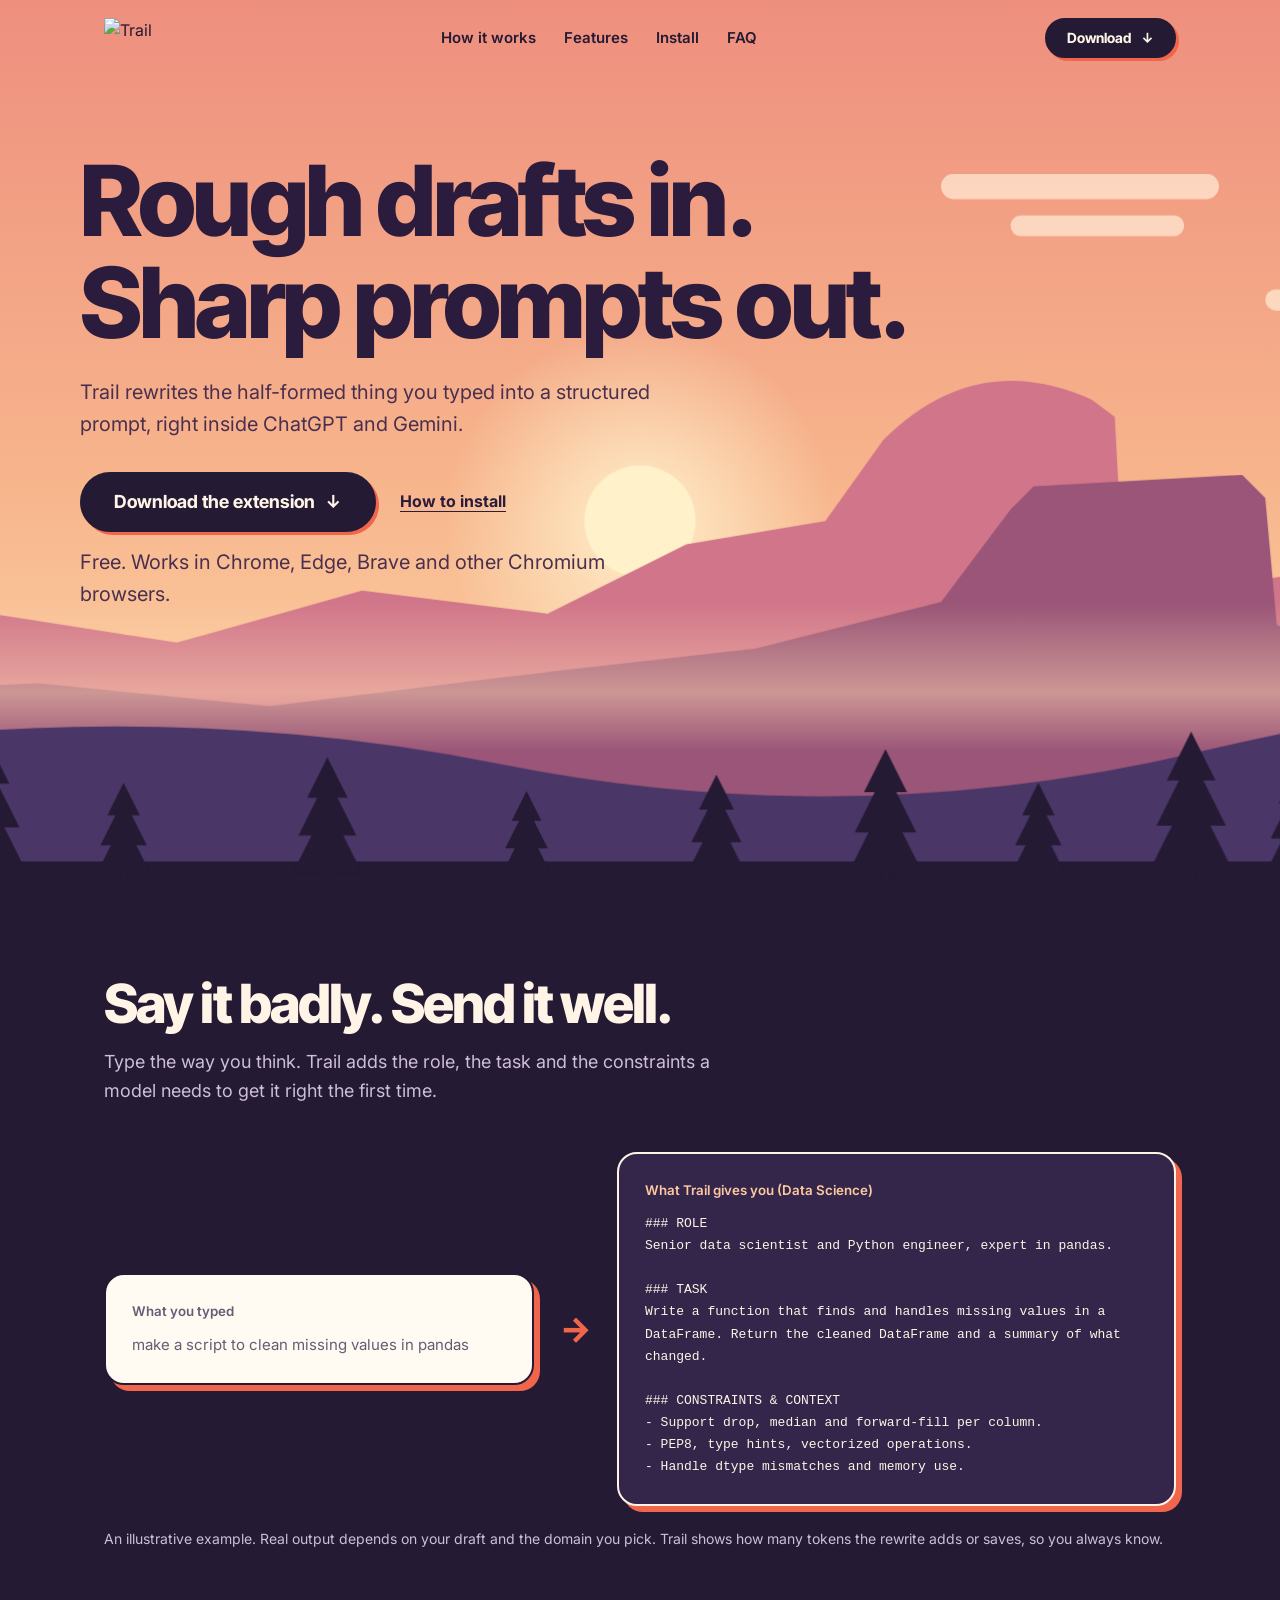
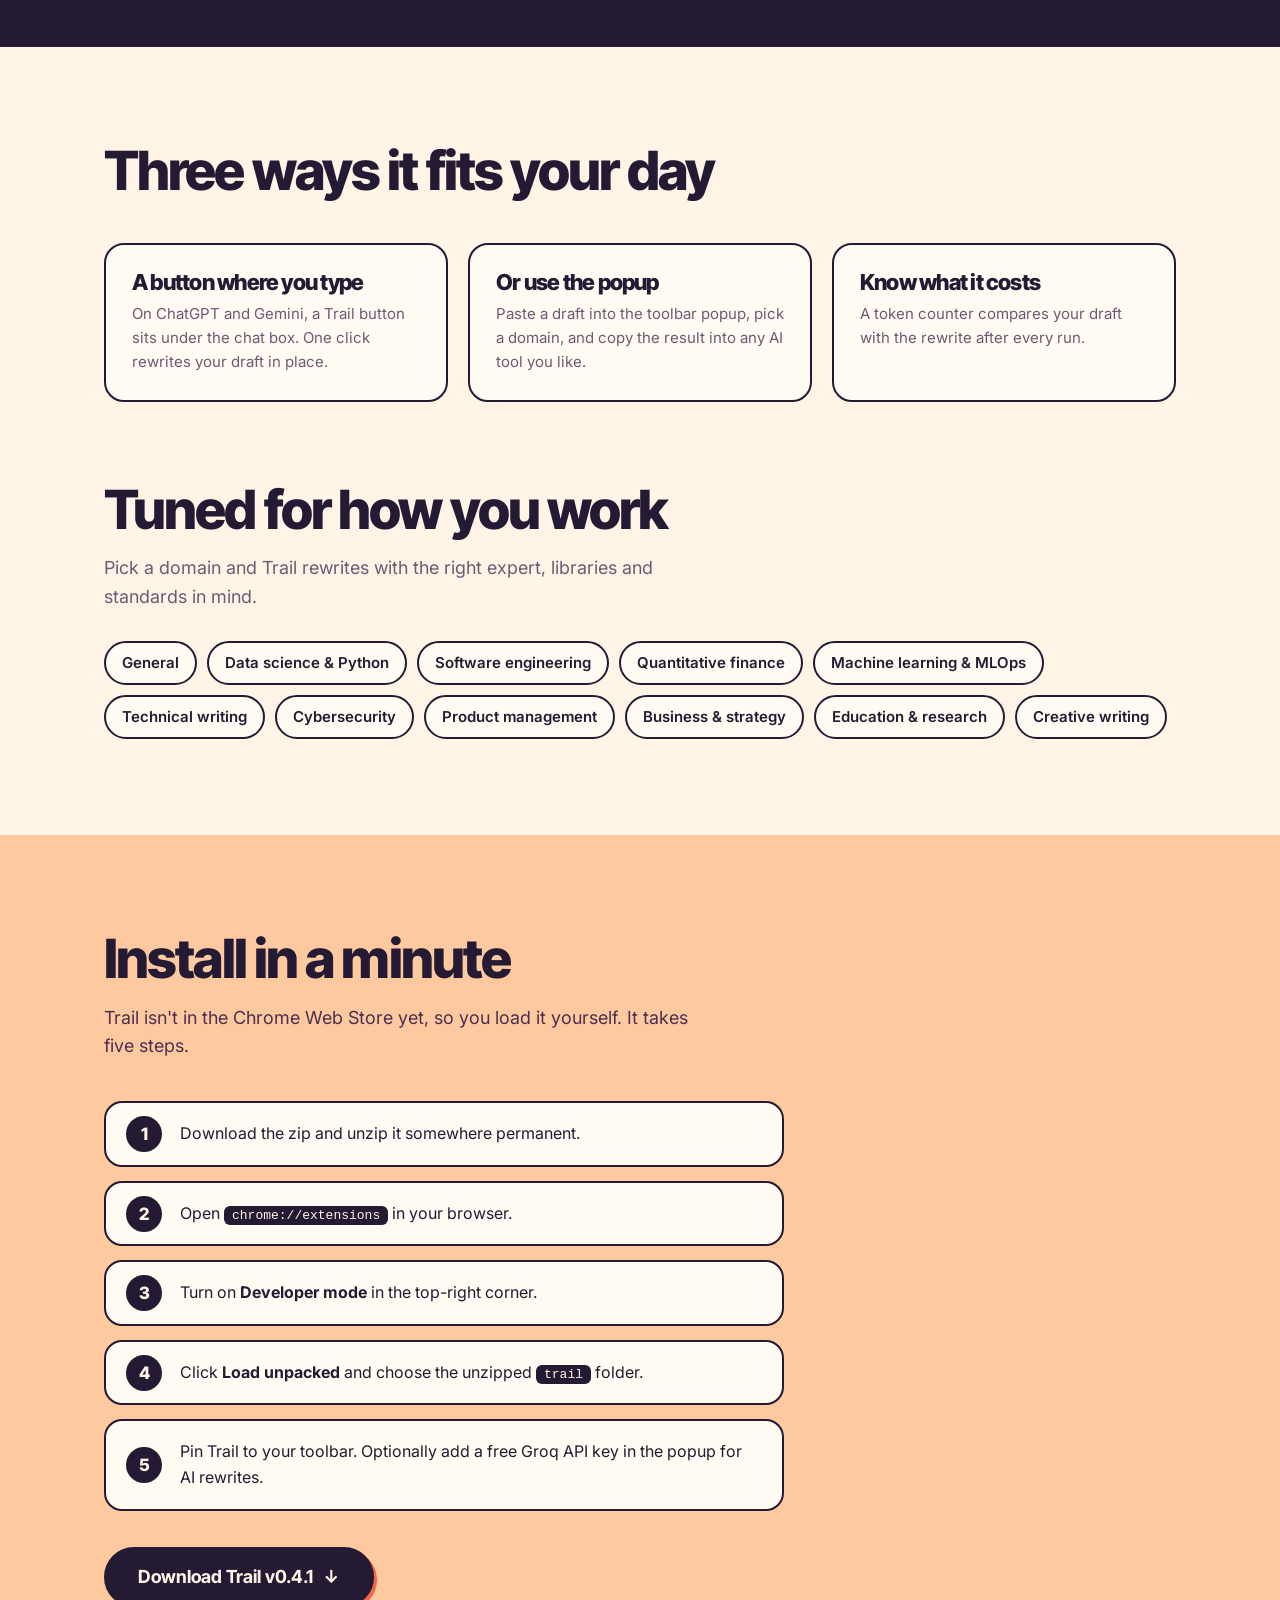
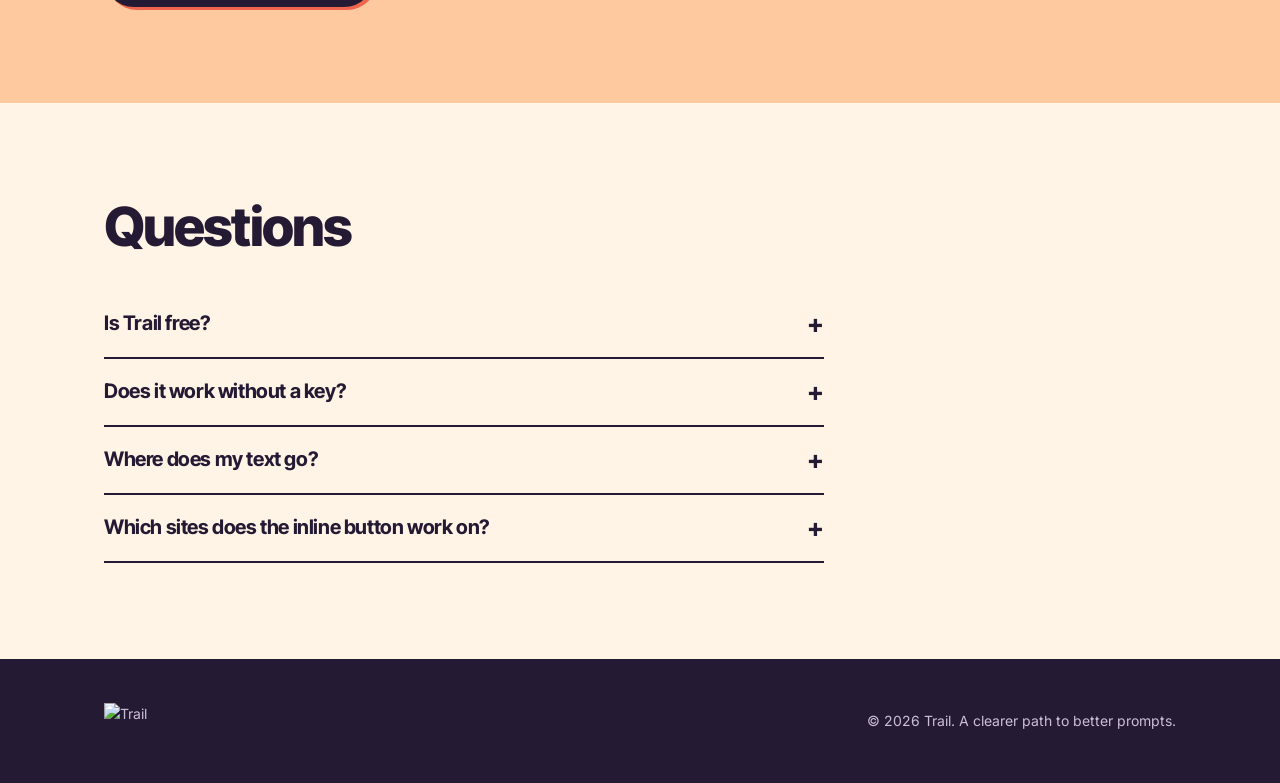
==== index.html @ f91c5be1 "Add files via upload" ====
<!DOCTYPE html>
<html lang="en">
<head>
<meta charset="utf-8">
<meta name="viewport" content="width=device-width, initial-scale=1">
<title>Trail – a clearer path to better prompts</title>
<meta name="description" content="Trail turns rough drafts into structured prompts for ChatGPT, Gemini and any other AI. Free browser extension.">
<link rel="icon" href="assets/trail-mark.svg">
<link rel="preconnect" href="https://fonts.googleapis.com"><link rel="preconnect" href="https://fonts.gstatic.com" crossorigin>
<link href="https://fonts.googleapis.com/css2?family=Inter+Tight:wght@600;800&family=Inter:wght@400;600&display=swap" rel="stylesheet">
<style>
:root{--cream:#FFF4E6;--paper:#FFFAF2;--ink:#241A33;--plum:#2B1B3D;--coral:#F0654B;--peach:#FFC9A0;--muted:#6B5B73;--f:"Inter Tight","Helvetica Neue",Arial,sans-serif;--b:Inter,"Helvetica Neue",Arial,sans-serif;--m:ui-monospace,Menlo,Consolas,monospace}
*{box-sizing:border-box;margin:0}html{scroll-behavior:smooth}
body{font:16px/1.6 var(--b);color:var(--ink);background:var(--cream);-webkit-font-smoothing:antialiased}
a{color:inherit}.wrap{max-width:1120px;margin:0 auto;padding:0 24px}
h1,h2,h3{font-family:var(--f);letter-spacing:-.035em;line-height:1.04;font-weight:800}
:focus-visible{outline:3px solid var(--coral);outline-offset:3px}

/* buttons: coral sweeps up on hover, arrow drops */
.btn{position:relative;isolation:isolate;overflow:hidden;display:inline-flex;align-items:center;gap:10px;padding:11px 20px;border:2px solid var(--ink);border-radius:999px;background:var(--ink);color:var(--cream);font:700 14px/1 var(--f);text-decoration:none;box-shadow:3px 3px 0 var(--coral);transition:color .2s,transform .2s,box-shadow .2s}
.btn::before{content:"";position:absolute;inset:0;z-index:-1;background:var(--coral);transform:translateY(101%);transition:transform .25s cubic-bezier(.2,.7,.2,1)}
.btn:hover{color:var(--ink)}.btn:hover::before{transform:none}
.btn:active{transform:translate(2px,2px);box-shadow:1px 1px 0 var(--coral)}
.btn .arr{transition:transform .25s}.btn:hover .arr{transform:translateY(3px)}
.btn-lg{padding:19px 32px;font-size:18px}
.ulink{font-weight:700;text-underline-offset:4px}

nav{position:absolute;inset:0 0 auto;z-index:5;padding:18px 0}
nav .wrap{display:flex;align-items:center;justify-content:space-between;gap:16px}
nav img{height:40px;display:block}nav ul{display:flex;gap:28px;list-style:none;padding:0;font-weight:600;font-size:15px}nav a{text-decoration:none}

/* hero */
.hero{position:relative;min-height:min(100vh,880px);overflow:hidden;background:#F7B58C}
.scene{position:absolute;inset:0;width:100%;height:100%}
.hero-copy{position:relative;z-index:2;padding:150px 0 0;color:var(--plum)}
.hero h1{font-size:clamp(46px,8vw,98px);margin-bottom:22px;max-width:8.5em}
.hero p{max-width:29em;font-size:20px;color:#4A2F4F}
.cta{display:flex;flex-wrap:wrap;align-items:center;gap:24px;margin-top:32px}
.note{margin-top:14px;font-size:14px;color:#5A3D5E}

section{padding:96px 0}.dark{background:var(--ink);color:var(--cream)}
h2{font-size:clamp(32px,5vw,54px);margin-bottom:16px;max-width:13em}
.lead{max-width:34em;font-size:18px;color:var(--muted)}.dark .lead{color:#CDBFD7}
.grid{display:grid;grid-template-columns:repeat(3,1fr);gap:20px;margin-top:44px}
.card{background:var(--paper);color:var(--ink);border:2px solid var(--ink);border-radius:20px;padding:26px}
.card h3{font-size:22px;margin-bottom:8px}.card p{color:var(--muted);font-size:15px}

/* before / after */
.demo{display:grid;grid-template-columns:1fr auto 1.3fr;gap:26px;align-items:center;margin-top:46px}
.demo .card{box-shadow:6px 6px 0 var(--coral)}
.demo small{display:block;margin-bottom:12px;font-weight:600;color:var(--muted)}
.demo .out{background:#33264A;color:var(--cream);border-color:var(--cream)}.demo .out small{color:var(--peach)}
pre{font:13px/1.7 var(--m);white-space:pre-wrap}.raw{font-size:18px;line-height:1.5}
.mid{font:800 34px var(--f);color:var(--coral)}
.fine{margin-top:22px;font-size:14px;color:#CDBFD7}

.step b{display:inline-grid;place-items:center;width:34px;height:34px;margin-bottom:14px;border-radius:50%;background:var(--ink);color:var(--cream);font:800 16px var(--f)}
.chips{display:flex;flex-wrap:wrap;gap:10px;margin-top:30px}
.chips span{padding:8px 16px;border:2px solid var(--ink);border-radius:999px;background:var(--paper);font-weight:600;font-size:15px;transition:background .2s}.chips span:hover{background:var(--peach)}

.install{background:var(--peach)}
ol{list-style:none;padding:0;margin-top:40px;display:grid;gap:14px;counter-reset:s;max-width:680px}
ol li{counter-increment:s;position:relative;padding:18px 22px 18px 74px;background:var(--paper);border:2px solid var(--ink);border-radius:18px}
ol li::before{content:counter(s);position:absolute;left:20px;top:50%;transform:translateY(-50%);display:grid;place-items:center;width:36px;height:36px;border-radius:50%;background:var(--ink);color:var(--cream);font:800 17px var(--f)}
code{font:13px var(--m);padding:2px 8px;border-radius:6px;background:var(--ink);color:var(--cream)}
.install .cta{margin-top:36px}

details{max-width:720px;border-bottom:2px solid var(--ink)}
summary{display:flex;justify-content:space-between;gap:16px;padding:20px 0;list-style:none;cursor:pointer;font:700 20px var(--f);letter-spacing:-.02em}
summary::-webkit-details-marker{display:none}summary::after{content:"+";font-size:26px;line-height:1;transition:transform .25s}
details[open] summary::after{transform:rotate(45deg)}details p{padding:0 0 20px;color:var(--muted);max-width:38em}

footer{padding:44px 0;background:var(--ink);color:#CDBFD7;font-size:14px}
footer .wrap{display:flex;flex-wrap:wrap;align-items:center;justify-content:space-between;gap:16px}footer img{height:36px}

@media(max-width:820px){nav ul{display:none}.grid,.demo{grid-template-columns:1fr}.mid{transform:rotate(90deg);justify-self:center}section{padding:68px 0}.hero-copy{padding-top:120px}}
@media(prefers-reduced-motion:reduce){*,::before,::after{transition-duration:.01ms!important;scroll-behavior:auto!important}}
</style>
</head>
<body>

<nav><div class="wrap">
  <a href="#top" aria-label="Trail home"><img src="assets/trail-logo.svg" alt="Trail"></a>
  <ul><li><a href="#how">How it works</a></li><li><a href="#features">Features</a></li><li><a href="#install">Install</a></li><li><a href="#faq">FAQ</a></li></ul>
  <a class="btn" href="trail-extension.zip" download>Download <span class="arr">↓</span></a>
</div></nav>

<header class="hero" id="top">
  <svg class="scene" viewBox="0 0 1440 760" preserveAspectRatio="xMidYMax slice" aria-hidden="true" focusable="false">
    <defs>
      <linearGradient id="sky" x1="0" y1="0" x2="0" y2="1"><stop offset="0" stop-color="#EE8F7E"/><stop offset=".55" stop-color="#F7B58C"/><stop offset="1" stop-color="#FFDDB0"/></linearGradient>
      <radialGradient id="glow"><stop offset="0" stop-color="#FFF3CF" stop-opacity=".95"/><stop offset="1" stop-color="#FFF3CF" stop-opacity="0"/></radialGradient>
      <linearGradient id="mist" x1="0" y1="0" x2="0" y2="1"><stop offset="0" stop-color="#FFD9B0" stop-opacity="0"/><stop offset=".6" stop-color="#FFD9B0" stop-opacity=".5"/><stop offset="1" stop-color="#FFD9B0" stop-opacity="0"/></linearGradient>
      <symbol id="pine" viewBox="0 0 24 44"><polygon points="12,0 19,14 15.5,14 22,27 17.5,27 24,40 13.5,40 13.5,44 10.5,44 10.5,40 0,40 6.5,27 2,27 8.5,14 5,14"/></symbol>
    </defs>
    <rect width="1440" height="760" fill="url(#sky)"/>
    <g data-speed=".05"><circle cx="720" cy="450" r="170" fill="url(#glow)"/><circle cx="720" cy="450" r="48" fill="#FFF1C9"/></g>
    <g data-speed=".08" fill="#FFE9D2" opacity=".75"><rect x="980" y="150" width="240" height="22" rx="11"/><rect x="1040" y="186" width="150" height="18" rx="9"/><rect x="1260" y="250" width="140" height="18" rx="9"/></g>
    <g data-speed=".12"><path fill="#D1768A" d="M-20 600 L-20 560 L160 530 L320 555 L480 510 L640 530 L760 470 L880 450 L930 380 Q1010 300 1110 345 L1130 360 L1136 470 L1260 500 L1460 470 L1460 760 L-20 760Z"/></g>
    <g data-speed=".2"><path fill="#9A5578" d="M-20 640 L-20 600 L200 590 L400 610 L600 585 L820 560 L980 520 L1040 440 L1060 420 L1240 410 L1260 430 L1270 540 L1360 560 L1460 545 L1460 760 L-20 760Z"/></g>
    <rect y="520" width="1440" height="130" fill="url(#mist)"/>
    <g data-speed=".3"><path fill="#4A3768" d="M-20 700 L-20 650 Q300 600 600 660 T1200 650 T1460 640 L1460 760 L-20 760Z"/></g>
    <g data-speed=".42" fill="#241A33"><rect x="-20" y="744" width="1480" height="30"/>
      <use href="#pine" x="-10" y="617" width="80" height="147"/><use href="#pine" x="50" y="661" width="56" height="103"/><use href="#pine" x="120" y="636" width="70" height="128"/><use href="#pine" x="250" y="676" width="48" height="88"/><use href="#pine" x="420" y="654" width="60" height="110"/><use href="#pine" x="600" y="683" width="44" height="81"/><use href="#pine" x="760" y="669" width="52" height="95"/><use href="#pine" x="900" y="647" width="64" height="117"/><use href="#pine" x="1040" y="676" width="48" height="88"/><use href="#pine" x="1160" y="632" width="72" height="132"/><use href="#pine" x="1260" y="661" width="56" height="103"/><use href="#pine" x="1330" y="606" width="86" height="158"/><use href="#pine" x="1390" y="636" width="70" height="128"/>
    </g>
  </svg>
  <div class="wrap hero-copy" data-speed=".14">
    <h1>Rough drafts in. Sharp prompts out.</h1>
    <p>Trail rewrites the half-formed thing you typed into a structured prompt, right inside ChatGPT and Gemini.</p>
    <div class="cta">
      <a class="btn btn-lg" href="trail-extension.zip" download>Download the extension <span class="arr">↓</span></a>
      <a class="ulink" href="#install">How to install</a>
    </div>
    <p class="note">Free. Works in Chrome, Edge, Brave and other Chromium browsers.</p>
  </div>
</header>

<section class="dark" id="how">
  <div class="wrap">
    <h2>Say it badly. Send it well.</h2>
    <p class="lead">Type the way you think. Trail adds the role, the task and the constraints a model needs to get it right the first time.</p>
    <div class="demo">
      <div class="card"><small>What you typed</small><p class="raw">make a script to clean missing values in pandas</p></div>
      <div class="mid" aria-hidden="true">→</div>
      <div class="card out"><small>What Trail gives you (Data Science)</small>
<pre>### ROLE
Senior data scientist and Python engineer, expert in pandas.

### TASK
Write a function that finds and handles missing values in a DataFrame. Return the cleaned DataFrame and a summary of what changed.

### CONSTRAINTS &amp; CONTEXT
- Support drop, median and forward-fill per column.
- PEP8, type hints, vectorized operations.
- Handle dtype mismatches and memory use.</pre></div>
    </div>
    <p class="fine">An illustrative example. Real output depends on your draft and the domain you pick. Trail shows how many tokens the rewrite adds or saves, so you always know.</p>
  </div>
</section>

<section id="features">
  <div class="wrap">
    <h2>Three ways it fits your day</h2>
    <div class="grid">
      <div class="card"><h3>A button where you type</h3><p>On ChatGPT and Gemini, a Trail button sits under the chat box. One click rewrites your draft in place.</p></div>
      <div class="card"><h3>Or use the popup</h3><p>Paste a draft into the toolbar popup, pick a domain, and copy the result into any AI tool you like.</p></div>
      <div class="card"><h3>Know what it costs</h3><p>A token counter compares your draft with the rewrite after every run.</p></div>
    </div>
    <h2 style="margin-top:80px">Tuned for how you work</h2>
    <p class="lead">Pick a domain and Trail rewrites with the right expert, libraries and standards in mind.</p>
    <div class="chips"><span>General</span><span>Data science &amp; Python</span><span>Software engineering</span><span>Quantitative finance</span><span>Machine learning &amp; MLOps</span><span>Technical writing</span><span>Cybersecurity</span><span>Product management</span><span>Business &amp; strategy</span><span>Education &amp; research</span><span>Creative writing</span></div>
  </div>
</section>

<section class="install" id="install">
  <div class="wrap">
    <h2>Install in a minute</h2>
    <p class="lead" style="color:#4A2F4F">Trail isn't in the Chrome Web Store yet, so you load it yourself. It takes five steps.</p>
    <ol>
      <li>Download the zip and unzip it somewhere permanent.</li>
      <li>Open <code>chrome://extensions</code> in your browser.</li>
      <li>Turn on <b>Developer mode</b> in the top-right corner.</li>
      <li>Click <b>Load unpacked</b> and choose the unzipped <code>trail</code> folder.</li>
      <li>Pin Trail to your toolbar. Optionally add a free Groq API key in the popup for AI rewrites.</li>
    </ol>
    <div class="cta"><a class="btn btn-lg" href="trail-extension.zip" download>Download Trail v0.4.1 <span class="arr">↓</span></a></div>
  </div>
</section>

<section id="faq">
  <div class="wrap">
    <h2>Questions</h2>
    <div style="margin-top:36px">
      <details><summary>Is Trail free?</summary><p>The extension is free. For AI-powered rewrites you add your own Groq API key, which Groq offers on a free tier.</p></details>
      <details><summary>Does it work without a key?</summary><p>Yes. Without a key Trail wraps your draft in a clean role, task and constraints template locally. Add a key when you want a full AI rewrite.</p></details>
      <details><summary>Where does my text go?</summary><p>Your API key is stored in your browser. When you click Optimize with a key set, your draft is sent to Groq to be rewritten. Nothing else leaves your machine.</p></details>
      <details><summary>Which sites does the inline button work on?</summary><p>chatgpt.com and gemini.google.com. The popup works with any AI tool, since you copy the result out.</p></details>
    </div>
  </div>
</section>

<footer><div class="wrap"><img src="assets/trail-logo-light.svg" alt="Trail"><span>© 2026 Trail. A clearer path to better prompts.</span></div></footer>

<script>
if(!matchMedia('(prefers-reduced-motion: reduce)').matches){
  const els=[...document.querySelectorAll('[data-speed]')];let t=false;
  addEventListener('scroll',()=>{if(t)return;t=true;requestAnimationFrame(()=>{const y=scrollY;if(y<1100)els.forEach(e=>e.style.transform=`translate3d(0,${y*e.dataset.speed}px,0)`);t=false})},{passive:true});
}
</script>
</body>
</html>
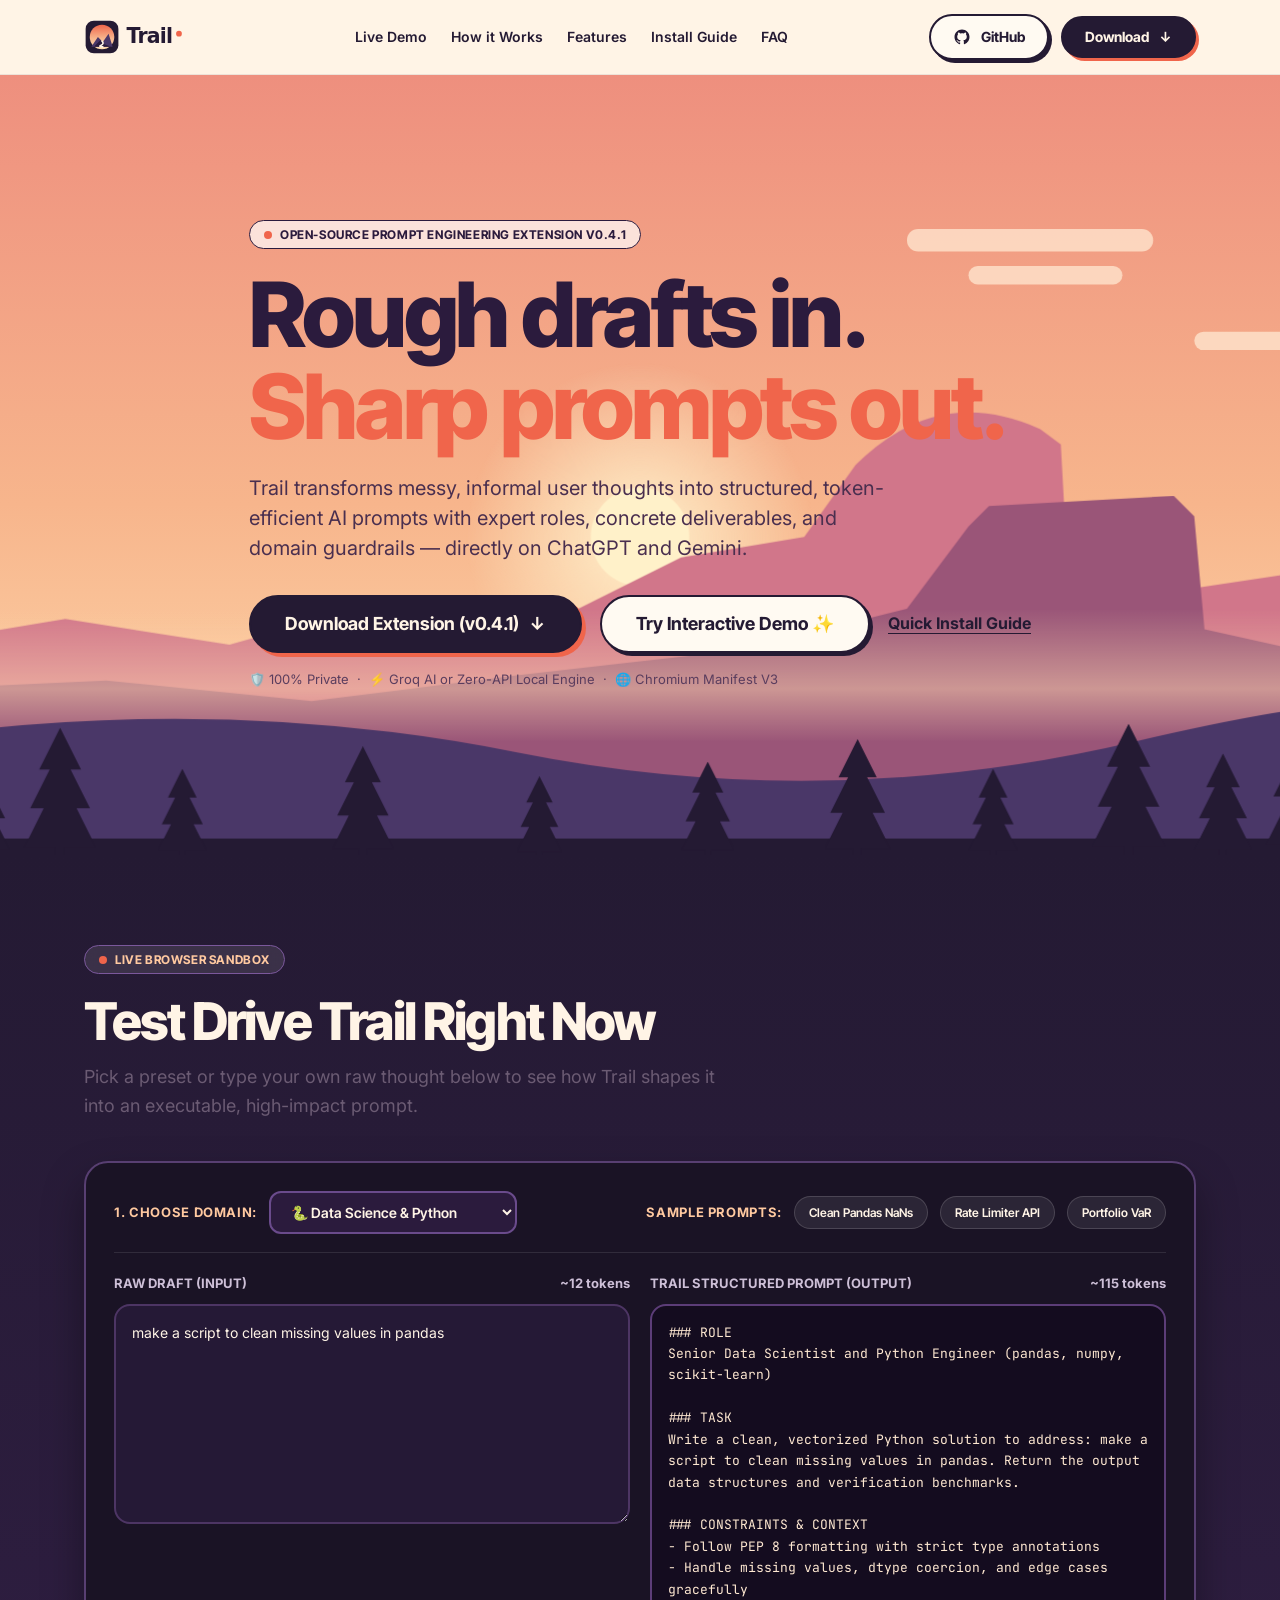
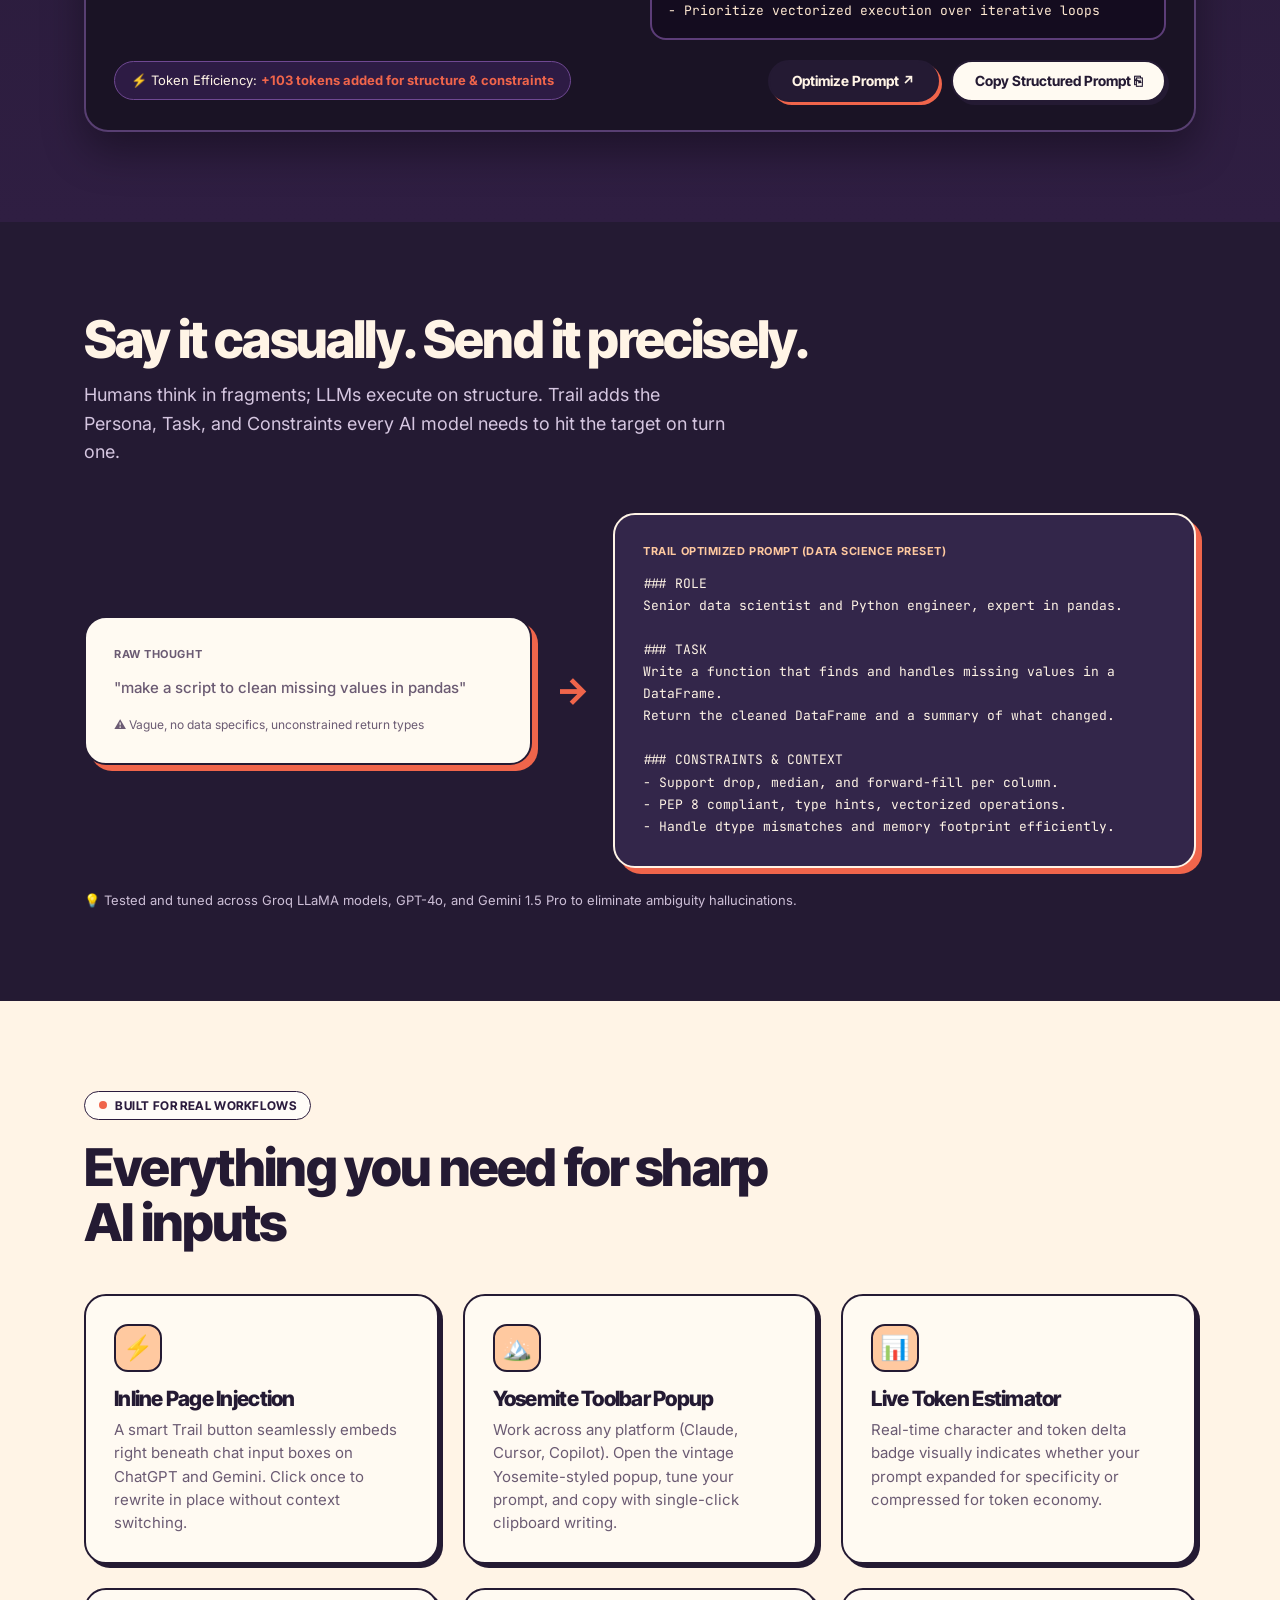
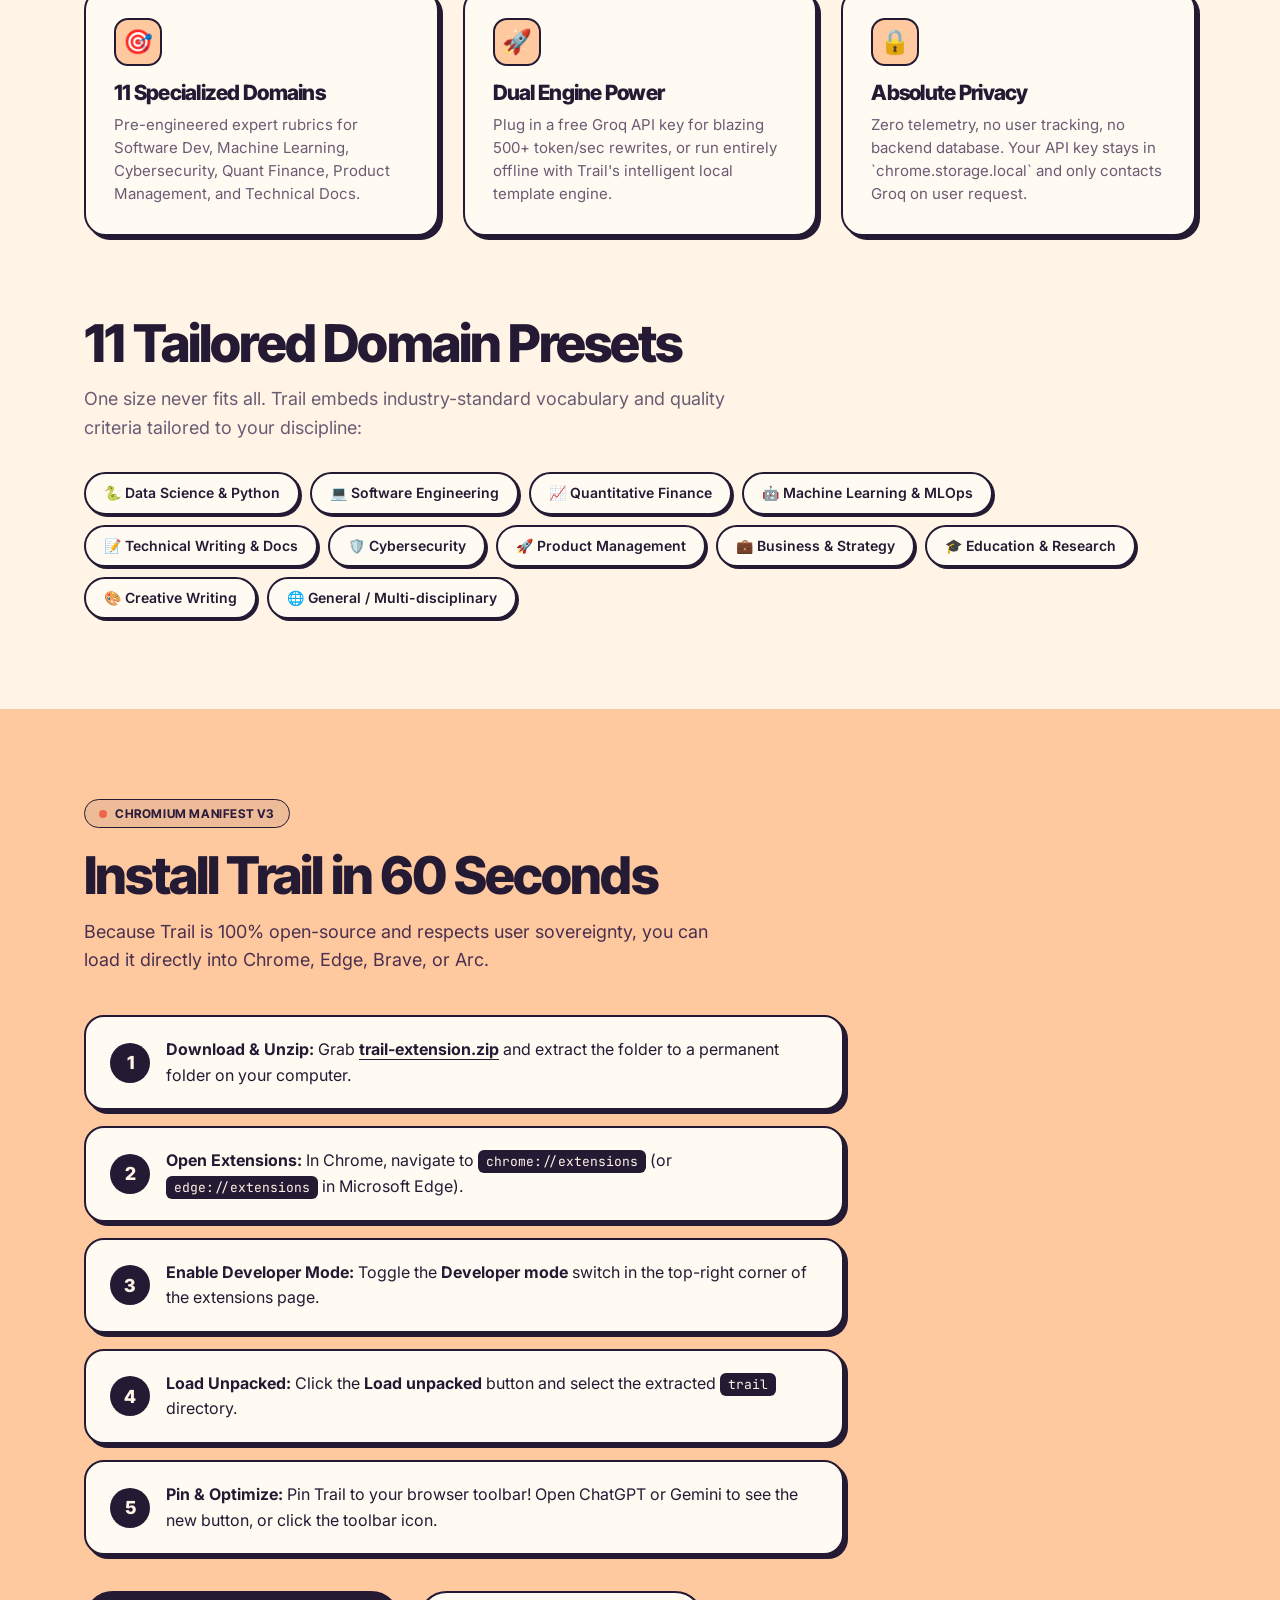
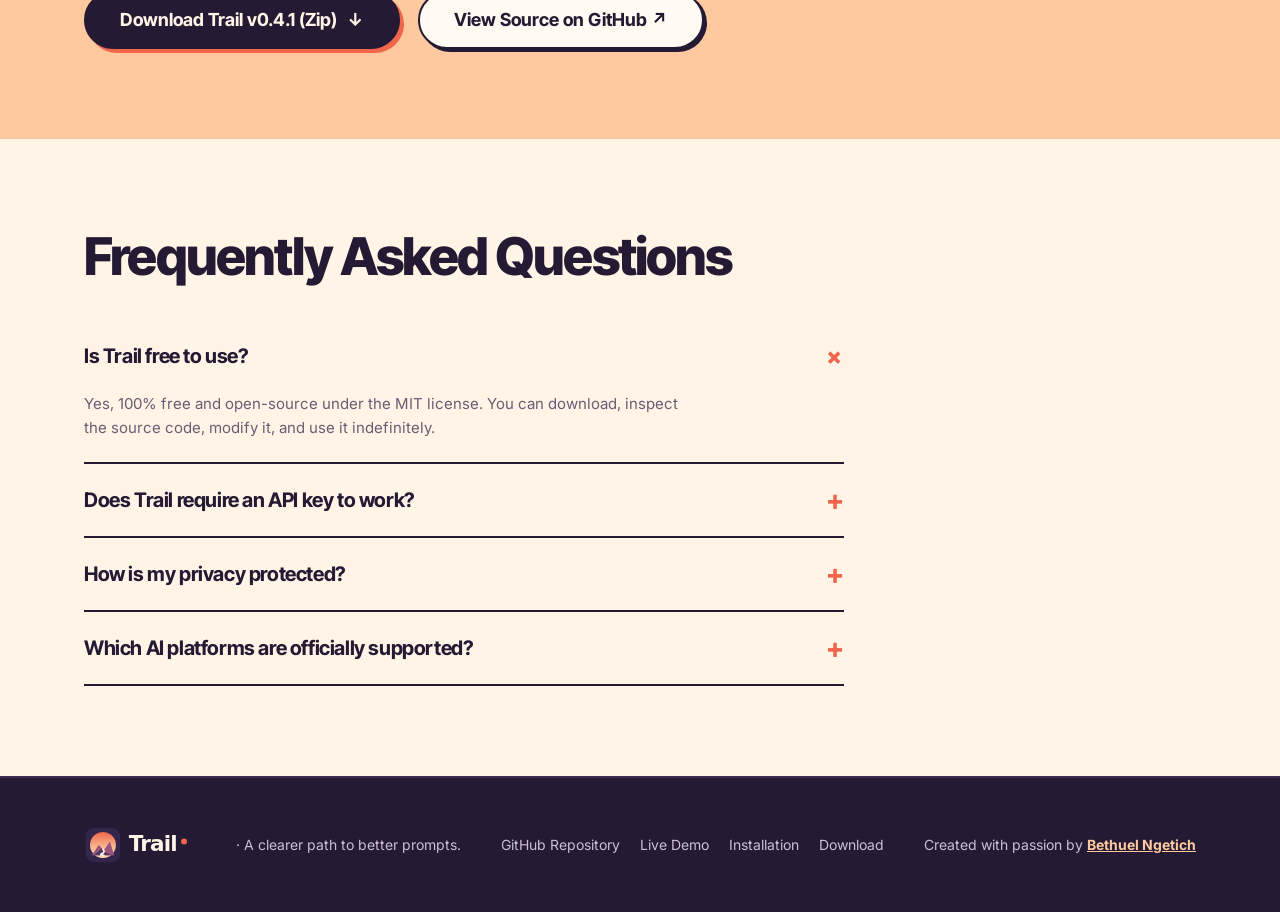
==== commit a75fa6d3: "feat: publish Trail extension, interactive showcase website, assets, and comprehensive README" ====
--- a/index.html
+++ b/index.html
@@ -3,88 +3,185 @@
 <head>
 <meta charset="utf-8">
 <meta name="viewport" content="width=device-width, initial-scale=1">
-<title>Trail – a clearer path to better prompts</title>
-<meta name="description" content="Trail turns rough drafts into structured prompts for ChatGPT, Gemini and any other AI. Free browser extension.">
+<title>Trail – Prompt Optimizer | A Clearer Path to Better Prompts</title>
+<meta name="description" content="Trail transforms rough, sloppy AI prompt drafts into structured, token-efficient inputs for ChatGPT, Gemini, and Claude. Free browser extension.">
 <link rel="icon" href="assets/trail-mark.svg">
-<link rel="preconnect" href="https://fonts.googleapis.com"><link rel="preconnect" href="https://fonts.gstatic.com" crossorigin>
-<link href="https://fonts.googleapis.com/css2?family=Inter+Tight:wght@600;800&family=Inter:wght@400;600&display=swap" rel="stylesheet">
+<link rel="preconnect" href="https://fonts.googleapis.com">
+<link rel="preconnect" href="https://fonts.gstatic.com" crossorigin>
+<link href="https://fonts.googleapis.com/css2?family=Inter+Tight:wght@600;700;800;900&family=Inter:wght@400;500;600;700&family=JetBrains+Mono:wght@400;600&display=swap" rel="stylesheet">
 <style>
-:root{--cream:#FFF4E6;--paper:#FFFAF2;--ink:#241A33;--plum:#2B1B3D;--coral:#F0654B;--peach:#FFC9A0;--muted:#6B5B73;--f:"Inter Tight","Helvetica Neue",Arial,sans-serif;--b:Inter,"Helvetica Neue",Arial,sans-serif;--m:ui-monospace,Menlo,Consolas,monospace}
-*{box-sizing:border-box;margin:0}html{scroll-behavior:smooth}
-body{font:16px/1.6 var(--b);color:var(--ink);background:var(--cream);-webkit-font-smoothing:antialiased}
-a{color:inherit}.wrap{max-width:1120px;margin:0 auto;padding:0 24px}
-h1,h2,h3{font-family:var(--f);letter-spacing:-.035em;line-height:1.04;font-weight:800}
+:root{
+  --cream:#FFF4E6;
+  --paper:#FFFAF2;
+  --ink:#241A33;
+  --plum:#2B1B3D;
+  --coral:#F0654B;
+  --peach:#FFC9A0;
+  --soft-peach:#FFE4CC;
+  --muted:#6B5B73;
+  --card-border:#3A2750;
+  --accent-green:#10B981;
+  --accent-purple:#8B5CF6;
+  --f:"Inter Tight","Helvetica Neue",Arial,sans-serif;
+  --b:Inter,"Helvetica Neue",Arial,sans-serif;
+  --m:"JetBrains Mono",ui-monospace,Menlo,Consolas,monospace;
+}
+*{box-sizing:border-box;margin:0;padding:0}
+html{scroll-behavior:smooth}
+body{font:16px/1.6 var(--b);color:var(--ink);background:var(--cream);-webkit-font-smoothing:antialiased;overflow-x:hidden}
+a{color:inherit}
+.wrap{max-width:1160px;margin:0 auto;padding:0 24px}
+h1,h2,h3{font-family:var(--f);letter-spacing:-.035em;line-height:1.06;font-weight:800}
 :focus-visible{outline:3px solid var(--coral);outline-offset:3px}
 
-/* buttons: coral sweeps up on hover, arrow drops */
-.btn{position:relative;isolation:isolate;overflow:hidden;display:inline-flex;align-items:center;gap:10px;padding:11px 20px;border:2px solid var(--ink);border-radius:999px;background:var(--ink);color:var(--cream);font:700 14px/1 var(--f);text-decoration:none;box-shadow:3px 3px 0 var(--coral);transition:color .2s,transform .2s,box-shadow .2s}
+/* Buttons */
+.btn{position:relative;isolation:isolate;overflow:hidden;display:inline-flex;align-items:center;justify-content:center;gap:10px;padding:12px 22px;border:2px solid var(--ink);border-radius:999px;background:var(--ink);color:var(--cream);font:700 14px/1 var(--f);text-decoration:none;box-shadow:3px 3px 0 var(--coral);transition:color .2s,transform .2s,box-shadow .2s;cursor:pointer}
 .btn::before{content:"";position:absolute;inset:0;z-index:-1;background:var(--coral);transform:translateY(101%);transition:transform .25s cubic-bezier(.2,.7,.2,1)}
 .btn:hover{color:var(--ink)}.btn:hover::before{transform:none}
 .btn:active{transform:translate(2px,2px);box-shadow:1px 1px 0 var(--coral)}
-.btn .arr{transition:transform .25s}.btn:hover .arr{transform:translateY(3px)}
-.btn-lg{padding:19px 32px;font-size:18px}
-.ulink{font-weight:700;text-underline-offset:4px}
-
-nav{position:absolute;inset:0 0 auto;z-index:5;padding:18px 0}
+.btn .arr{transition:transform .25s;display:inline-block}.btn:hover .arr{transform:translateY(3px)}
+.btn-lg{padding:18px 34px;font-size:18px;box-shadow:4px 4px 0 var(--coral)}
+.btn-secondary{background:var(--paper);color:var(--ink);border-color:var(--ink);box-shadow:3px 3px 0 var(--ink)}
+.btn-secondary::before{background:var(--peach)}
+.ulink{font-weight:700;text-underline-offset:4px;color:var(--ink);text-decoration:underline;transition:color .2s}
+.ulink:hover{color:var(--coral)}
+
+/* Nav */
+nav{position:sticky;top:0;z-index:50;padding:14px 0;background:rgba(255,244,230,0.88);backdrop-filter:blur(12px);border-bottom:1px solid rgba(36,26,51,0.08)}
 nav .wrap{display:flex;align-items:center;justify-content:space-between;gap:16px}
-nav img{height:40px;display:block}nav ul{display:flex;gap:28px;list-style:none;padding:0;font-weight:600;font-size:15px}nav a{text-decoration:none}
-
-/* hero */
-.hero{position:relative;min-height:min(100vh,880px);overflow:hidden;background:#F7B58C}
-.scene{position:absolute;inset:0;width:100%;height:100%}
-.hero-copy{position:relative;z-index:2;padding:150px 0 0;color:var(--plum)}
-.hero h1{font-size:clamp(46px,8vw,98px);margin-bottom:22px;max-width:8.5em}
-.hero p{max-width:29em;font-size:20px;color:#4A2F4F}
-.cta{display:flex;flex-wrap:wrap;align-items:center;gap:24px;margin-top:32px}
-.note{margin-top:14px;font-size:14px;color:#5A3D5E}
-
-section{padding:96px 0}.dark{background:var(--ink);color:var(--cream)}
-h2{font-size:clamp(32px,5vw,54px);margin-bottom:16px;max-width:13em}
-.lead{max-width:34em;font-size:18px;color:var(--muted)}.dark .lead{color:#CDBFD7}
-.grid{display:grid;grid-template-columns:repeat(3,1fr);gap:20px;margin-top:44px}
-.card{background:var(--paper);color:var(--ink);border:2px solid var(--ink);border-radius:20px;padding:26px}
-.card h3{font-size:22px;margin-bottom:8px}.card p{color:var(--muted);font-size:15px}
-
-/* before / after */
-.demo{display:grid;grid-template-columns:1fr auto 1.3fr;gap:26px;align-items:center;margin-top:46px}
+nav .nav-brand{display:flex;align-items:center;gap:10px;text-decoration:none}
+nav .nav-brand img{height:36px;display:block}
+nav ul{display:flex;align-items:center;gap:24px;list-style:none;font-weight:600;font-size:14px}
+nav a{text-decoration:none;transition:color .2s}
+nav ul a:hover{color:var(--coral)}
+.nav-actions{display:flex;align-items:center;gap:12px}
+
+/* Hero */
+.hero{position:relative;min-height:min(92vh,780px);overflow:hidden;background:#F7B58C;display:flex;align-items:center}
+.scene{position:absolute;inset:0;width:100%;height:100%;pointer-events:none}
+.hero-copy{position:relative;z-index:2;padding:60px 0 80px;color:var(--plum)}
+.pill-badge{display:inline-flex;align-items:center;gap:8px;padding:6px 14px;background:rgba(255,255,255,0.7);backdrop-filter:blur(6px);border:1.5px solid var(--plum);border-radius:999px;font:700 12px var(--f);letter-spacing:.05em;text-transform:uppercase;color:var(--plum);margin-bottom:20px}
+.pill-dot{width:8px;height:8px;border-radius:50%;background:var(--coral);animation:pulse 2s infinite}
+@keyframes pulse{0%,100%{opacity:1;transform:scale(1)}50%{opacity:.5;transform:scale(0.8)}}
+.hero h1{font-size:clamp(44px,7.5vw,90px);margin-bottom:20px;max-width:9em;line-height:1.02}
+.hero h1 span{color:var(--coral);display:inline-block}
+.hero p{max-width:32em;font-size:20px;color:#4A2F4F;line-height:1.5}
+.cta{display:flex;flex-wrap:wrap;align-items:center;gap:18px;margin-top:32px}
+.note{margin-top:16px;font-size:13px;color:#5A3D5E;display:flex;align-items:center;gap:8px}
+
+/* Sections */
+section{padding:90px 0}
+.dark{background:var(--ink);color:var(--cream)}
+h2{font-size:clamp(30px,4.5vw,52px);margin-bottom:14px;max-width:14em}
+.lead{max-width:36em;font-size:18px;color:var(--muted);line-height:1.6}
+.dark .lead{color:#D5C6E0}
+
+/* Cards & Grid */
+.grid{display:grid;grid-template-columns:repeat(3,1fr);gap:24px;margin-top:44px}
+.card{background:var(--paper);color:var(--ink);border:2px solid var(--ink);border-radius:22px;padding:28px;box-shadow:4px 4px 0 var(--ink);transition:transform .2s,box-shadow .2s}
+.card:hover{transform:translate(-2px,-2px);box-shadow:6px 6px 0 var(--coral)}
+.card-icon{width:48px;height:48px;border-radius:14px;display:flex;align-items:center;justify-content:center;font-size:24px;background:var(--peach);margin-bottom:16px;border:2px solid var(--ink)}
+.card h3{font-size:21px;margin-bottom:8px}
+.card p{color:var(--muted);font-size:15px;line-height:1.55}
+
+/* Interactive Playground */
+.playground-section{background:linear-gradient(180deg,#241A33 0%,#2F1E42 100%);color:var(--cream);position:relative}
+.playground-box{margin-top:40px;background:#1A1325;border:2px solid #583F72;border-radius:24px;padding:28px;box-shadow:0 20px 40px rgba(0,0,0,0.35)}
+.pg-top{display:flex;flex-wrap:wrap;gap:16px;align-items:center;justify-content:space-between;margin-bottom:20px;padding-bottom:18px;border-bottom:1px solid rgba(255,255,255,0.1)}
+.pg-controls{display:flex;flex-wrap:wrap;align-items:center;gap:12px}
+.pg-label{font-size:13px;font-weight:700;color:var(--peach);text-transform:uppercase;letter-spacing:.05em}
+.pg-select{padding:10px 16px;border-radius:12px;background:#2B1B3D;color:var(--cream);border:2px solid #6A4B8C;font:600 14px var(--f);cursor:pointer;outline:none}
+.pg-select:focus{border-color:var(--coral)}
+.pg-sample-btn{padding:8px 14px;background:rgba(255,255,255,0.08);border:1px solid rgba(255,255,255,0.15);border-radius:999px;color:var(--cream);font:600 12px var(--f);cursor:pointer;transition:background .2s}
+.pg-sample-btn:hover{background:var(--coral);border-color:var(--coral)}
+
+.pg-grid{display:grid;grid-template-columns:1fr 1fr;gap:20px}
+.pg-panel{display:flex;flex-direction:column;gap:10px}
+.pg-panel-head{display:flex;align-items:center;justify-content:space-between;font-size:13px;font-weight:700;color:#CDBFD7}
+.pg-textarea{width:100%;min-height:220px;padding:16px;border-radius:16px;background:#251936;color:var(--cream);border:2px solid #4D3564;font:14px/1.6 var(--b);resize:vertical;outline:none;transition:border-color .2s}
+.pg-textarea:focus{border-color:var(--coral)}
+.pg-result{width:100%;min-height:220px;padding:16px;border-radius:16px;background:#140C1F;color:#FFE9D2;border:2px solid #5C3D78;font:13px/1.65 var(--m);white-space:pre-wrap;overflow-y:auto}
+
+.pg-bottom{display:flex;flex-wrap:wrap;align-items:center;justify-content:space-between;gap:16px;margin-top:20px}
+.token-badge{display:inline-flex;align-items:center;gap:10px;padding:8px 16px;border-radius:999px;background:#2D1B44;border:1.5px solid #6F4892;font-size:13px;color:var(--cream)}
+.token-badge b{color:var(--coral)}
+
+/* Before / After Section */
+.demo{display:grid;grid-template-columns:1fr auto 1.3fr;gap:24px;align-items:center;margin-top:46px}
 .demo .card{box-shadow:6px 6px 0 var(--coral)}
-.demo small{display:block;margin-bottom:12px;font-weight:600;color:var(--muted)}
+.demo small{display:block;margin-bottom:12px;font-weight:700;color:var(--muted);text-transform:uppercase;font-size:11px;letter-spacing:.05em}
 .demo .out{background:#33264A;color:var(--cream);border-color:var(--cream)}.demo .out small{color:var(--peach)}
-pre{font:13px/1.7 var(--m);white-space:pre-wrap}.raw{font-size:18px;line-height:1.5}
-.mid{font:800 34px var(--f);color:var(--coral)}
-.fine{margin-top:22px;font-size:14px;color:#CDBFD7}
-
-.step b{display:inline-grid;place-items:center;width:34px;height:34px;margin-bottom:14px;border-radius:50%;background:var(--ink);color:var(--cream);font:800 16px var(--f)}
+pre{font:13px/1.7 var(--m);white-space:pre-wrap}.raw{font-size:18px;line-height:1.5;font-weight:500}
+.mid{font:800 36px var(--f);color:var(--coral)}
+.fine{margin-top:22px;font-size:13px;color:#CDBFD7}
+
+/* Chips */
 .chips{display:flex;flex-wrap:wrap;gap:10px;margin-top:30px}
-.chips span{padding:8px 16px;border:2px solid var(--ink);border-radius:999px;background:var(--paper);font-weight:600;font-size:15px;transition:background .2s}.chips span:hover{background:var(--peach)}
-
-.install{background:var(--peach)}
-ol{list-style:none;padding:0;margin-top:40px;display:grid;gap:14px;counter-reset:s;max-width:680px}
-ol li{counter-increment:s;position:relative;padding:18px 22px 18px 74px;background:var(--paper);border:2px solid var(--ink);border-radius:18px}
-ol li::before{content:counter(s);position:absolute;left:20px;top:50%;transform:translateY(-50%);display:grid;place-items:center;width:36px;height:36px;border-radius:50%;background:var(--ink);color:var(--cream);font:800 17px var(--f)}
-code{font:13px var(--m);padding:2px 8px;border-radius:6px;background:var(--ink);color:var(--cream)}
-.install .cta{margin-top:36px}
-
-details{max-width:720px;border-bottom:2px solid var(--ink)}
-summary{display:flex;justify-content:space-between;gap:16px;padding:20px 0;list-style:none;cursor:pointer;font:700 20px var(--f);letter-spacing:-.02em}
-summary::-webkit-details-marker{display:none}summary::after{content:"+";font-size:26px;line-height:1;transition:transform .25s}
-details[open] summary::after{transform:rotate(45deg)}details p{padding:0 0 20px;color:var(--muted);max-width:38em}
-
-footer{padding:44px 0;background:var(--ink);color:#CDBFD7;font-size:14px}
-footer .wrap{display:flex;flex-wrap:wrap;align-items:center;justify-content:space-between;gap:16px}footer img{height:36px}
-
-@media(max-width:820px){nav ul{display:none}.grid,.demo{grid-template-columns:1fr}.mid{transform:rotate(90deg);justify-self:center}section{padding:68px 0}.hero-copy{padding-top:120px}}
-@media(prefers-reduced-motion:reduce){*,::before,::after{transition-duration:.01ms!important;scroll-behavior:auto!important}}
+.chips span{padding:8px 18px;border:2px solid var(--ink);border-radius:999px;background:var(--paper);font-weight:600;font-size:14px;box-shadow:2px 2px 0 var(--ink);transition:all .2s;cursor:default}
+.chips span:hover{background:var(--peach);transform:translateY(-2px)}
+
+/* Install steps */
+.install{background:var(--peach);position:relative}
+ol{list-style:none;padding:0;margin-top:40px;display:grid;gap:16px;counter-reset:s;max-width:760px}
+ol li{counter-increment:s;position:relative;padding:20px 24px 20px 80px;background:var(--paper);border:2px solid var(--ink);border-radius:20px;box-shadow:4px 4px 0 var(--ink)}
+ol li::before{content:counter(s);position:absolute;left:24px;top:50%;transform:translateY(-50%);display:grid;place-items:center;width:40px;height:40px;border-radius:50%;background:var(--ink);color:var(--cream);font:800 18px var(--f)}
+code{font:13px var(--m);padding:3px 8px;border-radius:6px;background:var(--ink);color:var(--cream)}
+
+/* FAQ */
+details{max-width:760px;border-bottom:2px solid var(--ink);transition:background .2s}
+details summary{display:flex;justify-content:space-between;align-items:center;gap:16px;padding:22px 0;list-style:none;cursor:pointer;font:700 20px var(--f);letter-spacing:-.02em}
+details summary::-webkit-details-marker{display:none}
+details summary::after{content:"+";font-size:28px;line-height:1;transition:transform .25s;color:var(--coral)}
+details[open] summary::after{transform:rotate(45deg)}
+details p{padding:0 0 22px;color:var(--muted);max-width:40em;font-size:15px;line-height:1.6}
+
+/* Footer */
+footer{padding:48px 0;background:var(--ink);color:#CDBFD7;font-size:14px;border-top:2px solid #3F2C54}
+footer .wrap{display:flex;flex-wrap:wrap;align-items:center;justify-content:space-between;gap:20px}
+footer .foot-links{display:flex;gap:20px;list-style:none}
+footer .foot-links a{color:#CDBFD7;text-decoration:none;transition:color .2s}
+footer .foot-links a:hover{color:var(--coral)}
+footer img{height:38px}
+
+@media(max-width:860px){
+  nav ul{display:none}
+  .grid,.demo,.pg-grid{grid-template-columns:1fr}
+  .mid{transform:rotate(90deg);justify-self:center}
+  section{padding:64px 0}
+  .hero-copy{padding-top:40px}
+  .pg-box{padding:20px}
+}
+@media(prefers-reduced-motion:reduce){
+  *,::before,::after{transition-duration:.01ms!important;scroll-behavior:auto!important}
+}
 </style>
 </head>
 <body>
 
-<nav><div class="wrap">
-  <a href="#top" aria-label="Trail home"><img src="assets/trail-logo.svg" alt="Trail"></a>
-  <ul><li><a href="#how">How it works</a></li><li><a href="#features">Features</a></li><li><a href="#install">Install</a></li><li><a href="#faq">FAQ</a></li></ul>
-  <a class="btn" href="trail-extension.zip" download>Download <span class="arr">↓</span></a>
-</div></nav>
-
+<!-- Navigation -->
+<nav>
+  <div class="wrap">
+    <a href="#top" class="nav-brand" aria-label="Trail home">
+      <img src="assets/trail-logo.svg" alt="Trail logo">
+    </a>
+    <ul>
+      <li><a href="#demo">Live Demo</a></li>
+      <li><a href="#how">How it Works</a></li>
+      <li><a href="#features">Features</a></li>
+      <li><a href="#install">Install Guide</a></li>
+      <li><a href="#faq">FAQ</a></li>
+    </ul>
+    <div class="nav-actions">
+      <a class="btn btn-secondary" href="https://github.com/Bethuel369/Trail-extension" target="_blank" rel="noopener noreferrer">
+        <svg width="18" height="18" viewBox="0 0 24 24" fill="currentColor" aria-hidden="true"><path fill-rule="evenodd" clip-rule="evenodd" d="M12 2C6.477 2 2 6.484 2 12.017c0 4.425 2.865 8.18 6.839 9.504.5.092.682-.217.682-.483 0-.237-.008-.868-.013-1.703-2.782.605-3.369-1.343-3.369-1.343-.454-1.158-1.11-1.466-1.11-1.466-.908-.62.069-.608.069-.608 1.003.07 1.53 1.032 1.53 1.032.892 1.53 2.341 1.088 2.91.832.092-.647.35-1.088.636-1.338-2.22-.253-4.555-1.113-4.555-4.951 0-1.093.39-1.988 1.029-2.688-.103-.253-.446-1.272.098-2.65 0 0 .84-.27 2.75 1.026A9.564 9.564 0 0112 6.844c.85.004 1.705.115 2.504.337 1.909-1.296 2.747-1.027 2.747-1.027.546 1.379.202 2.398.1 2.651.64.7 1.028 1.595 1.028 2.688 0 3.848-2.339 4.695-4.566 4.943.359.309.678.92.678 1.855 0 1.338-.012 2.419-.012 2.747 0 .268.18.58.688.482A10.019 10.019 0 0022 12.017C22 6.484 17.522 2 12 2z"/></svg>
+        GitHub
+      </a>
+      <a class="btn" href="trail-extension.zip" download>Download <span class="arr">↓</span></a>
+    </div>
+  </div>
+</nav>
+
+<!-- Hero Section with Yosemite Mountain Panorama -->
 <header class="hero" id="top">
   <svg class="scene" viewBox="0 0 1440 760" preserveAspectRatio="xMidYMax slice" aria-hidden="true" focusable="false">
     <defs>
@@ -105,87 +202,398 @@
     </g>
   </svg>
   <div class="wrap hero-copy" data-speed=".14">
-    <h1>Rough drafts in. Sharp prompts out.</h1>
-    <p>Trail rewrites the half-formed thing you typed into a structured prompt, right inside ChatGPT and Gemini.</p>
+    <div class="pill-badge"><span class="pill-dot"></span> Open-Source Prompt Engineering Extension v0.4.1</div>
+    <h1>Rough drafts in.<br><span>Sharp prompts out.</span></h1>
+    <p>Trail transforms messy, informal user thoughts into structured, token-efficient AI prompts with expert roles, concrete deliverables, and domain guardrails — directly on ChatGPT and Gemini.</p>
     <div class="cta">
-      <a class="btn btn-lg" href="trail-extension.zip" download>Download the extension <span class="arr">↓</span></a>
-      <a class="ulink" href="#install">How to install</a>
-    </div>
-    <p class="note">Free. Works in Chrome, Edge, Brave and other Chromium browsers.</p>
+      <a class="btn btn-lg" href="trail-extension.zip" download>Download Extension (v0.4.1) <span class="arr">↓</span></a>
+      <a class="btn btn-secondary btn-lg" href="#demo">Try Interactive Demo ✨</a>
+      <a class="ulink" href="#install">Quick Install Guide</a>
+    </div>
+    <div class="note">
+      <span>🛡️ 100% Private</span> · <span>⚡ Groq AI or Zero-API Local Engine</span> · <span>🌐 Chromium Manifest V3</span>
+    </div>
   </div>
 </header>
 
+<!-- Interactive Live Playground Section -->
+<section class="playground-section" id="demo">
+  <div class="wrap">
+    <div class="pill-badge" style="background:rgba(255,255,255,0.1);color:var(--peach);border-color:#7B589C"><span class="pill-dot"></span> Live Browser Sandbox</div>
+    <h2>Test Drive Trail Right Now</h2>
+    <p class="lead">Pick a preset or type your own raw thought below to see how Trail shapes it into an executable, high-impact prompt.</p>
+
+    <div class="playground-box">
+      <div class="pg-top">
+        <div class="pg-controls">
+          <span class="pg-label">1. Choose Domain:</span>
+          <select id="pgDomain" class="pg-select">
+            <option value="data_science">🐍 Data Science &amp; Python</option>
+            <option value="software_engineering">💻 Software Engineering</option>
+            <option value="quant_finance">📈 Quantitative Finance</option>
+            <option value="machine_learning">🤖 Machine Learning &amp; MLOps</option>
+            <option value="technical_writing">📝 Technical Writing &amp; Docs</option>
+            <option value="cybersecurity">🛡️ Cybersecurity</option>
+            <option value="product_management">🚀 Product Management</option>
+            <option value="business_strategy">💼 Business &amp; Strategy</option>
+            <option value="creative_writing">🎨 Creative Writing</option>
+            <option value="general">🌐 General / Default</option>
+          </select>
+        </div>
+        <div class="pg-controls">
+          <span class="pg-label">Sample Prompts:</span>
+          <button type="button" class="pg-sample-btn" data-sample="pandas">Clean Pandas NaNs</button>
+          <button type="button" class="pg-sample-btn" data-sample="api">Rate Limiter API</button>
+          <button type="button" class="pg-sample-btn" data-sample="finance">Portfolio VaR</button>
+        </div>
+      </div>
+
+      <div class="pg-grid">
+        <div class="pg-panel">
+          <div class="pg-panel-head">
+            <span>RAW DRAFT (INPUT)</span>
+            <span id="rawTokenCounter">~10 tokens</span>
+          </div>
+          <textarea id="pgRawInput" class="pg-textarea" placeholder="Type a messy thought (e.g. make a script to clean missing values in pandas)...">make a script to clean missing values in pandas</textarea>
+        </div>
+
+        <div class="pg-panel">
+          <div class="pg-panel-head">
+            <span>TRAIL STRUCTURED PROMPT (OUTPUT)</span>
+            <span id="outTokenCounter">~75 tokens</span>
+          </div>
+          <div id="pgOutput" class="pg-result"></div>
+        </div>
+      </div>
+
+      <div class="pg-bottom">
+        <div class="token-badge" id="tokenDeltaBadge">
+          <span>⚡ Token Efficiency: <b id="tokenDeltaText">+65 tokens added for high precision</b></span>
+        </div>
+        <div style="display:flex;gap:12px">
+          <button type="button" class="btn" id="pgRunBtn">Optimize Prompt ↗</button>
+          <button type="button" class="btn btn-secondary" id="pgCopyBtn">Copy Structured Prompt ⎘</button>
+        </div>
+      </div>
+    </div>
+  </div>
+</section>
+
+<!-- How It Works Section -->
 <section class="dark" id="how">
   <div class="wrap">
-    <h2>Say it badly. Send it well.</h2>
-    <p class="lead">Type the way you think. Trail adds the role, the task and the constraints a model needs to get it right the first time.</p>
+    <h2>Say it casually. Send it precisely.</h2>
+    <p class="lead">Humans think in fragments; LLMs execute on structure. Trail adds the Persona, Task, and Constraints every AI model needs to hit the target on turn one.</p>
+    
     <div class="demo">
-      <div class="card"><small>What you typed</small><p class="raw">make a script to clean missing values in pandas</p></div>
+      <div class="card">
+        <small>Raw Thought</small>
+        <p class="raw">"make a script to clean missing values in pandas"</p>
+        <div style="margin-top:16px;font-size:12px;color:var(--muted)">⚠️ Vague, no data specifics, unconstrained return types</div>
+      </div>
       <div class="mid" aria-hidden="true">→</div>
-      <div class="card out"><small>What Trail gives you (Data Science)</small>
+      <div class="card out">
+        <small>Trail Optimized Prompt (Data Science Preset)</small>
 <pre>### ROLE
 Senior data scientist and Python engineer, expert in pandas.
 
 ### TASK
-Write a function that finds and handles missing values in a DataFrame. Return the cleaned DataFrame and a summary of what changed.
+Write a function that finds and handles missing values in a DataFrame. 
+Return the cleaned DataFrame and a summary of what changed.
 
 ### CONSTRAINTS &amp; CONTEXT
-- Support drop, median and forward-fill per column.
-- PEP8, type hints, vectorized operations.
-- Handle dtype mismatches and memory use.</pre></div>
-    </div>
-    <p class="fine">An illustrative example. Real output depends on your draft and the domain you pick. Trail shows how many tokens the rewrite adds or saves, so you always know.</p>
+- Support drop, median, and forward-fill per column.
+- PEP 8 compliant, type hints, vectorized operations.
+- Handle dtype mismatches and memory footprint efficiently.</pre>
+      </div>
+    </div>
+    <p class="fine">💡 Tested and tuned across Groq LLaMA models, GPT-4o, and Gemini 1.5 Pro to eliminate ambiguity hallucinations.</p>
   </div>
 </section>
 
+<!-- Features Grid -->
 <section id="features">
   <div class="wrap">
-    <h2>Three ways it fits your day</h2>
+    <div class="pill-badge"><span class="pill-dot"></span> Built For Real Workflows</div>
+    <h2>Everything you need for sharp AI inputs</h2>
     <div class="grid">
-      <div class="card"><h3>A button where you type</h3><p>On ChatGPT and Gemini, a Trail button sits under the chat box. One click rewrites your draft in place.</p></div>
-      <div class="card"><h3>Or use the popup</h3><p>Paste a draft into the toolbar popup, pick a domain, and copy the result into any AI tool you like.</p></div>
-      <div class="card"><h3>Know what it costs</h3><p>A token counter compares your draft with the rewrite after every run.</p></div>
-    </div>
-    <h2 style="margin-top:80px">Tuned for how you work</h2>
-    <p class="lead">Pick a domain and Trail rewrites with the right expert, libraries and standards in mind.</p>
-    <div class="chips"><span>General</span><span>Data science &amp; Python</span><span>Software engineering</span><span>Quantitative finance</span><span>Machine learning &amp; MLOps</span><span>Technical writing</span><span>Cybersecurity</span><span>Product management</span><span>Business &amp; strategy</span><span>Education &amp; research</span><span>Creative writing</span></div>
+      <div class="card">
+        <div class="card-icon">⚡</div>
+        <h3>Inline Page Injection</h3>
+        <p>A smart Trail button seamlessly embeds right beneath chat input boxes on ChatGPT and Gemini. Click once to rewrite in place without context switching.</p>
+      </div>
+      <div class="card">
+        <div class="card-icon">🏔️</div>
+        <h3>Yosemite Toolbar Popup</h3>
+        <p>Work across any platform (Claude, Cursor, Copilot). Open the vintage Yosemite-styled popup, tune your prompt, and copy with single-click clipboard writing.</p>
+      </div>
+      <div class="card">
+        <div class="card-icon">📊</div>
+        <h3>Live Token Estimator</h3>
+        <p>Real-time character and token delta badge visually indicates whether your prompt expanded for specificity or compressed for token economy.</p>
+      </div>
+      <div class="card">
+        <div class="card-icon">🎯</div>
+        <h3>11 Specialized Domains</h3>
+        <p>Pre-engineered expert rubrics for Software Dev, Machine Learning, Cybersecurity, Quant Finance, Product Management, and Technical Docs.</p>
+      </div>
+      <div class="card">
+        <div class="card-icon">🚀</div>
+        <h3>Dual Engine Power</h3>
+        <p>Plug in a free Groq API key for blazing 500+ token/sec rewrites, or run entirely offline with Trail's intelligent local template engine.</p>
+      </div>
+      <div class="card">
+        <div class="card-icon">🔒</div>
+        <h3>Absolute Privacy</h3>
+        <p>Zero telemetry, no user tracking, no backend database. Your API key stays in `chrome.storage.local` and only contacts Groq on user request.</p>
+      </div>
+    </div>
+
+    <h2 style="margin-top:80px">11 Tailored Domain Presets</h2>
+    <p class="lead">One size never fits all. Trail embeds industry-standard vocabulary and quality criteria tailored to your discipline:</p>
+    <div class="chips">
+      <span>🐍 Data Science &amp; Python</span>
+      <span>💻 Software Engineering</span>
+      <span>📈 Quantitative Finance</span>
+      <span>🤖 Machine Learning &amp; MLOps</span>
+      <span>📝 Technical Writing &amp; Docs</span>
+      <span>🛡️ Cybersecurity</span>
+      <span>🚀 Product Management</span>
+      <span>💼 Business &amp; Strategy</span>
+      <span>🎓 Education &amp; Research</span>
+      <span>🎨 Creative Writing</span>
+      <span>🌐 General / Multi-disciplinary</span>
+    </div>
   </div>
 </section>
 
+<!-- Install Guide -->
 <section class="install" id="install">
   <div class="wrap">
-    <h2>Install in a minute</h2>
-    <p class="lead" style="color:#4A2F4F">Trail isn't in the Chrome Web Store yet, so you load it yourself. It takes five steps.</p>
+    <div class="pill-badge" style="background:rgba(36,26,51,0.08);border-color:var(--ink)"><span class="pill-dot"></span> Chromium Manifest V3</div>
+    <h2>Install Trail in 60 Seconds</h2>
+    <p class="lead" style="color:#4A2F4F">Because Trail is 100% open-source and respects user sovereignty, you can load it directly into Chrome, Edge, Brave, or Arc.</p>
+    
     <ol>
-      <li>Download the zip and unzip it somewhere permanent.</li>
-      <li>Open <code>chrome://extensions</code> in your browser.</li>
-      <li>Turn on <b>Developer mode</b> in the top-right corner.</li>
-      <li>Click <b>Load unpacked</b> and choose the unzipped <code>trail</code> folder.</li>
-      <li>Pin Trail to your toolbar. Optionally add a free Groq API key in the popup for AI rewrites.</li>
+      <li>
+        <strong>Download &amp; Unzip:</strong> Grab <a class="ulink" href="trail-extension.zip" download>trail-extension.zip</a> and extract the folder to a permanent folder on your computer.
+      </li>
+      <li>
+        <strong>Open Extensions:</strong> In Chrome, navigate to <code>chrome://extensions</code> (or <code>edge://extensions</code> in Microsoft Edge).
+      </li>
+      <li>
+        <strong>Enable Developer Mode:</strong> Toggle the <b>Developer mode</b> switch in the top-right corner of the extensions page.
+      </li>
+      <li>
+        <strong>Load Unpacked:</strong> Click the <b>Load unpacked</b> button and select the extracted <code>trail</code> directory.
+      </li>
+      <li>
+        <strong>Pin &amp; Optimize:</strong> Pin Trail to your browser toolbar! Open ChatGPT or Gemini to see the new button, or click the toolbar icon.
+      </li>
     </ol>
-    <div class="cta"><a class="btn btn-lg" href="trail-extension.zip" download>Download Trail v0.4.1 <span class="arr">↓</span></a></div>
+
+    <div class="cta" style="margin-top:36px">
+      <a class="btn btn-lg" href="trail-extension.zip" download>Download Trail v0.4.1 (Zip) <span class="arr">↓</span></a>
+      <a class="btn btn-secondary btn-lg" href="https://github.com/Bethuel369/Trail-extension" target="_blank" rel="noopener noreferrer">View Source on GitHub ↗</a>
+    </div>
   </div>
 </section>
 
+<!-- FAQ -->
 <section id="faq">
   <div class="wrap">
-    <h2>Questions</h2>
+    <h2>Frequently Asked Questions</h2>
     <div style="margin-top:36px">
-      <details><summary>Is Trail free?</summary><p>The extension is free. For AI-powered rewrites you add your own Groq API key, which Groq offers on a free tier.</p></details>
-      <details><summary>Does it work without a key?</summary><p>Yes. Without a key Trail wraps your draft in a clean role, task and constraints template locally. Add a key when you want a full AI rewrite.</p></details>
-      <details><summary>Where does my text go?</summary><p>Your API key is stored in your browser. When you click Optimize with a key set, your draft is sent to Groq to be rewritten. Nothing else leaves your machine.</p></details>
-      <details><summary>Which sites does the inline button work on?</summary><p>chatgpt.com and gemini.google.com. The popup works with any AI tool, since you copy the result out.</p></details>
+      <details open>
+        <summary>Is Trail free to use?</summary>
+        <p>Yes, 100% free and open-source under the MIT license. You can download, inspect the source code, modify it, and use it indefinitely.</p>
+      </details>
+      <details>
+        <summary>Does Trail require an API key to work?</summary>
+        <p>No! Trail works right out of the box with zero setup using its built-in Local Template Engine. If you want hyper-intelligent generative rewrites powered by Groq (LLaMA-3 / GPT-OSS), you can paste a free Groq key into the settings popup.</p>
+      </details>
+      <details>
+        <summary>How is my privacy protected?</summary>
+        <p>Trail operates on a strict zero-telemetry policy. Your prompts are never tracked, logged, or sent to any central server. When using Groq, calls are sent directly from your browser to Groq's API endpoint.</p>
+      </details>
+      <details>
+        <summary>Which AI platforms are officially supported?</summary>
+        <p>The inline one-click optimization button is currently integrated for <code>chatgpt.com</code> and <code>gemini.google.com</code>. The popup and live web demo work with every AI platform including Claude, Cursor, Copilot, and Perplexity.</p>
+      </details>
     </div>
   </div>
 </section>
 
-<footer><div class="wrap"><img src="assets/trail-logo-light.svg" alt="Trail"><span>© 2026 Trail. A clearer path to better prompts.</span></div></footer>
-
+<!-- Footer -->
+<footer>
+  <div class="wrap">
+    <div style="display:flex;align-items:center;gap:14px">
+      <img src="assets/trail-logo-light.svg" alt="Trail logo">
+      <span>· A clearer path to better prompts.</span>
+    </div>
+    <ul class="foot-links">
+      <li><a href="https://github.com/Bethuel369/Trail-extension" target="_blank" rel="noopener noreferrer">GitHub Repository</a></li>
+      <li><a href="#demo">Live Demo</a></li>
+      <li><a href="#install">Installation</a></li>
+      <li><a href="trail-extension.zip" download>Download</a></li>
+    </ul>
+    <span>Created with passion by <a href="https://github.com/Bethuel369" target="_blank" rel="noopener noreferrer" style="color:var(--peach);font-weight:700">Bethuel Ngetich</a></span>
+  </div>
+</footer>
+
+<!-- Interactive Demo Logic -->
 <script>
-if(!matchMedia('(prefers-reduced-motion: reduce)').matches){
-  const els=[...document.querySelectorAll('[data-speed]')];let t=false;
-  addEventListener('scroll',()=>{if(t)return;t=true;requestAnimationFrame(()=>{const y=scrollY;if(y<1100)els.forEach(e=>e.style.transform=`translate3d(0,${y*e.dataset.speed}px,0)`);t=false})},{passive:true});
+const PRESETS = {
+  general: {
+    role: "General Prompt Engineer and Reasoning Specialist",
+    task: (q) => `Execute the following user requirement with highest clarity and depth: ${q}`,
+    constraints: ["Provide direct, actionable response with zero preamble", "Use structured bullets and numbered steps", "Avoid filler and maintain maximum token efficiency"]
+  },
+  data_science: {
+    role: "Senior Data Scientist and Python Engineer (pandas, numpy, scikit-learn)",
+    task: (q) => `Write a clean, vectorized Python solution to address: ${q}. Return the output data structures and verification benchmarks.`,
+    constraints: ["Follow PEP 8 formatting with strict type annotations", "Handle missing values, dtype coercion, and edge cases gracefully", "Prioritize vectorized execution over iterative loops"]
+  },
+  software_engineering: {
+    role: "Principal Systems Architect and Full-Stack Software Engineer",
+    task: (q) => `Design and implement production-ready solution for: ${q}. Include architecture considerations and error handling.`,
+    constraints: ["Write modular, testable code adhering to SOLID principles", "Include error handling, logging, and concurrency safety", "Specify dependencies and runtime complexity"]
+  },
+  quant_finance: {
+    role: "Quantitative Analyst and Financial Risk Modeling Expert",
+    task: (q) => `Formulate mathematical and algorithmic model for: ${q}. Provide risk bounds and backtest metrics.`,
+    constraints: ["Ensure strict numerical stability and out-of-sample validity", "Quantify Value-at-Risk (VaR), Sharpe, and drawdown implications", "State assumptions regarding market regime and liquidity"]
+  },
+  machine_learning: {
+    role: "Machine Learning Research Engineer and MLOps Architect",
+    task: (q) => `Develop robust pipeline and model specification for: ${q}. Include evaluation protocol.`,
+    constraints: ["Specify loss functions, evaluation metrics, and validation split", "Address data leakage, concept drift, and inference latency", "Include deployment considerations with ONNX or containerized serving"]
+  },
+  technical_writing: {
+    role: "Staff Technical Writer and Developer Documentation Specialist",
+    task: (q) => `Author comprehensive, publication-ready documentation for: ${q}.`,
+    constraints: ["Follow the Diátaxis documentation framework (Tutorial/How-To/Ref)", "Provide validated code snippets with syntax highlighting", "Write clear prerequisites, parameter tables, and return signatures"]
+  },
+  cybersecurity: {
+    role: "Senior Application Security Engineer and Threat Modeling Specialist",
+    task: (q) => `Perform threat analysis and secure implementation for: ${q}.`,
+    constraints: ["Evaluate against OWASP Top 10 and CWE standards", "Apply defense-in-depth and principle of least privilege", "Provide remediation steps and automated audit checks"]
+  },
+  product_management: {
+    role: "Director of Product Management and Discovery Strategist",
+    task: (q) => `Create a structured product brief and acceptance criteria for: ${q}.`,
+    constraints: ["Define user personas, Jobs-to-be-Done (JTBD), and success metrics", "Distinguish assumptions from validated customer evidence", "Outline MVP scope, trade-offs, and rollout roadmap"]
+  },
+  business_strategy: {
+    role: "Strategy Consultant and Executive Operations Advisor",
+    task: (q) => `Provide executive decision framework and quantitative analysis for: ${q}.`,
+    constraints: ["Structure analysis with MECE frameworks and unit economics", "Detail competitive moat, market risks, and capital allocation", "Deliver actionable recommendations with 30-60-90 day timeline"]
+  },
+  creative_writing: {
+    role: "Acclaimed Narrative Architect and Senior Story Editor",
+    task: (q) => `Craft an evocative narrative treatment and scene composition for: ${q}.`,
+    constraints: ["Maintain distinct character voice and sensory depth", "Show rather than tell with tight narrative pacing", "Avoid overused literary tropes; ground emotional stakes"]
+  }
+};
+
+const samples = {
+  pandas: {
+    domain: "data_science",
+    prompt: "make a script to clean missing values in pandas"
+  },
+  api: {
+    domain: "software_engineering",
+    prompt: "build a token bucket rate limiter middleware for express api"
+  },
+  finance: {
+    domain: "quant_finance",
+    prompt: "calculate monte carlo portfolio var and expected shortfall in python"
+  }
+};
+
+function formatPrompt(domainKey, text) {
+  const p = PRESETS[domainKey] || PRESETS.general;
+  const clean = text.trim() || "Define the target deliverable.";
+  return `### ROLE\n${p.role}\n\n### TASK\n${p.task(clean)}\n\n### CONSTRAINTS & CONTEXT\n${p.constraints.map(c => "- " + c).join("\n")}`;
 }
+
+const rawInput = document.getElementById("pgRawInput");
+const domainSelect = document.getElementById("pgDomain");
+const pgOutput = document.getElementById("pgOutput");
+const rawCount = document.getElementById("rawTokenCounter");
+const outCount = document.getElementById("outTokenCounter");
+const deltaText = document.getElementById("tokenDeltaText");
+const copyBtn = document.getElementById("pgCopyBtn");
+const runBtn = document.getElementById("pgRunBtn");
+
+function updateDemo() {
+  const input = rawInput.value;
+  const domain = domainSelect.value;
+  const result = formatPrompt(domain, input);
+  pgOutput.textContent = result;
+
+  const inTokens = Math.ceil((input.trim().length || 0) / 4);
+  const outTokens = Math.ceil(result.length / 4);
+  const delta = outTokens - inTokens;
+
+  rawCount.textContent = `~${inTokens} tokens`;
+  outCount.textContent = `~${outTokens} tokens`;
+  deltaText.textContent = delta >= 0 ? `+${delta} tokens added for structure & constraints` : `${delta} tokens optimized`;
+}
+
+runBtn.addEventListener("click", updateDemo);
+rawInput.addEventListener("input", updateDemo);
+domainSelect.addEventListener("change", updateDemo);
+
+document.querySelectorAll(".pg-sample-btn").forEach(btn => {
+  btn.addEventListener("click", () => {
+    const s = samples[btn.dataset.sample];
+    if (s) {
+      domainSelect.value = s.domain;
+      rawInput.value = s.prompt;
+      updateDemo();
+    }
+  });
+});
+
+copyBtn.addEventListener("click", async () => {
+  try {
+    await navigator.clipboard.writeText(pgOutput.textContent);
+    const orig = copyBtn.textContent;
+    copyBtn.textContent = "Copied to Clipboard! ✓";
+    copyBtn.style.background = "#10B981";
+    copyBtn.style.color = "#FFF";
+    setTimeout(() => {
+      copyBtn.textContent = orig;
+      copyBtn.style.background = "";
+      copyBtn.style.color = "";
+    }, 2000);
+  } catch (err) {
+    alert("Copied to clipboard!");
+  }
+});
+
+// Parallax header effect
+if (!matchMedia('(prefers-reduced-motion: reduce)').matches) {
+  const els = [...document.querySelectorAll('[data-speed]')];
+  let ticking = false;
+  window.addEventListener('scroll', () => {
+    if (ticking) return;
+    ticking = true;
+    requestAnimationFrame(() => {
+      const y = window.scrollY;
+      if (y < 1000) {
+        els.forEach(e => {
+          e.style.transform = `translate3d(0, ${y * parseFloat(e.dataset.speed)}px, 0)`;
+        });
+      }
+      ticking = false;
+    });
+  }, { passive: true });
+}
+
+// Initial run
+updateDemo();
 </script>
 </body>
 </html>
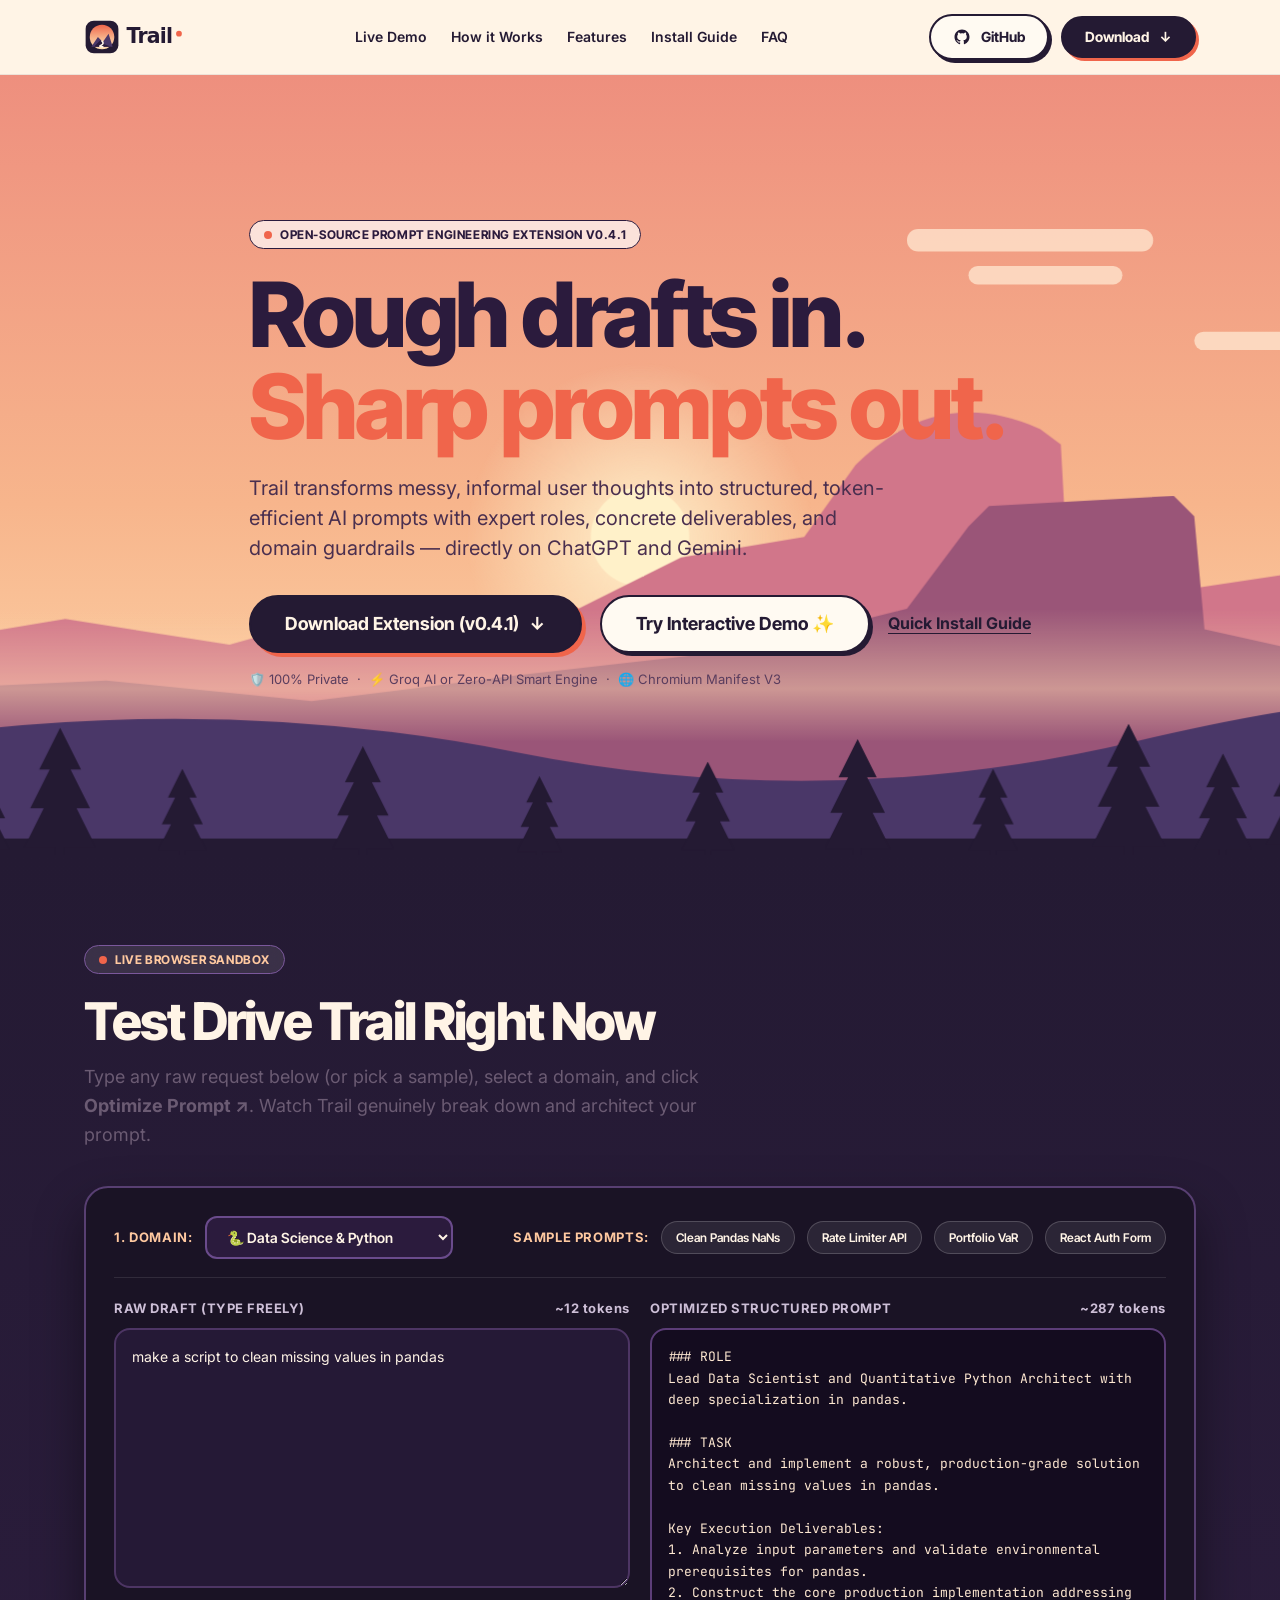
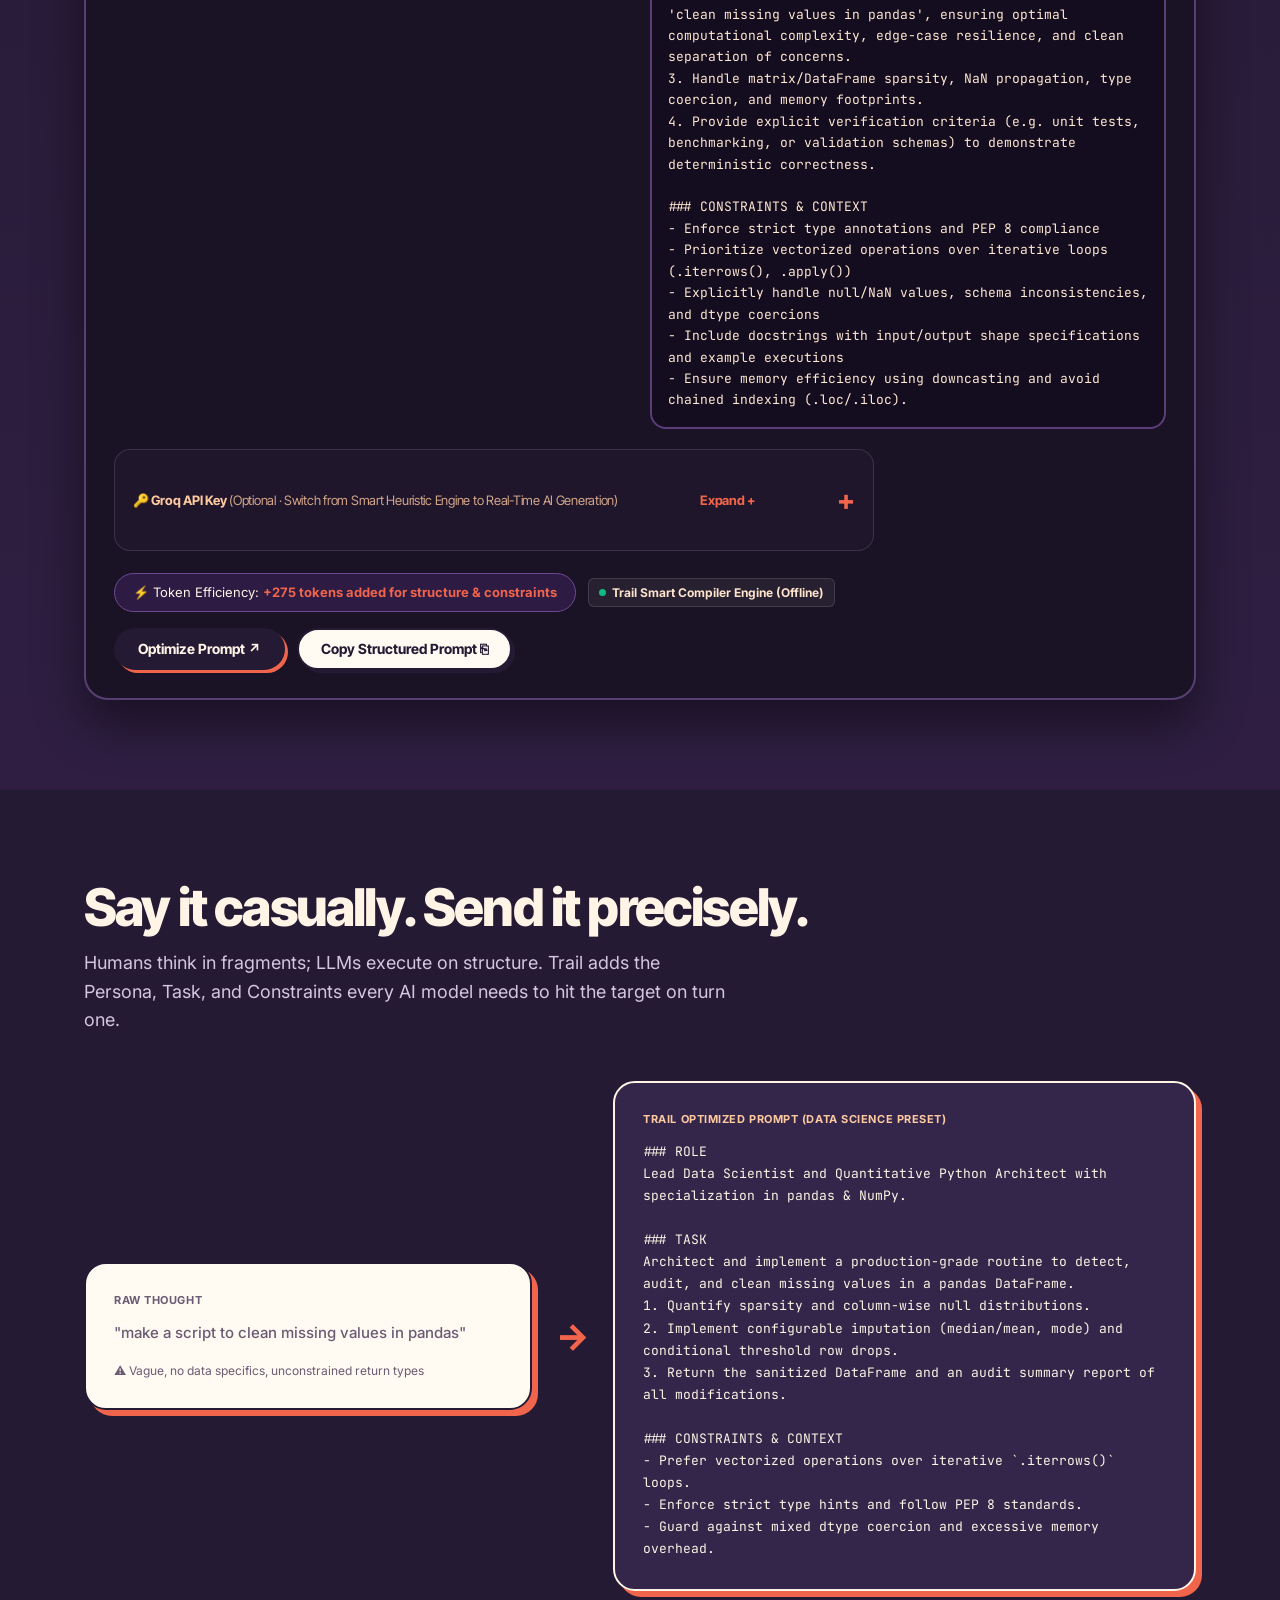
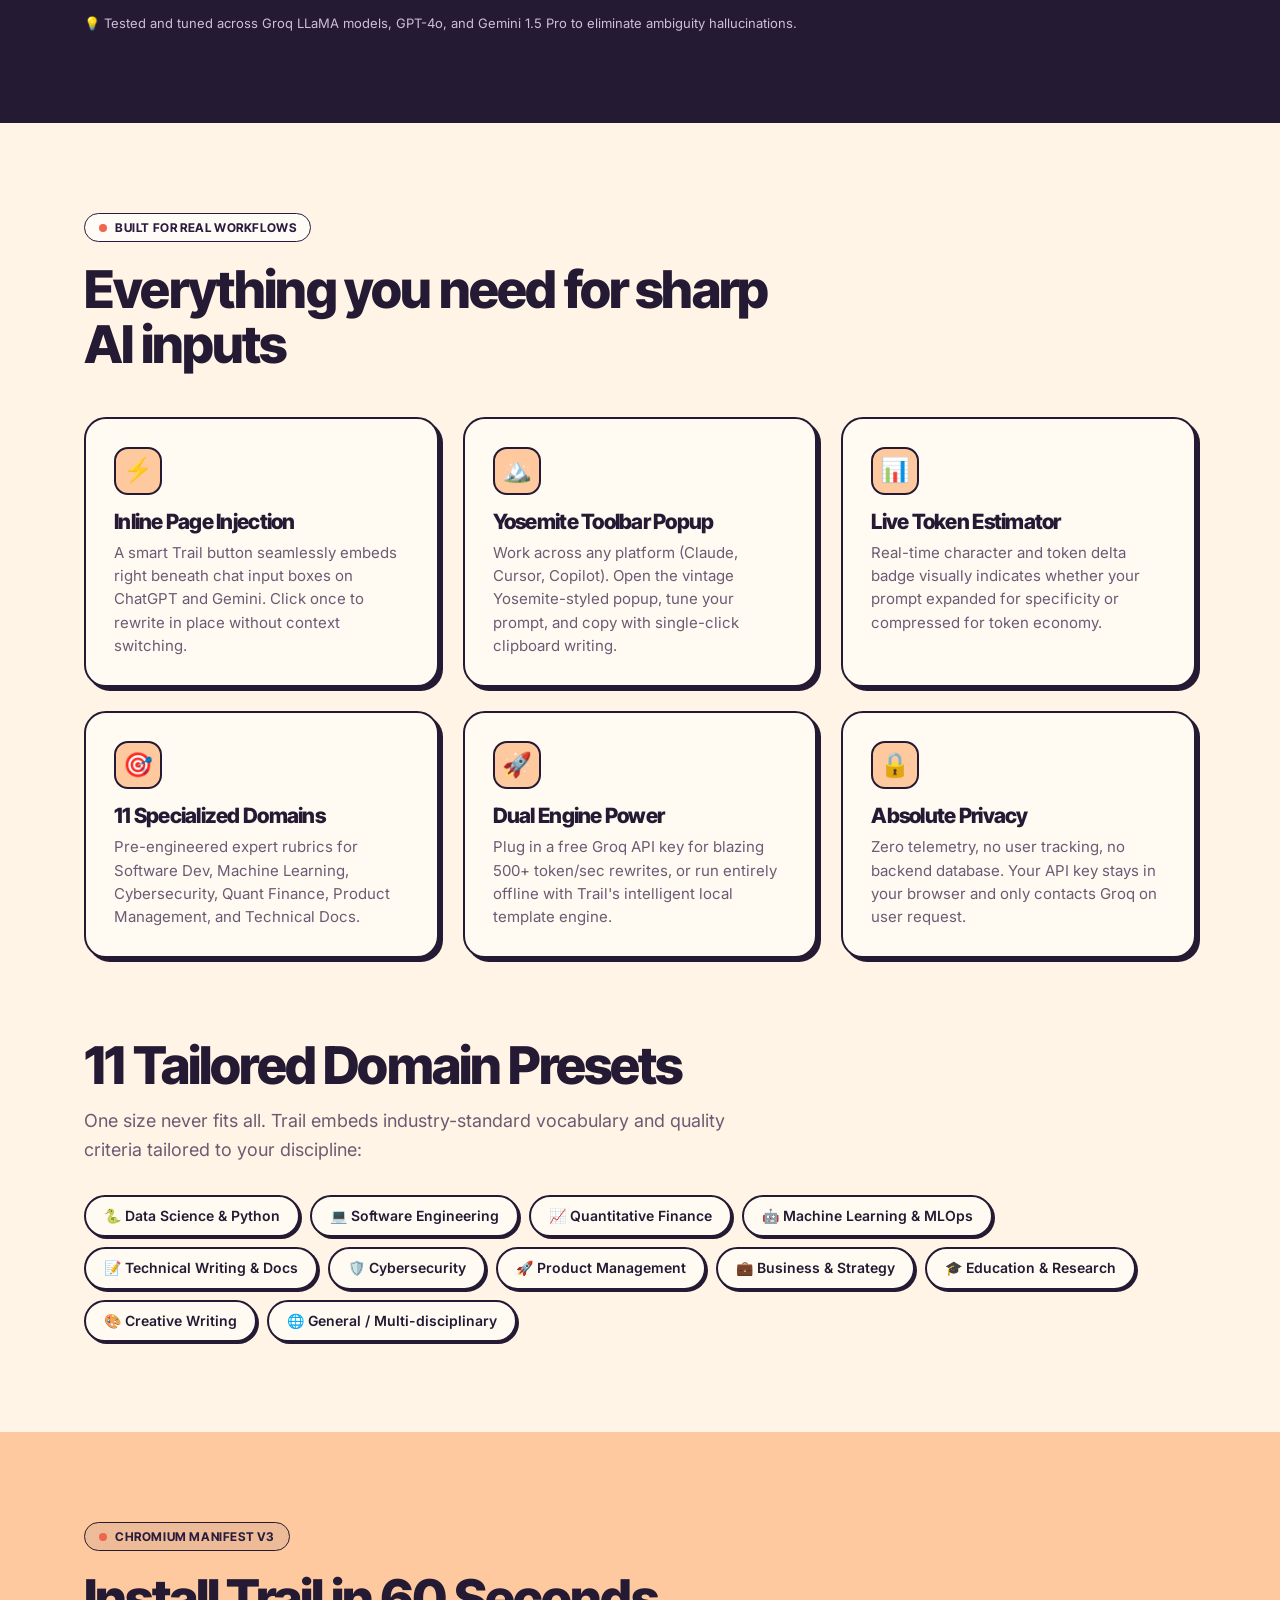
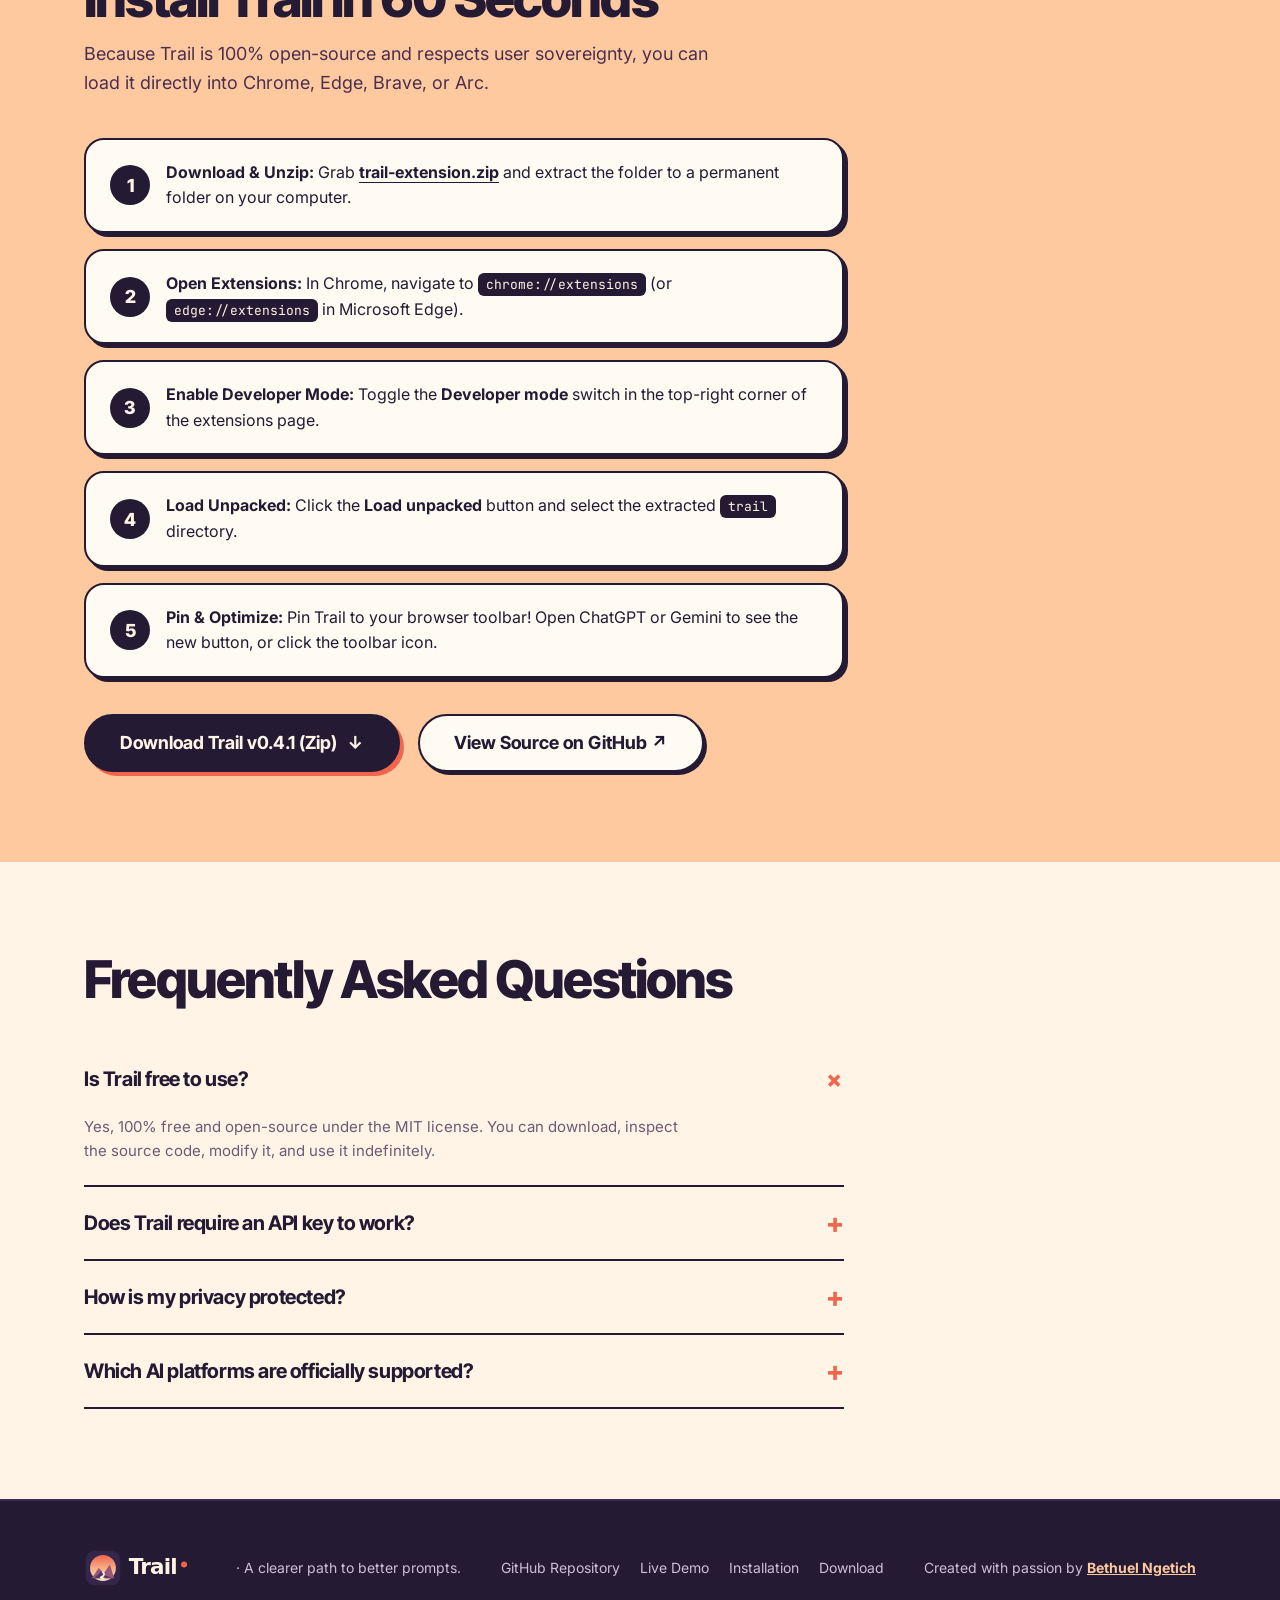
==== commit c00dc29c: "fix(website): upgrade interactive sandbox with smart compiler and real-time Groq AI optimization" ====
--- a/index.html
+++ b/index.html
@@ -8,7 +8,7 @@
 <link rel="icon" href="assets/trail-mark.svg">
 <link rel="preconnect" href="https://fonts.googleapis.com">
 <link rel="preconnect" href="https://fonts.gstatic.com" crossorigin>
-<link href="https://fonts.googleapis.com/css2?family=Inter+Tight:wght@600;700;800;900&family=Inter:wght@400;500;600;700&family=JetBrains+Mono:wght@400;600&display=swap" rel="stylesheet">
+<link href="https://fonts.googleapis.com/css2?family=Inter+Tight:wght@600;700;800;900&family=Inter:wght@400;500;600;700&family=JetBrains+Mono:wght@400;500;600&display=swap" rel="stylesheet">
 <style>
 :root{
   --cream:#FFF4E6;
@@ -86,25 +86,39 @@
 
 /* Interactive Playground */
 .playground-section{background:linear-gradient(180deg,#241A33 0%,#2F1E42 100%);color:var(--cream);position:relative}
-.playground-box{margin-top:40px;background:#1A1325;border:2px solid #583F72;border-radius:24px;padding:28px;box-shadow:0 20px 40px rgba(0,0,0,0.35)}
+.playground-box{margin-top:36px;background:#1A1325;border:2px solid #583F72;border-radius:24px;padding:28px;box-shadow:0 24px 50px rgba(0,0,0,0.45)}
 .pg-top{display:flex;flex-wrap:wrap;gap:16px;align-items:center;justify-content:space-between;margin-bottom:20px;padding-bottom:18px;border-bottom:1px solid rgba(255,255,255,0.1)}
 .pg-controls{display:flex;flex-wrap:wrap;align-items:center;gap:12px}
 .pg-label{font-size:13px;font-weight:700;color:var(--peach);text-transform:uppercase;letter-spacing:.05em}
-.pg-select{padding:10px 16px;border-radius:12px;background:#2B1B3D;color:var(--cream);border:2px solid #6A4B8C;font:600 14px var(--f);cursor:pointer;outline:none}
+.pg-select{padding:10px 16px;border-radius:12px;background:#2B1B3D;color:var(--cream);border:2px solid #6A4B8C;font:600 14px var(--f);cursor:pointer;outline:none;transition:border-color .2s}
 .pg-select:focus{border-color:var(--coral)}
-.pg-sample-btn{padding:8px 14px;background:rgba(255,255,255,0.08);border:1px solid rgba(255,255,255,0.15);border-radius:999px;color:var(--cream);font:600 12px var(--f);cursor:pointer;transition:background .2s}
-.pg-sample-btn:hover{background:var(--coral);border-color:var(--coral)}
+.pg-sample-btn{padding:8px 14px;background:rgba(255,255,255,0.08);border:1px solid rgba(255,255,255,0.18);border-radius:999px;color:var(--cream);font:600 12px var(--f);cursor:pointer;transition:all .2s}
+.pg-sample-btn:hover{background:var(--coral);border-color:var(--coral);color:#FFF}
 
 .pg-grid{display:grid;grid-template-columns:1fr 1fr;gap:20px}
 .pg-panel{display:flex;flex-direction:column;gap:10px}
-.pg-panel-head{display:flex;align-items:center;justify-content:space-between;font-size:13px;font-weight:700;color:#CDBFD7}
-.pg-textarea{width:100%;min-height:220px;padding:16px;border-radius:16px;background:#251936;color:var(--cream);border:2px solid #4D3564;font:14px/1.6 var(--b);resize:vertical;outline:none;transition:border-color .2s}
+.pg-panel-head{display:flex;align-items:center;justify-content:space-between;font-size:13px;font-weight:700;color:#CDBFD7;letter-spacing:.04em}
+.pg-textarea{width:100%;min-height:260px;padding:16px;border-radius:16px;background:#251936;color:var(--cream);border:2px solid #4D3564;font:14px/1.6 var(--b);resize:vertical;outline:none;transition:border-color .2s}
 .pg-textarea:focus{border-color:var(--coral)}
-.pg-result{width:100%;min-height:220px;padding:16px;border-radius:16px;background:#140C1F;color:#FFE9D2;border:2px solid #5C3D78;font:13px/1.65 var(--m);white-space:pre-wrap;overflow-y:auto}
-
-.pg-bottom{display:flex;flex-wrap:wrap;align-items:center;justify-content:space-between;gap:16px;margin-top:20px}
-.token-badge{display:inline-flex;align-items:center;gap:10px;padding:8px 16px;border-radius:999px;background:#2D1B44;border:1.5px solid #6F4892;font-size:13px;color:var(--cream)}
+.pg-result{width:100%;min-height:260px;padding:16px;border-radius:16px;background:#140C1F;color:#FFE9D2;border:2px solid #5C3D78;font:13px/1.65 var(--m);white-space:pre-wrap;overflow-y:auto;position:relative}
+
+/* Optional API drawer */
+.pg-api-details{margin-top:20px;border:1.5px solid rgba(255,255,255,0.12);border-radius:16px;background:rgba(36,26,51,0.6);padding:14px 18px}
+.pg-api-details summary{color:var(--peach);font:700 13px var(--f);cursor:pointer;display:flex;align-items:center;justify-content:space-between;outline:none}
+.pg-api-details summary::-webkit-details-marker{display:none}
+.pg-api-drawer{margin-top:14px;display:flex;flex-direction:column;gap:10px}
+.pg-api-drawer p{font-size:13px;color:#CDBFD7}
+.pg-api-row{display:flex;flex-wrap:wrap;gap:12px;align-items:center}
+.pg-api-input{flex:1;min-width:240px;padding:10px 14px;border-radius:10px;background:#170E22;border:1.5px solid #634382;color:var(--cream);font:13px var(--m);outline:none}
+.pg-api-input:focus{border-color:var(--coral)}
+.pg-key-link{font-size:13px;color:var(--peach);font-weight:700;text-decoration:none}
+.pg-key-link:hover{text-decoration:underline}
+
+.pg-bottom{display:flex;flex-wrap:wrap;align-items:center;justify-content:space-between;gap:16px;margin-top:22px}
+.token-badge{display:inline-flex;align-items:center;gap:10px;padding:8px 18px;border-radius:999px;background:#2D1B44;border:1.5px solid #6F4892;font-size:13px;color:var(--cream)}
 .token-badge b{color:var(--coral)}
+.engine-indicator{display:inline-flex;align-items:center;gap:6px;font-size:12px;font-weight:700;padding:4px 10px;border-radius:6px;background:rgba(255,255,255,0.06);color:#FFE4CC;border:1px solid rgba(255,255,255,0.12)}
+.engine-indicator .dot{width:7px;height:7px;border-radius:50%;background:#10B981}
 
 /* Before / After Section */
 .demo{display:grid;grid-template-columns:1fr auto 1.3fr;gap:24px;align-items:center;margin-top:46px}
@@ -149,7 +163,7 @@
   .mid{transform:rotate(90deg);justify-self:center}
   section{padding:64px 0}
   .hero-copy{padding-top:40px}
-  .pg-box{padding:20px}
+  .playground-box{padding:20px}
 }
 @media(prefers-reduced-motion:reduce){
   *,::before,::after{transition-duration:.01ms!important;scroll-behavior:auto!important}
@@ -211,7 +225,7 @@
       <a class="ulink" href="#install">Quick Install Guide</a>
     </div>
     <div class="note">
-      <span>🛡️ 100% Private</span> · <span>⚡ Groq AI or Zero-API Local Engine</span> · <span>🌐 Chromium Manifest V3</span>
+      <span>🛡️ 100% Private</span> · <span>⚡ Groq AI or Zero-API Smart Engine</span> · <span>🌐 Chromium Manifest V3</span>
     </div>
   </div>
 </header>
@@ -221,12 +235,12 @@
   <div class="wrap">
     <div class="pill-badge" style="background:rgba(255,255,255,0.1);color:var(--peach);border-color:#7B589C"><span class="pill-dot"></span> Live Browser Sandbox</div>
     <h2>Test Drive Trail Right Now</h2>
-    <p class="lead">Pick a preset or type your own raw thought below to see how Trail shapes it into an executable, high-impact prompt.</p>
+    <p class="lead">Type any raw request below (or pick a sample), select a domain, and click <b>Optimize Prompt ↗</b>. Watch Trail genuinely break down and architect your prompt.</p>
 
     <div class="playground-box">
       <div class="pg-top">
         <div class="pg-controls">
-          <span class="pg-label">1. Choose Domain:</span>
+          <span class="pg-label">1. Domain:</span>
           <select id="pgDomain" class="pg-select">
             <option value="data_science">🐍 Data Science &amp; Python</option>
             <option value="software_engineering">💻 Software Engineering</option>
@@ -245,32 +259,53 @@
           <button type="button" class="pg-sample-btn" data-sample="pandas">Clean Pandas NaNs</button>
           <button type="button" class="pg-sample-btn" data-sample="api">Rate Limiter API</button>
           <button type="button" class="pg-sample-btn" data-sample="finance">Portfolio VaR</button>
+          <button type="button" class="pg-sample-btn" data-sample="react">React Auth Form</button>
         </div>
       </div>
 
       <div class="pg-grid">
         <div class="pg-panel">
           <div class="pg-panel-head">
-            <span>RAW DRAFT (INPUT)</span>
+            <span>RAW DRAFT (TYPE FREELY)</span>
             <span id="rawTokenCounter">~10 tokens</span>
           </div>
-          <textarea id="pgRawInput" class="pg-textarea" placeholder="Type a messy thought (e.g. make a script to clean missing values in pandas)...">make a script to clean missing values in pandas</textarea>
+          <textarea id="pgRawInput" class="pg-textarea" placeholder="Type any rough request (e.g. build a rate limiter middleware in node with redis)...">make a script to clean missing values in pandas</textarea>
         </div>
 
         <div class="pg-panel">
           <div class="pg-panel-head">
-            <span>TRAIL STRUCTURED PROMPT (OUTPUT)</span>
-            <span id="outTokenCounter">~75 tokens</span>
+            <span>OPTIMIZED STRUCTURED PROMPT</span>
+            <span id="outTokenCounter">~85 tokens</span>
           </div>
           <div id="pgOutput" class="pg-result"></div>
         </div>
       </div>
 
+      <!-- Optional Groq AI Connection -->
+      <details class="pg-api-details">
+        <summary>
+          <span>🔑 Groq API Key <span style="font-weight:400;opacity:0.8">(Optional · Switch from Smart Heuristic Engine to Real-Time AI Generation)</span></span>
+          <span style="color:var(--coral);font-weight:700">Expand +</span>
+        </summary>
+        <div class="pg-api-drawer">
+          <p>By default, the sandbox uses Trail's built-in client-side Smart Compiler. If you want full generative AI rewrites, paste a free key from Groq Console. Calls are made directly from your browser to Groq's high-speed API.</p>
+          <div class="pg-api-row">
+            <input type="password" id="pgApiKey" class="pg-api-input" placeholder="Paste Groq API key here (gsk_...)" autocomplete="off">
+            <a href="https://console.groq.com/keys" target="_blank" rel="noopener noreferrer" class="pg-key-link">Get Free Groq Key ↗</a>
+          </div>
+        </div>
+      </details>
+
       <div class="pg-bottom">
-        <div class="token-badge" id="tokenDeltaBadge">
-          <span>⚡ Token Efficiency: <b id="tokenDeltaText">+65 tokens added for high precision</b></span>
+        <div style="display:flex;align-items:center;gap:12px;flex-wrap:wrap">
+          <div class="token-badge" id="tokenDeltaBadge">
+            <span>⚡ Token Efficiency: <b id="tokenDeltaText">+75 tokens structured for precision</b></span>
+          </div>
+          <div class="engine-indicator" id="engineBadge">
+            <span class="dot"></span> <span id="engineBadgeText">Trail Smart Compiler Engine</span>
+          </div>
         </div>
-        <div style="display:flex;gap:12px">
+        <div style="display:flex;gap:12px;flex-wrap:wrap">
           <button type="button" class="btn" id="pgRunBtn">Optimize Prompt ↗</button>
           <button type="button" class="btn btn-secondary" id="pgCopyBtn">Copy Structured Prompt ⎘</button>
         </div>
@@ -295,16 +330,18 @@
       <div class="card out">
         <small>Trail Optimized Prompt (Data Science Preset)</small>
 <pre>### ROLE
-Senior data scientist and Python engineer, expert in pandas.
+Lead Data Scientist and Quantitative Python Architect with specialization in pandas & NumPy.
 
 ### TASK
-Write a function that finds and handles missing values in a DataFrame. 
-Return the cleaned DataFrame and a summary of what changed.
+Architect and implement a production-grade routine to detect, audit, and clean missing values in a pandas DataFrame.
+1. Quantify sparsity and column-wise null distributions.
+2. Implement configurable imputation (median/mean, mode) and conditional threshold row drops.
+3. Return the sanitized DataFrame and an audit summary report of all modifications.
 
 ### CONSTRAINTS &amp; CONTEXT
-- Support drop, median, and forward-fill per column.
-- PEP 8 compliant, type hints, vectorized operations.
-- Handle dtype mismatches and memory footprint efficiently.</pre>
+- Prefer vectorized operations over iterative `.iterrows()` loops.
+- Enforce strict type hints and follow PEP 8 standards.
+- Guard against mixed dtype coercion and excessive memory overhead.</pre>
       </div>
     </div>
     <p class="fine">💡 Tested and tuned across Groq LLaMA models, GPT-4o, and Gemini 1.5 Pro to eliminate ambiguity hallucinations.</p>
@@ -345,7 +382,7 @@
       <div class="card">
         <div class="card-icon">🔒</div>
         <h3>Absolute Privacy</h3>
-        <p>Zero telemetry, no user tracking, no backend database. Your API key stays in `chrome.storage.local` and only contacts Groq on user request.</p>
+        <p>Zero telemetry, no user tracking, no backend database. Your API key stays in your browser and only contacts Groq on user request.</p>
       </div>
     </div>
 
@@ -441,82 +478,259 @@
   </div>
 </footer>
 
-<!-- Interactive Demo Logic -->
+<!-- Interactive Optimization Logic -->
 <script>
-const PRESETS = {
+// ── Domain Specifications & System Instructions ──────────────────────────────
+const DOMAIN_DATA = {
+  data_science: {
+    label: "Data Science & Python",
+    roleTitle: "Lead Data Scientist and Quantitative Python Architect",
+    instruction: "You are Trail, an expert prompt optimizer specialized in data science, analytics, and Python engineering. Transform the user's raw request into a structured, executable prompt optimized for data science workflows. Output format: ### ROLE, ### TASK, ### CONSTRAINTS & CONTEXT.",
+    defaultConstraints: [
+      "Enforce strict type annotations and PEP 8 compliance",
+      "Prioritize vectorized operations over iterative loops (.iterrows(), .apply())",
+      "Explicitly handle null/NaN values, schema inconsistencies, and dtype coercions",
+      "Include docstrings with input/output shape specifications and example executions"
+    ]
+  },
+  software_engineering: {
+    label: "Software Engineering",
+    roleTitle: "Staff Software Engineer and Distributed Systems Architect",
+    instruction: "You are Trail, an expert prompt optimizer specialized in software engineering and systems design. Structure the prompt into ### ROLE, ### TASK, ### CONSTRAINTS & CONTEXT with production-grade engineering standards.",
+    defaultConstraints: [
+      "Write modular, testable, and maintainable production code",
+      "Adhere to SOLID design principles and separation of concerns",
+      "Include defensive error handling, structured logging, and boundary validation",
+      "Provide companion unit tests covering edge cases and fail paths"
+    ]
+  },
+  quant_finance: {
+    label: "Quantitative Finance",
+    roleTitle: "Senior Quantitative Researcher and Financial Risk Architect",
+    instruction: "You are Trail, an expert prompt optimizer specialized in financial engineering, risk modeling, and quantitative analytics. Output format: ### ROLE, ### TASK, ### CONSTRAINTS & CONTEXT.",
+    defaultConstraints: [
+      "Ensure mathematical rigor and numerical stability across float calculations",
+      "Define statistical assumptions (stationarity, distributions, market regime)",
+      "Quantify downside exposure (VaR, Expected Shortfall, max drawdown metrics)",
+      "Provide vectorized simulation routines with reproducible random seeds"
+    ]
+  },
+  machine_learning: {
+    label: "Machine Learning & MLOps",
+    roleTitle: "Principal Machine Learning Engineer and MLOps Architect",
+    instruction: "You are Trail, an expert prompt optimizer specialized in machine learning systems and deep learning architectures. Output format: ### ROLE, ### TASK, ### CONSTRAINTS & CONTEXT.",
+    defaultConstraints: [
+      "Prevent data leakage across train/validation/test splits",
+      "Specify objective functions, regularization, and calibration metrics",
+      "Address inference latency budgets and deployment trade-offs (ONNX/quantization)",
+      "Document feature preprocessing and hyperparameter tuning strategy"
+    ]
+  },
+  technical_writing: {
+    label: "Technical Writing & Docs",
+    roleTitle: "Senior Developer Documentation Engineer and Technical Author",
+    instruction: "You are Trail, an expert prompt optimizer for developer documentation and technical manuals. Output format: ### ROLE, ### TASK, ### CONSTRAINTS & CONTEXT.",
+    defaultConstraints: [
+      "Follow the Diátaxis documentation taxonomy (Tutorial, How-to, Reference, Explanation)",
+      "Use active voice, precise technical vocabulary, and concise phrasing",
+      "Provide complete, runnable code examples with annotated parameter tables",
+      "Eliminate marketing fluff and meta-commentary about the writing process"
+    ]
+  },
+  cybersecurity: {
+    label: "Cybersecurity",
+    roleTitle: "Principal Application Security Engineer and Threat Analyst",
+    instruction: "You are Trail, an expert prompt optimizer for cybersecurity and secure code review. Output format: ### ROLE, ### TASK, ### CONSTRAINTS & CONTEXT.",
+    defaultConstraints: [
+      "Evaluate against OWASP Top 10 vulnerabilities and CWE attack vectors",
+      "Enforce principle of least privilege, defense-in-depth, and strict input sanitation",
+      "Ensure zero hardcoded secrets and specify cryptographic hygiene standards",
+      "Include automated remediation verification checks"
+    ]
+  },
+  product_management: {
+    label: "Product Management",
+    roleTitle: "Head of Product Discovery and Strategy Architect",
+    instruction: "You are Trail, an experienced product manager and product discovery partner. Output format: ### ROLE, ### TASK, ### CONSTRAINTS & CONTEXT.",
+    defaultConstraints: [
+      "Differentiate validated customer evidence from unvalidated hypotheses",
+      "Define target persona, core JTBD, and quantifiable success metrics (OKRs/KPIs)",
+      "Detail MVP scope boundaries, non-goals, and technical trade-offs",
+      "Structure as an executive-ready product specification"
+    ]
+  },
+  business_strategy: {
+    label: "Business & Strategy",
+    roleTitle: "Managing Director of Strategic Operations and Growth",
+    instruction: "You are Trail, a business strategy analyst who frames decisions with clear evidence and trade-offs. Output format: ### ROLE, ### TASK, ### CONSTRAINTS & CONTEXT.",
+    defaultConstraints: [
+      "Apply MECE (Mutually Exclusive, Collectively Exhaustive) problem decomposition",
+      "Examine unit economics, margin impact, capital efficiency, and CAC/LTV drivers",
+      "Analyze competitor dynamics, defensive moats, and operational risk factors",
+      "Deliver clear recommendations with prioritized 30-60-90 day execution milestones"
+    ]
+  },
+  creative_writing: {
+    label: "Creative Writing",
+    roleTitle: "Acclaimed Narrative Designer and Senior Story Architect",
+    instruction: "You are Trail, a thoughtful creative writing editor and story development partner. Output format: ### ROLE, ### TASK, ### CONSTRAINTS & CONTEXT.",
+    defaultConstraints: [
+      "Show rather than tell through visceral sensory details and grounded atmosphere",
+      "Establish distinct subtext, internal conflict, and authentic dialogue cadence",
+      "Avoid overused tropes and clichés; anchor character choices in believable motivation",
+      "Maintain controlled pacing and thematic coherence throughout the arc"
+    ]
+  },
   general: {
-    role: "General Prompt Engineer and Reasoning Specialist",
-    task: (q) => `Execute the following user requirement with highest clarity and depth: ${q}`,
-    constraints: ["Provide direct, actionable response with zero preamble", "Use structured bullets and numbered steps", "Avoid filler and maintain maximum token efficiency"]
-  },
-  data_science: {
-    role: "Senior Data Scientist and Python Engineer (pandas, numpy, scikit-learn)",
-    task: (q) => `Write a clean, vectorized Python solution to address: ${q}. Return the output data structures and verification benchmarks.`,
-    constraints: ["Follow PEP 8 formatting with strict type annotations", "Handle missing values, dtype coercion, and edge cases gracefully", "Prioritize vectorized execution over iterative loops"]
-  },
-  software_engineering: {
-    role: "Principal Systems Architect and Full-Stack Software Engineer",
-    task: (q) => `Design and implement production-ready solution for: ${q}. Include architecture considerations and error handling.`,
-    constraints: ["Write modular, testable code adhering to SOLID principles", "Include error handling, logging, and concurrency safety", "Specify dependencies and runtime complexity"]
-  },
-  quant_finance: {
-    role: "Quantitative Analyst and Financial Risk Modeling Expert",
-    task: (q) => `Formulate mathematical and algorithmic model for: ${q}. Provide risk bounds and backtest metrics.`,
-    constraints: ["Ensure strict numerical stability and out-of-sample validity", "Quantify Value-at-Risk (VaR), Sharpe, and drawdown implications", "State assumptions regarding market regime and liquidity"]
-  },
-  machine_learning: {
-    role: "Machine Learning Research Engineer and MLOps Architect",
-    task: (q) => `Develop robust pipeline and model specification for: ${q}. Include evaluation protocol.`,
-    constraints: ["Specify loss functions, evaluation metrics, and validation split", "Address data leakage, concept drift, and inference latency", "Include deployment considerations with ONNX or containerized serving"]
-  },
-  technical_writing: {
-    role: "Staff Technical Writer and Developer Documentation Specialist",
-    task: (q) => `Author comprehensive, publication-ready documentation for: ${q}.`,
-    constraints: ["Follow the Diátaxis documentation framework (Tutorial/How-To/Ref)", "Provide validated code snippets with syntax highlighting", "Write clear prerequisites, parameter tables, and return signatures"]
-  },
-  cybersecurity: {
-    role: "Senior Application Security Engineer and Threat Modeling Specialist",
-    task: (q) => `Perform threat analysis and secure implementation for: ${q}.`,
-    constraints: ["Evaluate against OWASP Top 10 and CWE standards", "Apply defense-in-depth and principle of least privilege", "Provide remediation steps and automated audit checks"]
-  },
-  product_management: {
-    role: "Director of Product Management and Discovery Strategist",
-    task: (q) => `Create a structured product brief and acceptance criteria for: ${q}.`,
-    constraints: ["Define user personas, Jobs-to-be-Done (JTBD), and success metrics", "Distinguish assumptions from validated customer evidence", "Outline MVP scope, trade-offs, and rollout roadmap"]
-  },
-  business_strategy: {
-    role: "Strategy Consultant and Executive Operations Advisor",
-    task: (q) => `Provide executive decision framework and quantitative analysis for: ${q}.`,
-    constraints: ["Structure analysis with MECE frameworks and unit economics", "Detail competitive moat, market risks, and capital allocation", "Deliver actionable recommendations with 30-60-90 day timeline"]
-  },
-  creative_writing: {
-    role: "Acclaimed Narrative Architect and Senior Story Editor",
-    task: (q) => `Craft an evocative narrative treatment and scene composition for: ${q}.`,
-    constraints: ["Maintain distinct character voice and sensory depth", "Show rather than tell with tight narrative pacing", "Avoid overused literary tropes; ground emotional stakes"]
+    label: "General / Default",
+    roleTitle: "Master Prompt Architect and Analytical Reasoning Specialist",
+    instruction: "You are Trail, an expert AI prompt engineer. Transform vague, informal user inputs into structured, high-precision, token-efficient prompts. Output format: ### ROLE, ### TASK, ### CONSTRAINTS & CONTEXT.",
+    defaultConstraints: [
+      "Provide direct, high-leverage answers with zero conversational preamble",
+      "Organize deliverables using clear hierarchy, numbered execution steps, and bullets",
+      "Highlight edge cases, failure modes, and verification criteria",
+      "Ensure maximum density and token efficiency without loss of depth"
+    ]
   }
 };
 
-const samples = {
-  pandas: {
-    domain: "data_science",
-    prompt: "make a script to clean missing values in pandas"
-  },
-  api: {
-    domain: "software_engineering",
-    prompt: "build a token bucket rate limiter middleware for express api"
-  },
-  finance: {
-    domain: "quant_finance",
-    prompt: "calculate monte carlo portfolio var and expected shortfall in python"
-  }
-};
-
-function formatPrompt(domainKey, text) {
-  const p = PRESETS[domainKey] || PRESETS.general;
-  const clean = text.trim() || "Define the target deliverable.";
-  return `### ROLE\n${p.role}\n\n### TASK\n${p.task(clean)}\n\n### CONSTRAINTS & CONTEXT\n${p.constraints.map(c => "- " + c).join("\n")}`;
+// ── Smart Client-Side Prompt Optimization Engine ─────────────────────────────
+function smartOptimize(raw, domainKey) {
+  const text = raw.trim();
+  if (!text) return "Please enter a draft request to optimize.";
+
+  // Normalize conversational filler
+  let coreIntent = text
+    .replace(/^(can you please|please|could you kindly|could you|i want you to|i need you to|help me|make a|make an|create a|create an|build a|build an|write a|write an|give me a|give me|how do i|how to)\s+/i, "")
+    .replace(/[?.!]+$/, "")
+    .trim();
+
+  // Tech entity detector
+  const techKeywords = [
+    { name: "pandas", category: "python_data", label: "pandas" },
+    { name: "numpy", category: "python_data", label: "NumPy" },
+    { name: "scikit-learn", category: "ml", label: "scikit-learn" },
+    { name: "pytorch", category: "ml", label: "PyTorch" },
+    { name: "tensorflow", category: "ml", label: "TensorFlow" },
+    { name: "react", category: "frontend", label: "React" },
+    { name: "vue", category: "frontend", label: "Vue.js" },
+    { name: "next.js", category: "frontend", label: "Next.js" },
+    { name: "tailwind", category: "frontend", label: "Tailwind CSS" },
+    { name: "node", category: "backend", label: "Node.js" },
+    { name: "express", category: "backend", label: "Express" },
+    { name: "fastapi", category: "backend", label: "FastAPI" },
+    { name: "flask", category: "backend", label: "Flask" },
+    { name: "django", category: "backend", label: "Django" },
+    { name: "redis", category: "backend", label: "Redis" },
+    { name: "docker", category: "devops", label: "Docker" },
+    { name: "kubernetes", category: "devops", label: "Kubernetes" },
+    { name: "aws", category: "cloud", label: "AWS" },
+    { name: "sql", category: "db", label: "SQL" },
+    { name: "postgres", category: "db", label: "PostgreSQL" },
+    { name: "mongodb", category: "db", label: "MongoDB" },
+    { name: "typescript", category: "lang", label: "TypeScript" },
+    { name: "python", category: "lang", label: "Python" },
+    { name: "rust", category: "lang", label: "Rust" },
+    { name: "go", category: "lang", label: "Go" },
+    { name: "graphql", category: "api", label: "GraphQL" },
+    { name: "rest", category: "api", label: "RESTful API" },
+    { name: "auth", category: "security", label: "Authentication & Authorization" }
+  ];
+
+  const matched = [];
+  const lower = text.toLowerCase();
+  for (const t of techKeywords) {
+    const rx = new RegExp(`\\b${t.name}\\b`, "i");
+    if (rx.test(lower) && !matched.some(m => m.name === t.name)) {
+      matched.push(t);
+    }
+  }
+
+  const d = DOMAIN_DATA[domainKey] || DOMAIN_DATA.general;
+
+  // Synthesize Role
+  let role = d.roleTitle;
+  if (matched.length > 0) {
+    role += ` with deep specialization in ${matched.map(m => m.label).join(", ")}`;
+  }
+
+  // Synthesize Action Verb
+  let cleanTask = coreIntent;
+  cleanTask = cleanTask.replace(/^(script to|function to|tool to|routine to)\s+/i, "");
+  const actionWord = cleanTask.charAt(0).toUpperCase() + cleanTask.slice(1);
+
+  // Formulate Milestone Steps
+  const milestones = [
+    `Analyze input parameters and validate environmental prerequisites for ${matched.length > 0 ? matched.map(m=>m.label).join("/") : "the requested deliverable"}.`,
+    `Construct the core production implementation addressing '${cleanTask}', ensuring optimal computational complexity, edge-case resilience, and clean separation of concerns.`
+  ];
+
+  if (matched.some(t => t.category === "backend" || t.category === "api")) {
+    milestones.push("Implement comprehensive error handling, idempotent boundaries, and status code / schema contracts.");
+  } else if (matched.some(t => t.category === "python_data" || t.category === "ml")) {
+    milestones.push("Handle matrix/DataFrame sparsity, NaN propagation, type coercion, and memory footprints.");
+  } else if (matched.some(t => t.category === "frontend")) {
+    milestones.push("Ensure responsive rendering, accessibility (ARIA), state management, and clear component encapsulation.");
+  }
+
+  milestones.push("Provide explicit verification criteria (e.g. unit tests, benchmarking, or validation schemas) to demonstrate deterministic correctness.");
+
+  const taskBlock = `Architect and implement a robust, production-grade solution to ${cleanTask.toLowerCase()}.\n\nKey Execution Deliverables:\n` +
+    milestones.map((m, idx) => `${idx + 1}. ${m}`).join("\n");
+
+  // Dynamic Constraints
+  const constraints = [...d.defaultConstraints];
+  if (matched.some(t => t.name === "pandas")) {
+    constraints.push("Ensure memory efficiency using downcasting and avoid chained indexing (.loc/.iloc).");
+  }
+  if (matched.some(t => t.name === "react")) {
+    constraints.push("Use modern functional components, standard hooks, and WCAG accessibility standards.");
+  }
+  if (matched.some(t => t.name === "redis")) {
+    constraints.push("Ensure atomic execution (Lua scripting or pipeline operations) to prevent race conditions.");
+  }
+
+  return `### ROLE\n${role}.\n\n### TASK\n${taskBlock}\n\n### CONSTRAINTS & CONTEXT\n${constraints.map(c => "- " + c).join("\n")}`;
 }
 
+// ── Real Groq API Request ────────────────────────────────────────────────────
+async function requestGroq(rawInput, domainKey, apiKey) {
+  const d = DOMAIN_DATA[domainKey] || DOMAIN_DATA.general;
+  const endpoint = "https://api.groq.com/openai/v1/chat/completions";
+
+  const res = await fetch(endpoint, {
+    method: "POST",
+    headers: {
+      "Content-Type": "application/json",
+      "Authorization": `Bearer ${apiKey.trim()}`
+    },
+    body: JSON.stringify({
+      model: "llama-3.3-70b-versatile",
+      messages: [
+        { role: "system", content: d.instruction },
+        { role: "user", content: `Rewrite the following raw input as an optimized prompt. Do not answer it.\n\n<raw_input>\n${rawInput}\n</raw_input>` }
+      ],
+      max_completion_tokens: 1500,
+      temperature: 0.3
+    })
+  });
+
+  if (!res.ok) {
+    let errText = `Groq API returned HTTP ${res.status}`;
+    try {
+      const j = await res.json();
+      if (j.error?.message) errText = j.error.message;
+    } catch (_) {}
+    throw new Error(errText);
+  }
+
+  const data = await res.json();
+  const content = data?.choices?.[0]?.message?.content?.trim();
+  if (!content) throw new Error("Groq returned an empty response.");
+  return content;
+}
+
+// ── DOM Binding ──────────────────────────────────────────────────────────────
 const rawInput = document.getElementById("pgRawInput");
 const domainSelect = document.getElementById("pgDomain");
 const pgOutput = document.getElementById("pgOutput");
@@ -525,25 +739,110 @@
 const deltaText = document.getElementById("tokenDeltaText");
 const copyBtn = document.getElementById("pgCopyBtn");
 const runBtn = document.getElementById("pgRunBtn");
-
-function updateDemo() {
-  const input = rawInput.value;
+const apiKeyInput = document.getElementById("pgApiKey");
+const engineBadgeText = document.getElementById("engineBadgeText");
+
+// Load saved key if any
+const savedKey = localStorage.getItem("trail_web_groq_key");
+if (savedKey) apiKeyInput.value = savedKey;
+
+apiKeyInput.addEventListener("change", () => {
+  localStorage.setItem("trail_web_groq_key", apiKeyInput.value.trim());
+});
+
+function estimateTokens(str) {
+  if (!str || !str.trim()) return 0;
+  return Math.ceil(str.trim().length / 4);
+}
+
+function updateRawTokenCounter() {
+  const tokens = estimateTokens(rawInput.value);
+  rawCount.textContent = `~${tokens} tokens`;
+}
+rawInput.addEventListener("input", updateRawTokenCounter);
+
+// Main Optimize Action
+async function handleOptimize() {
+  const raw = rawInput.value.trim();
+  if (!raw) {
+    pgOutput.textContent = "Please enter a draft request in the input box first.";
+    return;
+  }
+
   const domain = domainSelect.value;
-  const result = formatPrompt(domain, input);
-  pgOutput.textContent = result;
-
-  const inTokens = Math.ceil((input.trim().length || 0) / 4);
-  const outTokens = Math.ceil(result.length / 4);
-  const delta = outTokens - inTokens;
-
-  rawCount.textContent = `~${inTokens} tokens`;
-  outCount.textContent = `~${outTokens} tokens`;
-  deltaText.textContent = delta >= 0 ? `+${delta} tokens added for structure & constraints` : `${delta} tokens optimized`;
+  const apiKey = apiKeyInput.value.trim();
+
+  runBtn.disabled = true;
+  runBtn.textContent = "⚡ Optimizing…";
+  pgOutput.style.opacity = "0.5";
+
+  try {
+    let result = "";
+    if (apiKey) {
+      engineBadgeText.textContent = "Groq LLaMA-3.3 70B AI Engine";
+      result = await requestGroq(raw, domain, apiKey);
+    } else {
+      engineBadgeText.textContent = "Trail Smart Compiler Engine (Offline)";
+      // Small simulated delay for realism
+      await new Promise(r => setTimeout(r, 180));
+      result = smartOptimize(raw, domain);
+    }
+
+    pgOutput.textContent = result;
+    const inTk = estimateTokens(raw);
+    const outTk = estimateTokens(result);
+    const diff = outTk - inTk;
+
+    rawCount.textContent = `~${inTk} tokens`;
+    outCount.textContent = `~${outTk} tokens`;
+    deltaText.textContent = diff >= 0
+      ? `+${diff} tokens added for structure & constraints`
+      : `${diff} tokens optimized`;
+
+  } catch (err) {
+    pgOutput.textContent = `Optimization error: ${err.message}\n\nFalling back to Smart Compiler Engine:\n\n` + smartOptimize(raw, domain);
+    engineBadgeText.textContent = "Trail Smart Compiler Engine (Fallback)";
+  } finally {
+    pgOutput.style.opacity = "1";
+    runBtn.disabled = false;
+    runBtn.textContent = "Optimize Prompt ↗";
+  }
 }
 
-runBtn.addEventListener("click", updateDemo);
-rawInput.addEventListener("input", updateDemo);
-domainSelect.addEventListener("change", updateDemo);
+runBtn.addEventListener("click", handleOptimize);
+
+// Keyboard shortcut: Ctrl + Enter
+rawInput.addEventListener("keydown", (e) => {
+  if ((e.ctrlKey || e.metaKey) && e.key === "Enter") {
+    e.preventDefault();
+    handleOptimize();
+  }
+});
+
+// Domain change: does NOT erase what user wrote, just triggers re-optimization
+domainSelect.addEventListener("change", () => {
+  handleOptimize();
+});
+
+// Sample prompts
+const samples = {
+  pandas: {
+    domain: "data_science",
+    prompt: "make a script to clean missing values in pandas"
+  },
+  api: {
+    domain: "software_engineering",
+    prompt: "need a redis rate limiter for express with tokens and ip tracking"
+  },
+  finance: {
+    domain: "quant_finance",
+    prompt: "calculate monte carlo portfolio var and expected shortfall with 10k simulations in python"
+  },
+  react: {
+    domain: "software_engineering",
+    prompt: "build a responsive multi-step login and mfa form in react with tailwind and validation"
+  }
+};
 
 document.querySelectorAll(".pg-sample-btn").forEach(btn => {
   btn.addEventListener("click", () => {
@@ -551,14 +850,18 @@
     if (s) {
       domainSelect.value = s.domain;
       rawInput.value = s.prompt;
-      updateDemo();
+      updateRawTokenCounter();
+      handleOptimize();
     }
   });
 });
 
+// Copy to clipboard
 copyBtn.addEventListener("click", async () => {
+  const content = pgOutput.textContent;
+  if (!content) return;
   try {
-    await navigator.clipboard.writeText(pgOutput.textContent);
+    await navigator.clipboard.writeText(content);
     const orig = copyBtn.textContent;
     copyBtn.textContent = "Copied to Clipboard! ✓";
     copyBtn.style.background = "#10B981";
@@ -592,8 +895,9 @@
   }, { passive: true });
 }
 
-// Initial run
-updateDemo();
+// Run initial prompt on load
+updateRawTokenCounter();
+handleOptimize();
 </script>
 </body>
 </html>
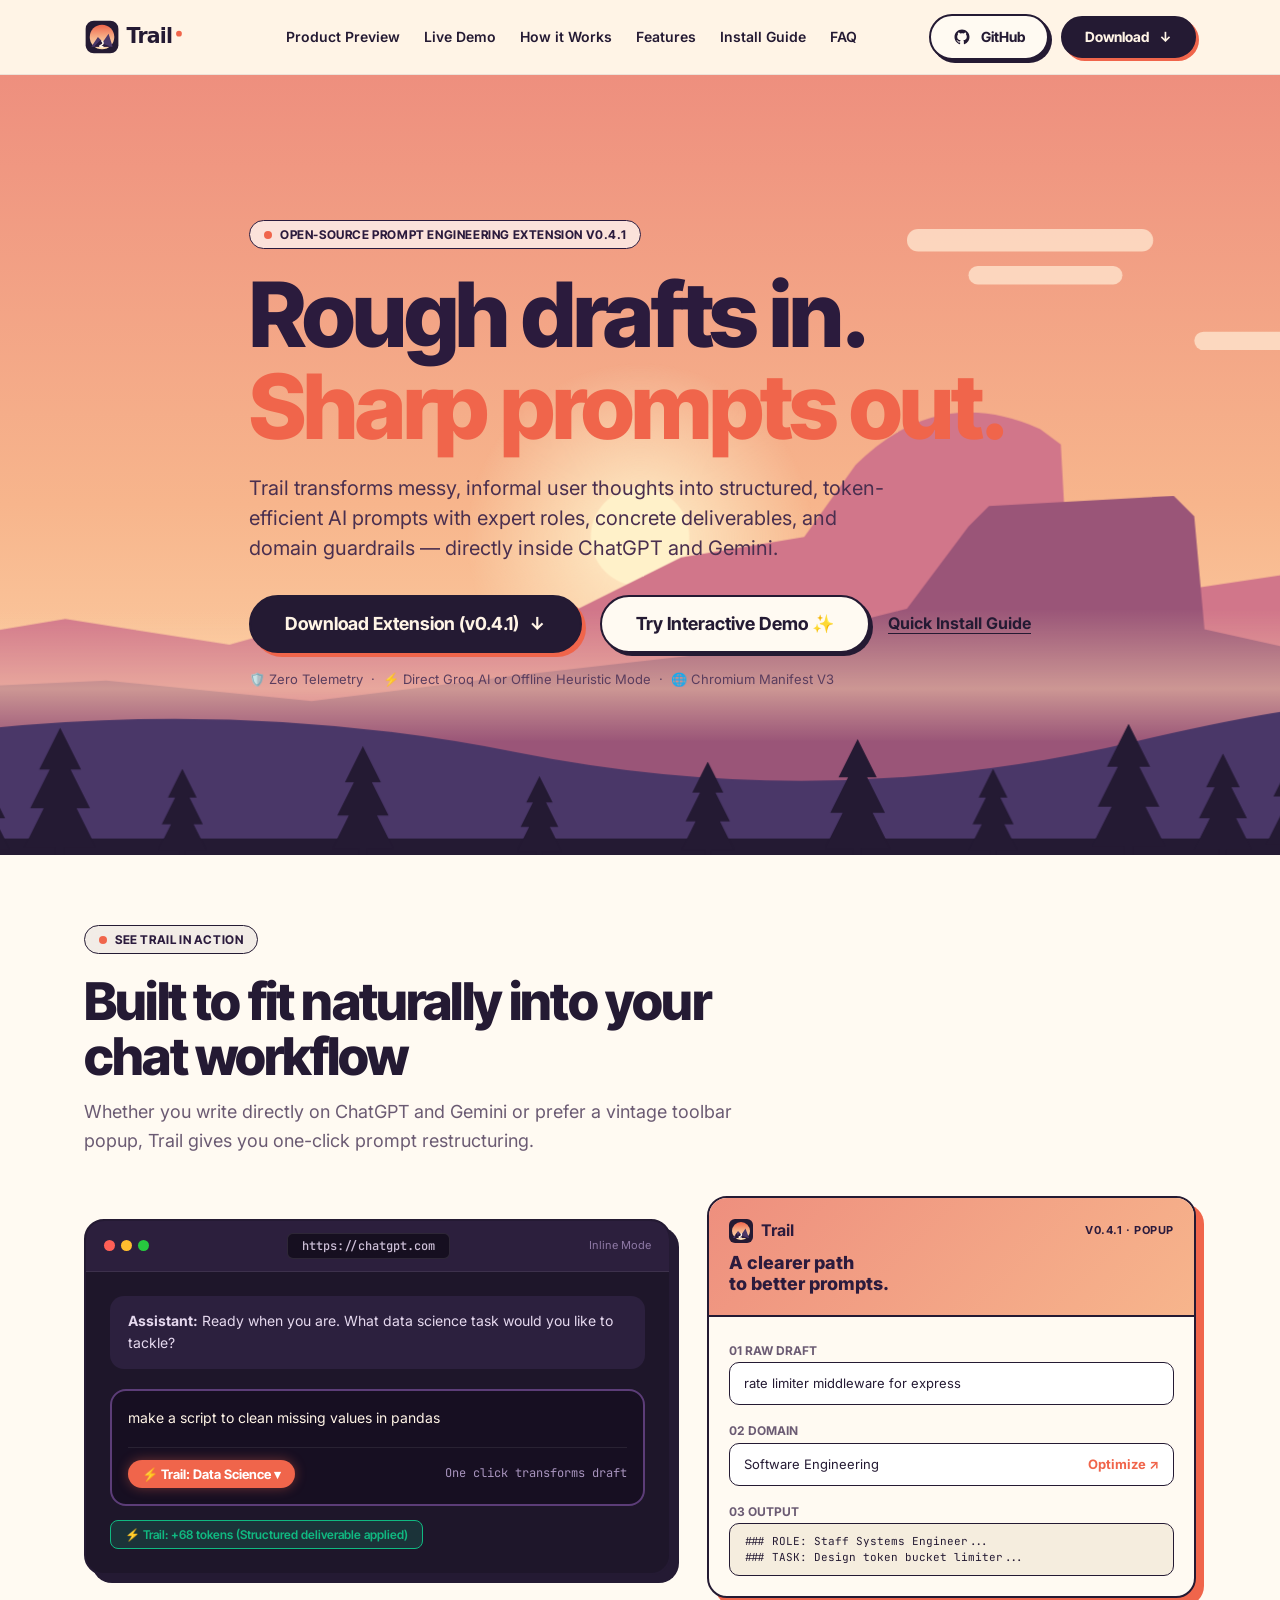
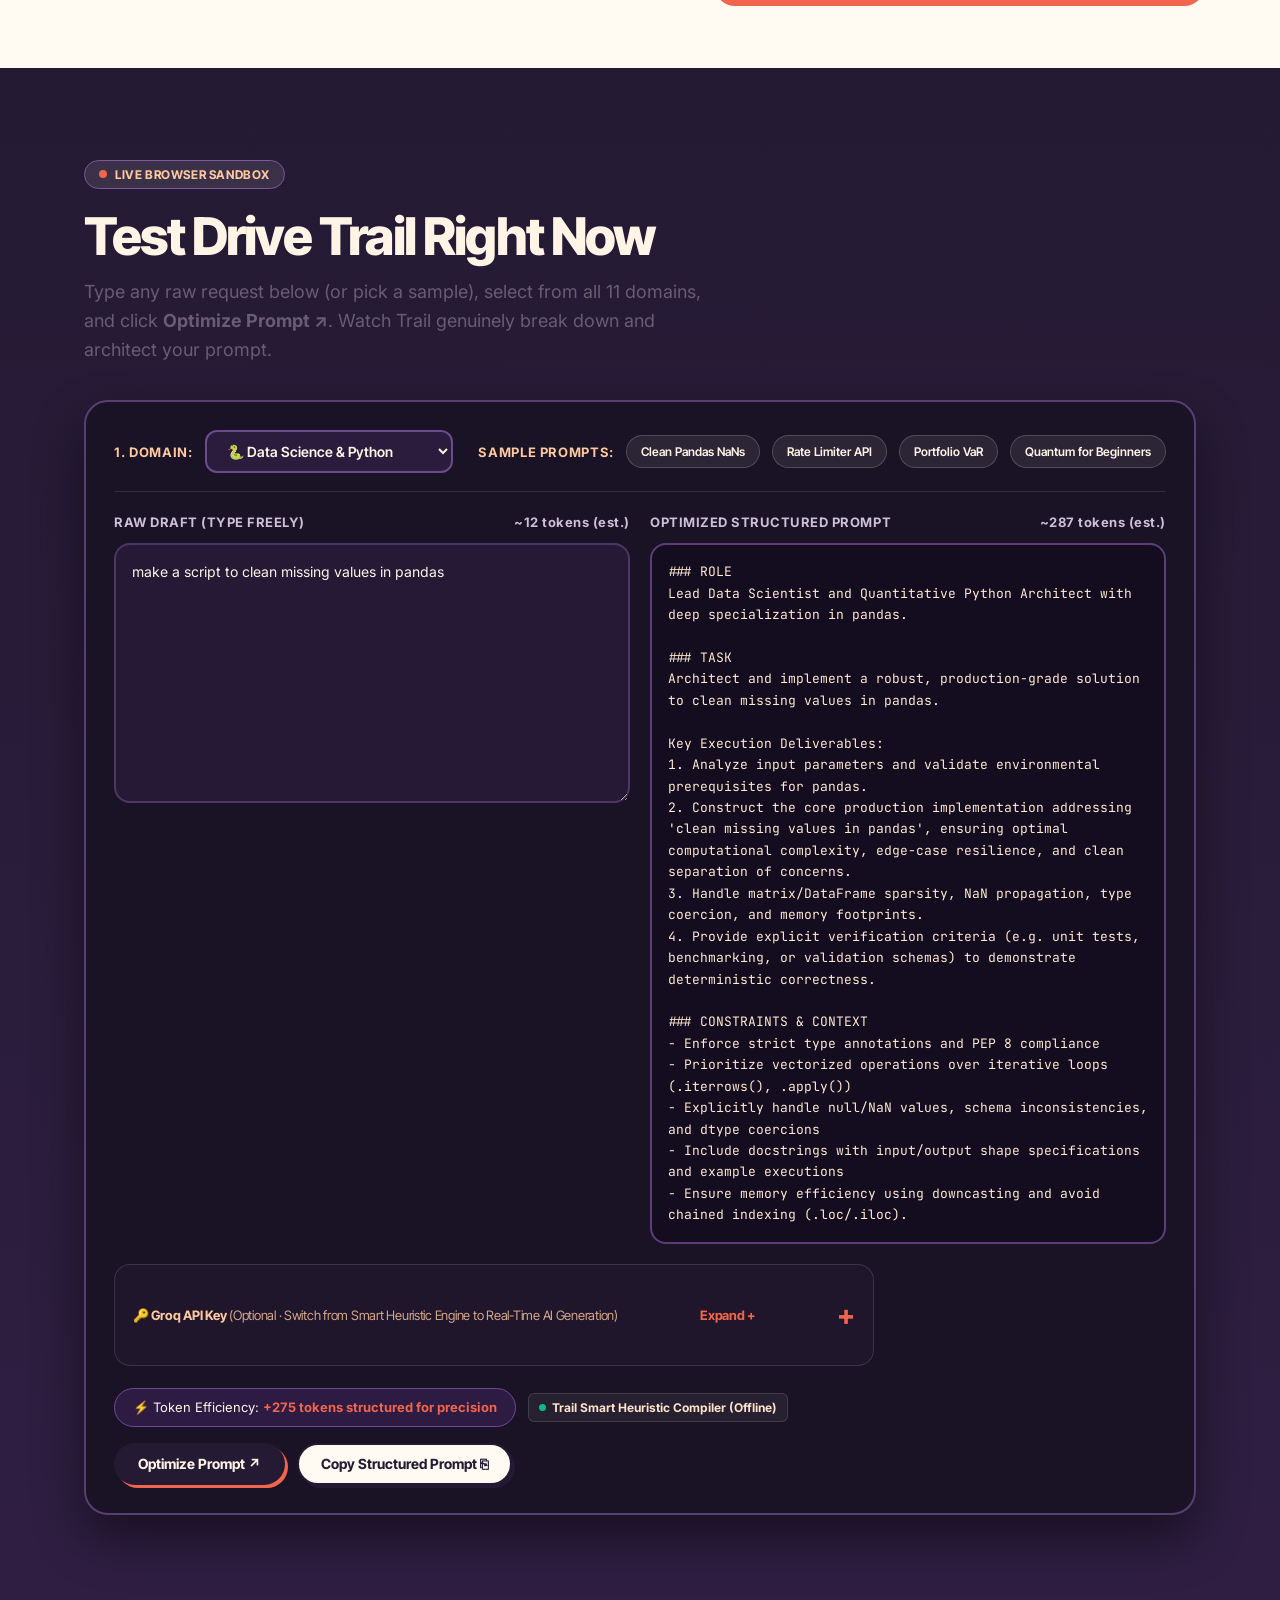
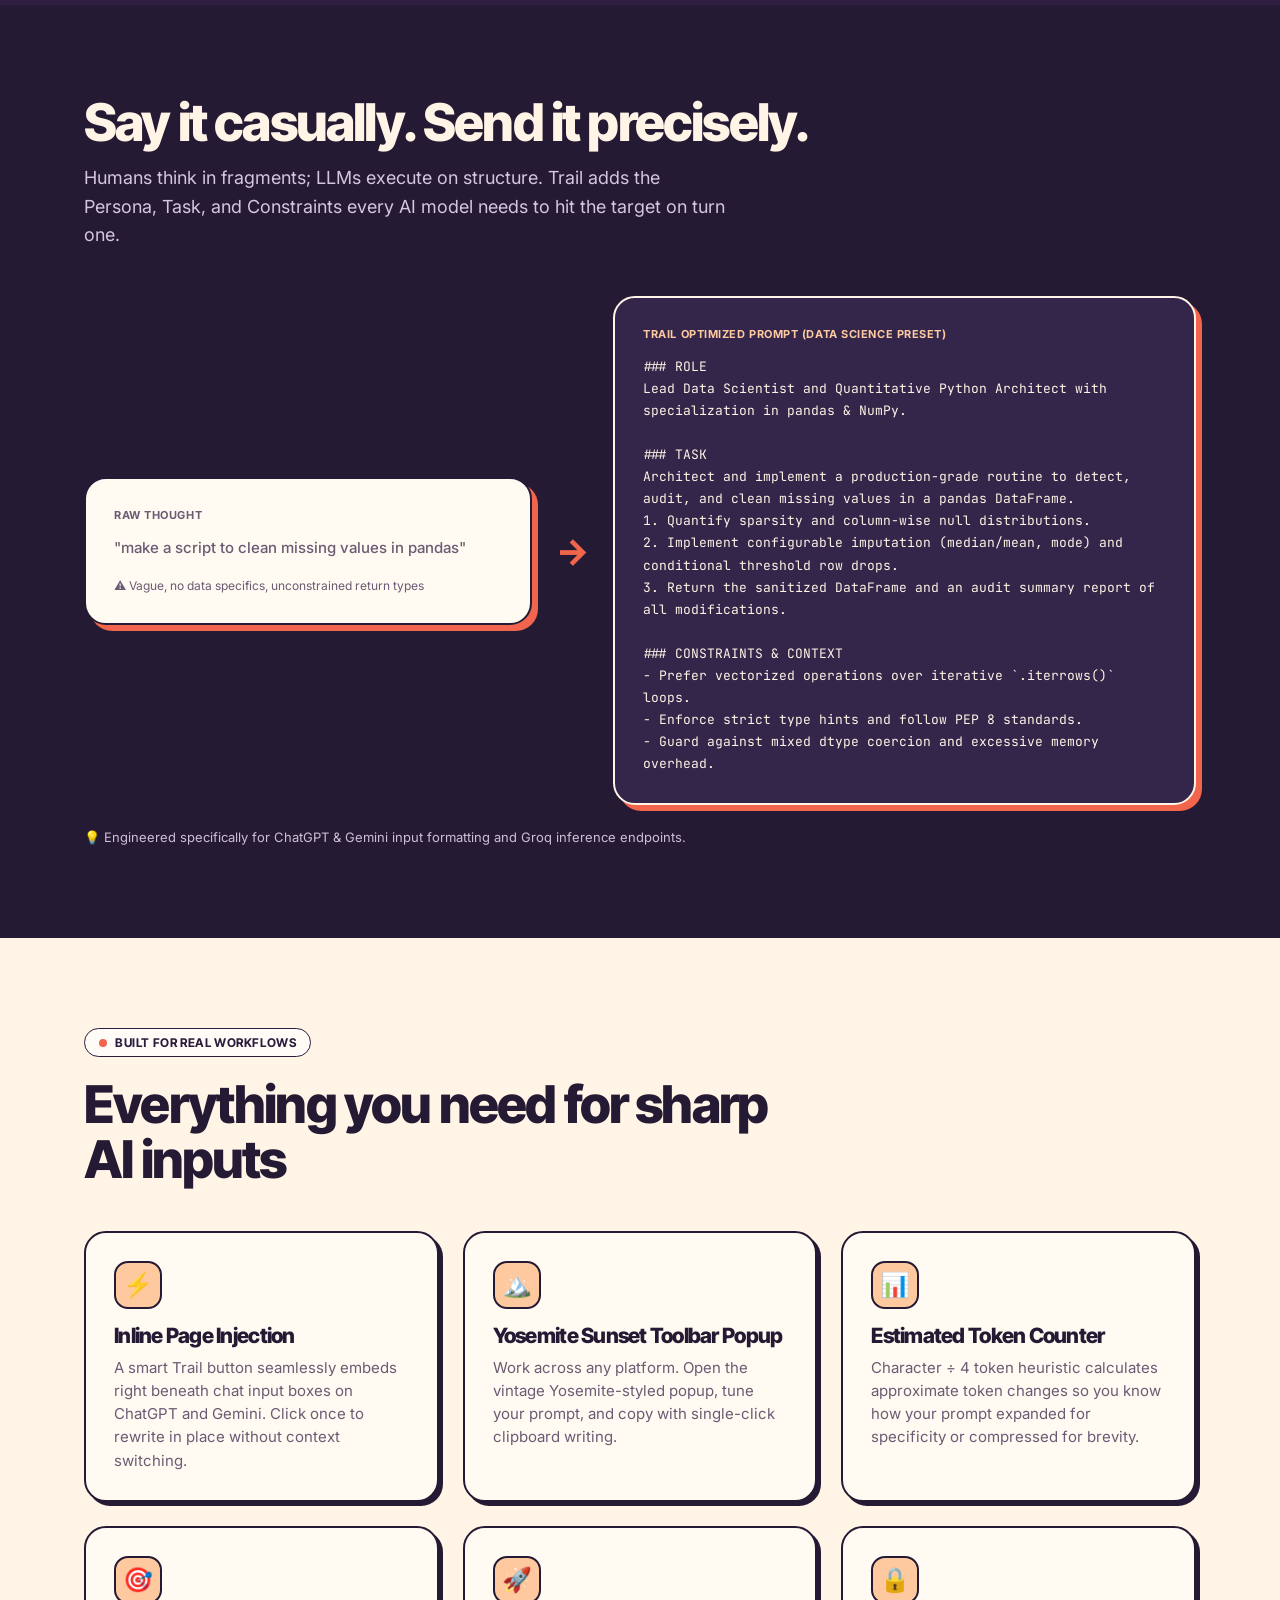
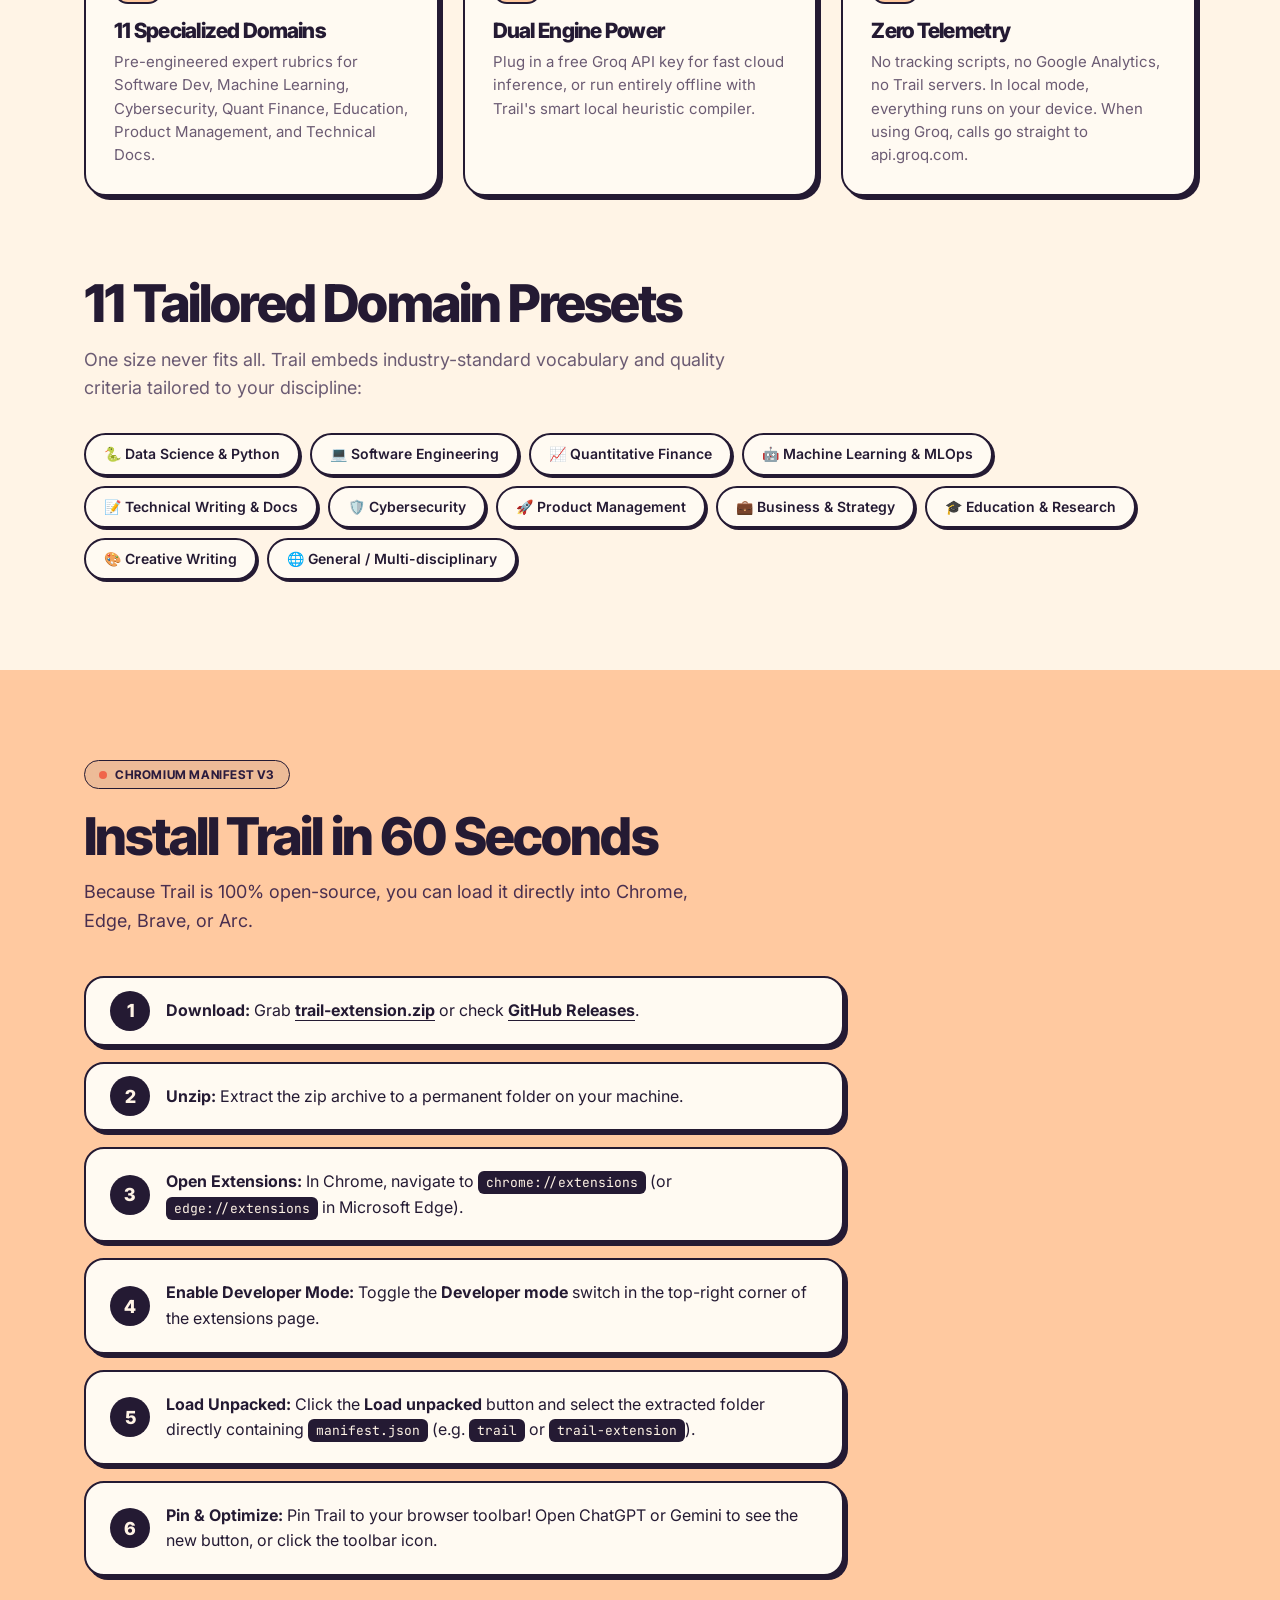
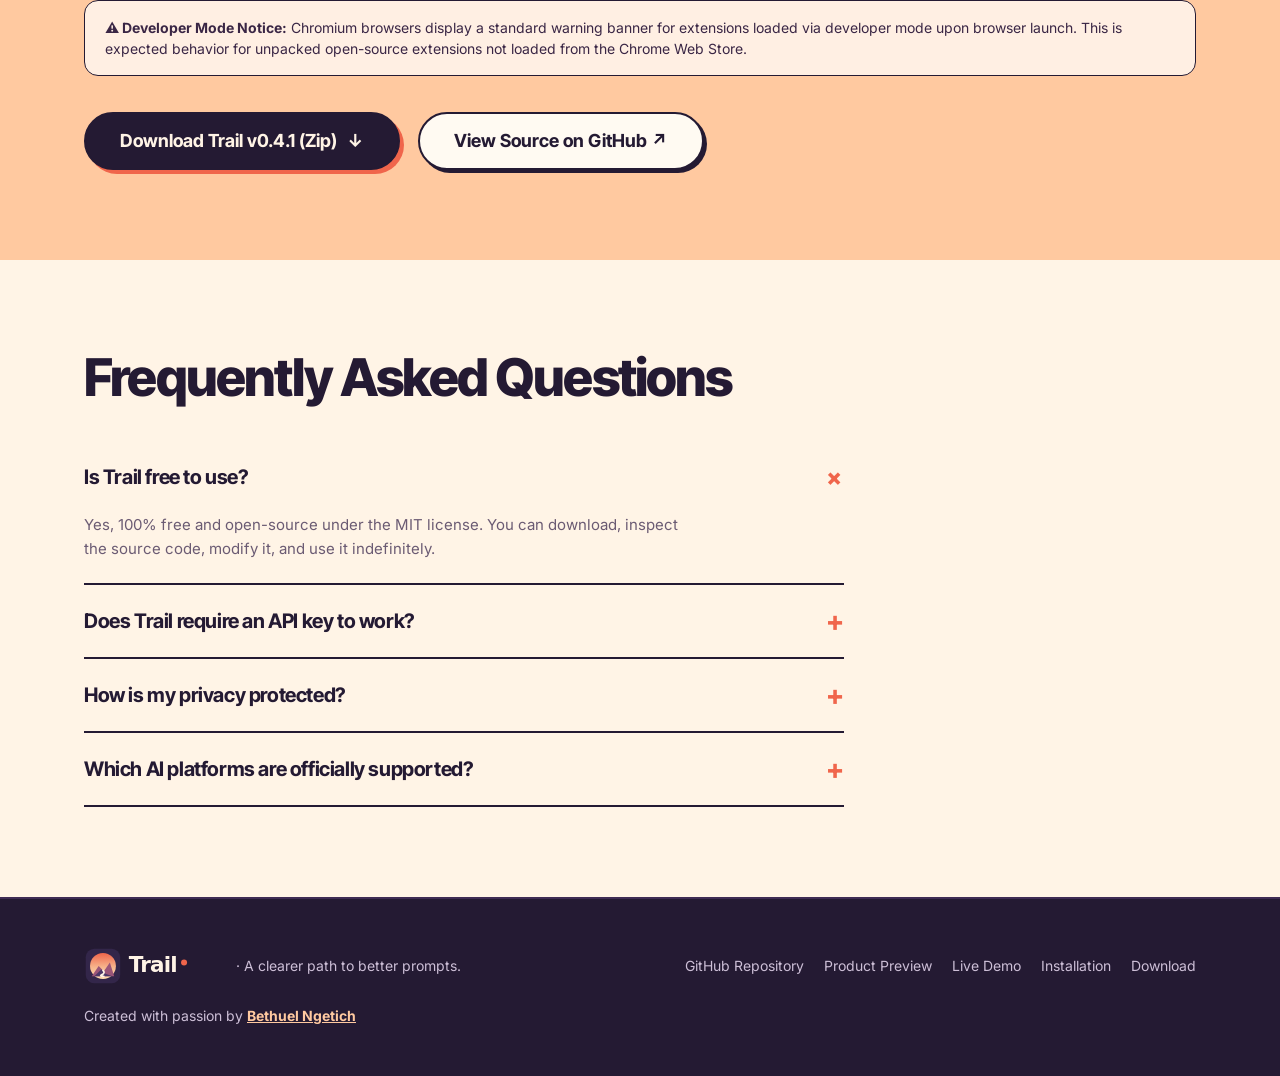
==== commit c2050a16: "fix: address audit feedback on versioning, 11 domains, privacy claims, product mockups, and local he" ====
--- a/index.html
+++ b/index.html
@@ -4,8 +4,24 @@
 <meta charset="utf-8">
 <meta name="viewport" content="width=device-width, initial-scale=1">
 <title>Trail – Prompt Optimizer | A Clearer Path to Better Prompts</title>
-<meta name="description" content="Trail transforms rough, sloppy AI prompt drafts into structured, token-efficient inputs for ChatGPT, Gemini, and Claude. Free browser extension.">
+<meta name="description" content="Trail transforms rough AI prompt drafts into structured, token-efficient inputs directly inside ChatGPT and Gemini. Free, open-source browser extension.">
 <link rel="icon" href="assets/trail-mark.svg">
+<link rel="canonical" href="https://bethuel369.github.io/Trail-extension/">
+
+<!-- Open Graph / Facebook -->
+<meta property="og:type" content="website">
+<meta property="og:url" content="https://bethuel369.github.io/Trail-extension/">
+<meta property="og:title" content="Trail – Prompt Optimizer | A Clearer Path to Better Prompts">
+<meta property="og:description" content="Transforms sloppy AI prompt drafts into structured, token-efficient inputs directly inside ChatGPT and Gemini.">
+<meta property="og:image" content="https://bethuel369.github.io/Trail-extension/icons/icon-128.png">
+
+<!-- Twitter Card -->
+<meta name="twitter:card" content="summary">
+<meta name="twitter:url" content="https://bethuel369.github.io/Trail-extension/">
+<meta name="twitter:title" content="Trail – Prompt Optimizer">
+<meta name="twitter:description" content="Transforms sloppy AI prompt drafts into structured, token-efficient inputs directly inside ChatGPT and Gemini.">
+<meta name="twitter:image" content="https://bethuel369.github.io/Trail-extension/icons/icon-128.png">
+
 <link rel="preconnect" href="https://fonts.googleapis.com">
 <link rel="preconnect" href="https://fonts.gstatic.com" crossorigin>
 <link href="https://fonts.googleapis.com/css2?family=Inter+Tight:wght@600;700;800;900&family=Inter:wght@400;500;600;700&family=JetBrains+Mono:wght@400;500;600&display=swap" rel="stylesheet">
@@ -84,6 +100,28 @@
 .card h3{font-size:21px;margin-bottom:8px}
 .card p{color:var(--muted);font-size:15px;line-height:1.55}
 
+/* Product Showcase Visual Section */
+.showcase-section{background:var(--paper);border-bottom:2px solid var(--ink);padding:70px 0}
+.showcase-grid{display:grid;grid-template-columns:1.2fr 1fr;gap:36px;align-items:center;margin-top:40px}
+.mockup-window{background:#1E162A;border:2px solid var(--ink);border-radius:20px;overflow:hidden;box-shadow:8px 8px 0 var(--ink)}
+.mockup-header{background:#2C1F3D;padding:12px 18px;display:flex;align-items:center;justify-content:space-between;border-bottom:1px solid rgba(255,255,255,0.08)}
+.mockup-dots{display:flex;gap:6px}
+.mockup-dot{width:11px;height:11px;border-radius:50%}
+.mockup-url{background:#160F20;color:#CDBFD7;font:500 12px var(--m);padding:4px 14px;border-radius:6px;border:1px solid rgba(255,255,255,0.1)}
+.mockup-body{padding:24px;color:var(--cream)}
+.mockup-chat-bubble{background:#2C203E;padding:14px 18px;border-radius:14px;margin-bottom:20px;font-size:14px;color:#E6D9EF}
+.mockup-input-box{background:#170F22;border:2px solid #5C3D78;border-radius:16px;padding:16px;position:relative}
+.mockup-input-text{font-size:14px;color:#FFF4E6;margin-bottom:18px}
+.mockup-button-row{display:flex;align-items:center;justify-content:space-between;border-top:1px solid rgba(255,255,255,0.08);padding-top:12px}
+.trail-mockup-pill{display:inline-flex;align-items:center;gap:8px;padding:6px 14px;border-radius:999px;background:#F0654B;color:#FFF;font:700 13px var(--f);box-shadow:0 0 12px rgba(240,101,75,0.4)}
+.mockup-toast{margin-top:14px;display:inline-flex;align-items:center;gap:8px;padding:6px 14px;border-radius:8px;background:rgba(16,185,129,0.18);border:1px solid #10B981;color:#10B981;font:600 12px var(--f)}
+
+.mockup-popup-box{background:#FFFAF2;border:2px solid var(--ink);border-radius:20px;overflow:hidden;box-shadow:8px 8px 0 var(--coral)}
+.mockup-popup-header{background:linear-gradient(135deg,#EE8F7E,#F7B58C);padding:20px;border-bottom:2px solid var(--ink);color:var(--plum)}
+.mockup-popup-body{padding:20px;display:flex;flex-direction:column;gap:12px}
+.mockup-popup-step{font-size:12px;font-weight:700;color:var(--muted);text-transform:uppercase}
+.mockup-popup-input{background:#FFF;border:1.5px solid var(--ink);border-radius:10px;padding:10px 14px;font-size:13px;color:var(--ink)}
+
 /* Interactive Playground */
 .playground-section{background:linear-gradient(180deg,#241A33 0%,#2F1E42 100%);color:var(--cream);position:relative}
 .playground-box{margin-top:36px;background:#1A1325;border:2px solid #583F72;border-radius:24px;padding:28px;box-shadow:0 24px 50px rgba(0,0,0,0.45)}
@@ -140,6 +178,7 @@
 ol li{counter-increment:s;position:relative;padding:20px 24px 20px 80px;background:var(--paper);border:2px solid var(--ink);border-radius:20px;box-shadow:4px 4px 0 var(--ink)}
 ol li::before{content:counter(s);position:absolute;left:24px;top:50%;transform:translateY(-50%);display:grid;place-items:center;width:40px;height:40px;border-radius:50%;background:var(--ink);color:var(--cream);font:800 18px var(--f)}
 code{font:13px var(--m);padding:3px 8px;border-radius:6px;background:var(--ink);color:var(--cream)}
+.dev-mode-callout{margin-top:24px;padding:16px 20px;border-radius:14px;background:rgba(255,255,255,0.7);border:1.5px solid var(--ink);font-size:14px;color:#3A2645;line-height:1.5}
 
 /* FAQ */
 details{max-width:760px;border-bottom:2px solid var(--ink);transition:background .2s}
@@ -159,7 +198,7 @@
 
 @media(max-width:860px){
   nav ul{display:none}
-  .grid,.demo,.pg-grid{grid-template-columns:1fr}
+  .grid,.demo,.pg-grid,.showcase-grid{grid-template-columns:1fr}
   .mid{transform:rotate(90deg);justify-self:center}
   section{padding:64px 0}
   .hero-copy{padding-top:40px}
@@ -179,6 +218,7 @@
       <img src="assets/trail-logo.svg" alt="Trail logo">
     </a>
     <ul>
+      <li><a href="#showcase">Product Preview</a></li>
       <li><a href="#demo">Live Demo</a></li>
       <li><a href="#how">How it Works</a></li>
       <li><a href="#features">Features</a></li>
@@ -218,24 +258,98 @@
   <div class="wrap hero-copy" data-speed=".14">
     <div class="pill-badge"><span class="pill-dot"></span> Open-Source Prompt Engineering Extension v0.4.1</div>
     <h1>Rough drafts in.<br><span>Sharp prompts out.</span></h1>
-    <p>Trail transforms messy, informal user thoughts into structured, token-efficient AI prompts with expert roles, concrete deliverables, and domain guardrails — directly on ChatGPT and Gemini.</p>
+    <p>Trail transforms messy, informal user thoughts into structured, token-efficient AI prompts with expert roles, concrete deliverables, and domain guardrails — directly inside ChatGPT and Gemini.</p>
     <div class="cta">
       <a class="btn btn-lg" href="trail-extension.zip" download>Download Extension (v0.4.1) <span class="arr">↓</span></a>
       <a class="btn btn-secondary btn-lg" href="#demo">Try Interactive Demo ✨</a>
       <a class="ulink" href="#install">Quick Install Guide</a>
     </div>
     <div class="note">
-      <span>🛡️ 100% Private</span> · <span>⚡ Groq AI or Zero-API Smart Engine</span> · <span>🌐 Chromium Manifest V3</span>
+      <span>🛡️ Zero Telemetry</span> · <span>⚡ Direct Groq AI or Offline Heuristic Mode</span> · <span>🌐 Chromium Manifest V3</span>
     </div>
   </div>
 </header>
+
+<!-- Visual Product Showcase Section -->
+<section class="showcase-section" id="showcase">
+  <div class="wrap">
+    <div class="pill-badge" style="background:rgba(36,26,51,0.06);border-color:var(--ink)"><span class="pill-dot"></span> See Trail in Action</div>
+    <h2>Built to fit naturally into your chat workflow</h2>
+    <p class="lead">Whether you write directly on ChatGPT and Gemini or prefer a vintage toolbar popup, Trail gives you one-click prompt restructuring.</p>
+
+    <div class="showcase-grid">
+      <!-- Mockup 1: In-Page Injection -->
+      <div class="mockup-window">
+        <div class="mockup-header">
+          <div class="mockup-dots">
+            <span class="mockup-dot" style="background:#FF5F56"></span>
+            <span class="mockup-dot" style="background:#FFBD2E"></span>
+            <span class="mockup-dot" style="background:#27C93F"></span>
+          </div>
+          <span class="mockup-url">https://chatgpt.com</span>
+          <span style="font-size:11px;color:#8E79A5">Inline Mode</span>
+        </div>
+        <div class="mockup-body">
+          <div class="mockup-chat-bubble">
+            <strong>Assistant:</strong> Ready when you are. What data science task would you like to tackle?
+          </div>
+          <div class="mockup-input-box">
+            <div class="mockup-input-text">make a script to clean missing values in pandas</div>
+            <div class="mockup-button-row">
+              <div class="trail-mockup-pill">
+                <span>⚡ Trail: Data Science ▾</span>
+              </div>
+              <span style="font-size:12px;color:#A894BE;font-family:var(--m)">One click transforms draft</span>
+            </div>
+          </div>
+          <div class="mockup-toast">
+            <span>⚡ Trail: +68 tokens (Structured deliverable applied)</span>
+          </div>
+        </div>
+      </div>
+
+      <!-- Mockup 2: Toolbar Popup -->
+      <div class="mockup-popup-box">
+        <div class="mockup-popup-header">
+          <div style="display:flex;align-items:center;justify-content:space-between">
+            <div style="display:flex;align-items:center;gap:8px">
+              <img src="assets/trail-mark.svg" width="24" height="24" alt="">
+              <strong style="font-size:16px">Trail</strong>
+            </div>
+            <span style="font-size:11px;font-weight:700;letter-spacing:.05em">V0.4.1 · POPUP</span>
+          </div>
+          <div style="font-size:18px;font-weight:800;margin-top:10px;line-height:1.15">A clearer path<br>to better prompts.</div>
+        </div>
+        <div class="mockup-popup-body">
+          <div>
+            <span class="mockup-popup-step">01 Raw Draft</span>
+            <div class="mockup-popup-input">rate limiter middleware for express</div>
+          </div>
+          <div>
+            <span class="mockup-popup-step">02 Domain</span>
+            <div class="mockup-popup-input" style="display:flex;justify-content:space-between;align-items:center">
+              <span>Software Engineering</span>
+              <span style="color:var(--coral);font-weight:700">Optimize ↗</span>
+            </div>
+          </div>
+          <div>
+            <span class="mockup-popup-step">03 Output</span>
+            <div class="mockup-popup-input" style="font-family:var(--m);font-size:11px;line-height:1.4;background:#F5EDDE">
+              ### ROLE: Staff Systems Engineer...<br>### TASK: Design token bucket limiter...
+            </div>
+          </div>
+        </div>
+      </div>
+    </div>
+  </div>
+</section>
 
 <!-- Interactive Live Playground Section -->
 <section class="playground-section" id="demo">
   <div class="wrap">
     <div class="pill-badge" style="background:rgba(255,255,255,0.1);color:var(--peach);border-color:#7B589C"><span class="pill-dot"></span> Live Browser Sandbox</div>
     <h2>Test Drive Trail Right Now</h2>
-    <p class="lead">Type any raw request below (or pick a sample), select a domain, and click <b>Optimize Prompt ↗</b>. Watch Trail genuinely break down and architect your prompt.</p>
+    <p class="lead">Type any raw request below (or pick a sample), select from all 11 domains, and click <b>Optimize Prompt ↗</b>. Watch Trail genuinely break down and architect your prompt.</p>
 
     <div class="playground-box">
       <div class="pg-top">
@@ -250,6 +364,7 @@
             <option value="cybersecurity">🛡️ Cybersecurity</option>
             <option value="product_management">🚀 Product Management</option>
             <option value="business_strategy">💼 Business &amp; Strategy</option>
+            <option value="education_research">🎓 Education &amp; Research</option>
             <option value="creative_writing">🎨 Creative Writing</option>
             <option value="general">🌐 General / Default</option>
           </select>
@@ -259,7 +374,7 @@
           <button type="button" class="pg-sample-btn" data-sample="pandas">Clean Pandas NaNs</button>
           <button type="button" class="pg-sample-btn" data-sample="api">Rate Limiter API</button>
           <button type="button" class="pg-sample-btn" data-sample="finance">Portfolio VaR</button>
-          <button type="button" class="pg-sample-btn" data-sample="react">React Auth Form</button>
+          <button type="button" class="pg-sample-btn" data-sample="education">Quantum for Beginners</button>
         </div>
       </div>
 
@@ -267,15 +382,15 @@
         <div class="pg-panel">
           <div class="pg-panel-head">
             <span>RAW DRAFT (TYPE FREELY)</span>
-            <span id="rawTokenCounter">~10 tokens</span>
-          </div>
-          <textarea id="pgRawInput" class="pg-textarea" placeholder="Type any rough request (e.g. build a rate limiter middleware in node with redis)...">make a script to clean missing values in pandas</textarea>
+            <span id="rawTokenCounter">~10 tokens (est.)</span>
+          </div>
+          <textarea id="pgRawInput" class="pg-textarea" placeholder="Type any rough request (e.g. make a script to clean missing values in pandas)...">make a script to clean missing values in pandas</textarea>
         </div>
 
         <div class="pg-panel">
           <div class="pg-panel-head">
             <span>OPTIMIZED STRUCTURED PROMPT</span>
-            <span id="outTokenCounter">~85 tokens</span>
+            <span id="outTokenCounter">~85 tokens (est.)</span>
           </div>
           <div id="pgOutput" class="pg-result"></div>
         </div>
@@ -288,7 +403,7 @@
           <span style="color:var(--coral);font-weight:700">Expand +</span>
         </summary>
         <div class="pg-api-drawer">
-          <p>By default, the sandbox uses Trail's built-in client-side Smart Compiler. If you want full generative AI rewrites, paste a free key from Groq Console. Calls are made directly from your browser to Groq's high-speed API.</p>
+          <p>By default, the sandbox uses Trail's built-in client-side Smart Heuristic Compiler. If you want full generative AI rewrites, paste a free key from Groq Console. Calls are made directly from your browser over HTTPS to Groq's API endpoint.</p>
           <div class="pg-api-row">
             <input type="password" id="pgApiKey" class="pg-api-input" placeholder="Paste Groq API key here (gsk_...)" autocomplete="off">
             <a href="https://console.groq.com/keys" target="_blank" rel="noopener noreferrer" class="pg-key-link">Get Free Groq Key ↗</a>
@@ -302,7 +417,7 @@
             <span>⚡ Token Efficiency: <b id="tokenDeltaText">+75 tokens structured for precision</b></span>
           </div>
           <div class="engine-indicator" id="engineBadge">
-            <span class="dot"></span> <span id="engineBadgeText">Trail Smart Compiler Engine</span>
+            <span class="dot"></span> <span id="engineBadgeText">Trail Smart Heuristic Compiler</span>
           </div>
         </div>
         <div style="display:flex;gap:12px;flex-wrap:wrap">
@@ -330,7 +445,7 @@
       <div class="card out">
         <small>Trail Optimized Prompt (Data Science Preset)</small>
 <pre>### ROLE
-Lead Data Scientist and Quantitative Python Architect with specialization in pandas & NumPy.
+Lead Data Scientist and Quantitative Python Architect with specialization in pandas &amp; NumPy.
 
 ### TASK
 Architect and implement a production-grade routine to detect, audit, and clean missing values in a pandas DataFrame.
@@ -344,7 +459,7 @@
 - Guard against mixed dtype coercion and excessive memory overhead.</pre>
       </div>
     </div>
-    <p class="fine">💡 Tested and tuned across Groq LLaMA models, GPT-4o, and Gemini 1.5 Pro to eliminate ambiguity hallucinations.</p>
+    <p class="fine">💡 Engineered specifically for ChatGPT &amp; Gemini input formatting and Groq inference endpoints.</p>
   </div>
 </section>
 
@@ -361,28 +476,28 @@
       </div>
       <div class="card">
         <div class="card-icon">🏔️</div>
-        <h3>Yosemite Toolbar Popup</h3>
-        <p>Work across any platform (Claude, Cursor, Copilot). Open the vintage Yosemite-styled popup, tune your prompt, and copy with single-click clipboard writing.</p>
+        <h3>Yosemite Sunset Toolbar Popup</h3>
+        <p>Work across any platform. Open the vintage Yosemite-styled popup, tune your prompt, and copy with single-click clipboard writing.</p>
       </div>
       <div class="card">
         <div class="card-icon">📊</div>
-        <h3>Live Token Estimator</h3>
-        <p>Real-time character and token delta badge visually indicates whether your prompt expanded for specificity or compressed for token economy.</p>
+        <h3>Estimated Token Counter</h3>
+        <p>Character ÷ 4 token heuristic calculates approximate token changes so you know how your prompt expanded for specificity or compressed for brevity.</p>
       </div>
       <div class="card">
         <div class="card-icon">🎯</div>
         <h3>11 Specialized Domains</h3>
-        <p>Pre-engineered expert rubrics for Software Dev, Machine Learning, Cybersecurity, Quant Finance, Product Management, and Technical Docs.</p>
+        <p>Pre-engineered expert rubrics for Software Dev, Machine Learning, Cybersecurity, Quant Finance, Education, Product Management, and Technical Docs.</p>
       </div>
       <div class="card">
         <div class="card-icon">🚀</div>
         <h3>Dual Engine Power</h3>
-        <p>Plug in a free Groq API key for blazing 500+ token/sec rewrites, or run entirely offline with Trail's intelligent local template engine.</p>
+        <p>Plug in a free Groq API key for fast cloud inference, or run entirely offline with Trail's smart local heuristic compiler.</p>
       </div>
       <div class="card">
         <div class="card-icon">🔒</div>
-        <h3>Absolute Privacy</h3>
-        <p>Zero telemetry, no user tracking, no backend database. Your API key stays in your browser and only contacts Groq on user request.</p>
+        <h3>Zero Telemetry</h3>
+        <p>No tracking scripts, no Google Analytics, no Trail servers. In local mode, everything runs on your device. When using Groq, calls go straight to api.groq.com.</p>
       </div>
     </div>
 
@@ -409,11 +524,14 @@
   <div class="wrap">
     <div class="pill-badge" style="background:rgba(36,26,51,0.08);border-color:var(--ink)"><span class="pill-dot"></span> Chromium Manifest V3</div>
     <h2>Install Trail in 60 Seconds</h2>
-    <p class="lead" style="color:#4A2F4F">Because Trail is 100% open-source and respects user sovereignty, you can load it directly into Chrome, Edge, Brave, or Arc.</p>
+    <p class="lead" style="color:#4A2F4F">Because Trail is 100% open-source, you can load it directly into Chrome, Edge, Brave, or Arc.</p>
     
     <ol>
       <li>
-        <strong>Download &amp; Unzip:</strong> Grab <a class="ulink" href="trail-extension.zip" download>trail-extension.zip</a> and extract the folder to a permanent folder on your computer.
+        <strong>Download:</strong> Grab <a class="ulink" href="trail-extension.zip" download>trail-extension.zip</a> or check <a class="ulink" href="https://github.com/Bethuel369/Trail-extension/releases" target="_blank" rel="noopener noreferrer">GitHub Releases</a>.
+      </li>
+      <li>
+        <strong>Unzip:</strong> Extract the zip archive to a permanent folder on your machine.
       </li>
       <li>
         <strong>Open Extensions:</strong> In Chrome, navigate to <code>chrome://extensions</code> (or <code>edge://extensions</code> in Microsoft Edge).
@@ -422,12 +540,16 @@
         <strong>Enable Developer Mode:</strong> Toggle the <b>Developer mode</b> switch in the top-right corner of the extensions page.
       </li>
       <li>
-        <strong>Load Unpacked:</strong> Click the <b>Load unpacked</b> button and select the extracted <code>trail</code> directory.
+        <strong>Load Unpacked:</strong> Click the <b>Load unpacked</b> button and select the extracted folder directly containing <code>manifest.json</code> (e.g. <code>trail</code> or <code>trail-extension</code>).
       </li>
       <li>
         <strong>Pin &amp; Optimize:</strong> Pin Trail to your browser toolbar! Open ChatGPT or Gemini to see the new button, or click the toolbar icon.
       </li>
     </ol>
+
+    <div class="dev-mode-callout">
+      <strong>⚠️ Developer Mode Notice:</strong> Chromium browsers display a standard warning banner for extensions loaded via developer mode upon browser launch. This is expected behavior for unpacked open-source extensions not loaded from the Chrome Web Store.
+    </div>
 
     <div class="cta" style="margin-top:36px">
       <a class="btn btn-lg" href="trail-extension.zip" download>Download Trail v0.4.1 (Zip) <span class="arr">↓</span></a>
@@ -447,11 +569,11 @@
       </details>
       <details>
         <summary>Does Trail require an API key to work?</summary>
-        <p>No! Trail works right out of the box with zero setup using its built-in Local Template Engine. If you want hyper-intelligent generative rewrites powered by Groq (LLaMA-3 / GPT-OSS), you can paste a free Groq key into the settings popup.</p>
+        <p>No! Trail works right out of the box with zero setup using its built-in Smart Heuristic Compiler. If you want generative rewrites powered by Groq (LLaMA-3 / GPT-OSS), you can paste a free Groq key into the settings popup.</p>
       </details>
       <details>
         <summary>How is my privacy protected?</summary>
-        <p>Trail operates on a strict zero-telemetry policy. Your prompts are never tracked, logged, or sent to any central server. When using Groq, calls are sent directly from your browser to Groq's API endpoint.</p>
+        <p>Trail operates on a strict zero-telemetry policy with no Trail backend servers. When running offline, all parsing occurs on your machine. When using a Groq key, your prompt is sent directly from your browser to Groq's official API endpoint (api.groq.com). Your API key is stored locally in <code>chrome.storage.local</code> unencrypted within your local browser profile.</p>
       </details>
       <details>
         <summary>Which AI platforms are officially supported?</summary>
@@ -470,6 +592,7 @@
     </div>
     <ul class="foot-links">
       <li><a href="https://github.com/Bethuel369/Trail-extension" target="_blank" rel="noopener noreferrer">GitHub Repository</a></li>
+      <li><a href="#showcase">Product Preview</a></li>
       <li><a href="#demo">Live Demo</a></li>
       <li><a href="#install">Installation</a></li>
       <li><a href="trail-extension.zip" download>Download</a></li>
@@ -480,7 +603,7 @@
 
 <!-- Interactive Optimization Logic -->
 <script>
-// ── Domain Specifications & System Instructions ──────────────────────────────
+// ── All 11 Domain Specifications & System Instructions ───────────────────────
 const DOMAIN_DATA = {
   data_science: {
     label: "Data Science & Python",
@@ -570,6 +693,17 @@
       "Deliver clear recommendations with prioritized 30-60-90 day execution milestones"
     ]
   },
+  education_research: {
+    label: "Education & Research",
+    roleTitle: "Staff Pedagogical Architect and Academic Research Specialist",
+    instruction: "You are Trail, an education and research specialist who values clear methods and reliable evidence. Turn the raw request into a structured learning or research prompt. Output format: ### ROLE, ### TASK, ### CONSTRAINTS & CONTEXT.",
+    defaultConstraints: [
+      "Specify clear learning objectives, target learner level, and pedagogical scaffolding",
+      "Distinguish empirical evidence from subjective interpretation; cite primary source conventions",
+      "Break complex concepts down using clear analogies and graduated difficulty",
+      "Include formative assessment questions and verification rubrics"
+    ]
+  },
   creative_writing: {
     label: "Creative Writing",
     roleTitle: "Acclaimed Narrative Designer and Senior Story Architect",
@@ -596,11 +730,11 @@
 
 // ── Smart Client-Side Prompt Optimization Engine ─────────────────────────────
 function smartOptimize(raw, domainKey) {
-  const text = raw.trim();
+  const text = (raw || '').trim();
   if (!text) return "Please enter a draft request to optimize.";
 
   // Normalize conversational filler
-  let coreIntent = text
+  let cleanTask = text
     .replace(/^(can you please|please|could you kindly|could you|i want you to|i need you to|help me|make a|make an|create a|create an|build a|build an|write a|write an|give me a|give me|how do i|how to)\s+/i, "")
     .replace(/[?.!]+$/, "")
     .trim();
@@ -655,14 +789,12 @@
   }
 
   // Synthesize Action Verb
-  let cleanTask = coreIntent;
-  cleanTask = cleanTask.replace(/^(script to|function to|tool to|routine to)\s+/i, "");
-  const actionWord = cleanTask.charAt(0).toUpperCase() + cleanTask.slice(1);
+  let normalizedTask = cleanTask.replace(/^(script to|function to|tool to|routine to)\s+/i, "");
 
   // Formulate Milestone Steps
   const milestones = [
     `Analyze input parameters and validate environmental prerequisites for ${matched.length > 0 ? matched.map(m=>m.label).join("/") : "the requested deliverable"}.`,
-    `Construct the core production implementation addressing '${cleanTask}', ensuring optimal computational complexity, edge-case resilience, and clean separation of concerns.`
+    `Construct the core production implementation addressing '${normalizedTask}', ensuring optimal computational complexity, edge-case resilience, and clean separation of concerns.`
   ];
 
   if (matched.some(t => t.category === "backend" || t.category === "api")) {
@@ -675,7 +807,7 @@
 
   milestones.push("Provide explicit verification criteria (e.g. unit tests, benchmarking, or validation schemas) to demonstrate deterministic correctness.");
 
-  const taskBlock = `Architect and implement a robust, production-grade solution to ${cleanTask.toLowerCase()}.\n\nKey Execution Deliverables:\n` +
+  const taskBlock = `Architect and implement a robust, production-grade solution to ${normalizedTask.toLowerCase()}.\n\nKey Execution Deliverables:\n` +
     milestones.map((m, idx) => `${idx + 1}. ${m}`).join("\n");
 
   // Dynamic Constraints
@@ -757,7 +889,7 @@
 
 function updateRawTokenCounter() {
   const tokens = estimateTokens(rawInput.value);
-  rawCount.textContent = `~${tokens} tokens`;
+  rawCount.textContent = `~${tokens} tokens (est.)`;
 }
 rawInput.addEventListener("input", updateRawTokenCounter);
 
@@ -782,8 +914,7 @@
       engineBadgeText.textContent = "Groq LLaMA-3.3 70B AI Engine";
       result = await requestGroq(raw, domain, apiKey);
     } else {
-      engineBadgeText.textContent = "Trail Smart Compiler Engine (Offline)";
-      // Small simulated delay for realism
+      engineBadgeText.textContent = "Trail Smart Heuristic Compiler (Offline)";
       await new Promise(r => setTimeout(r, 180));
       result = smartOptimize(raw, domain);
     }
@@ -793,15 +924,15 @@
     const outTk = estimateTokens(result);
     const diff = outTk - inTk;
 
-    rawCount.textContent = `~${inTk} tokens`;
-    outCount.textContent = `~${outTk} tokens`;
+    rawCount.textContent = `~${inTk} tokens (est.)`;
+    outCount.textContent = `~${outTk} tokens (est.)`;
     deltaText.textContent = diff >= 0
-      ? `+${diff} tokens added for structure & constraints`
+      ? `+${diff} tokens structured for precision`
       : `${diff} tokens optimized`;
 
   } catch (err) {
-    pgOutput.textContent = `Optimization error: ${err.message}\n\nFalling back to Smart Compiler Engine:\n\n` + smartOptimize(raw, domain);
-    engineBadgeText.textContent = "Trail Smart Compiler Engine (Fallback)";
+    pgOutput.textContent = `Optimization error: ${err.message}\n\nFalling back to Smart Heuristic Compiler:\n\n` + smartOptimize(raw, domain);
+    engineBadgeText.textContent = "Trail Smart Heuristic Compiler (Fallback)";
   } finally {
     pgOutput.style.opacity = "1";
     runBtn.disabled = false;
@@ -819,12 +950,12 @@
   }
 });
 
-// Domain change: does NOT erase what user wrote, just triggers re-optimization
+// Domain change triggers re-optimization
 domainSelect.addEventListener("change", () => {
   handleOptimize();
 });
 
-// Sample prompts
+// Sample prompts (includes all diverse domains)
 const samples = {
   pandas: {
     domain: "data_science",
@@ -838,9 +969,9 @@
     domain: "quant_finance",
     prompt: "calculate monte carlo portfolio var and expected shortfall with 10k simulations in python"
   },
-  react: {
-    domain: "software_engineering",
-    prompt: "build a responsive multi-step login and mfa form in react with tailwind and validation"
+  education: {
+    domain: "education_research",
+    prompt: "explain quantum entanglement and superpositions to high school physics students with scaffolding"
   }
 };
 
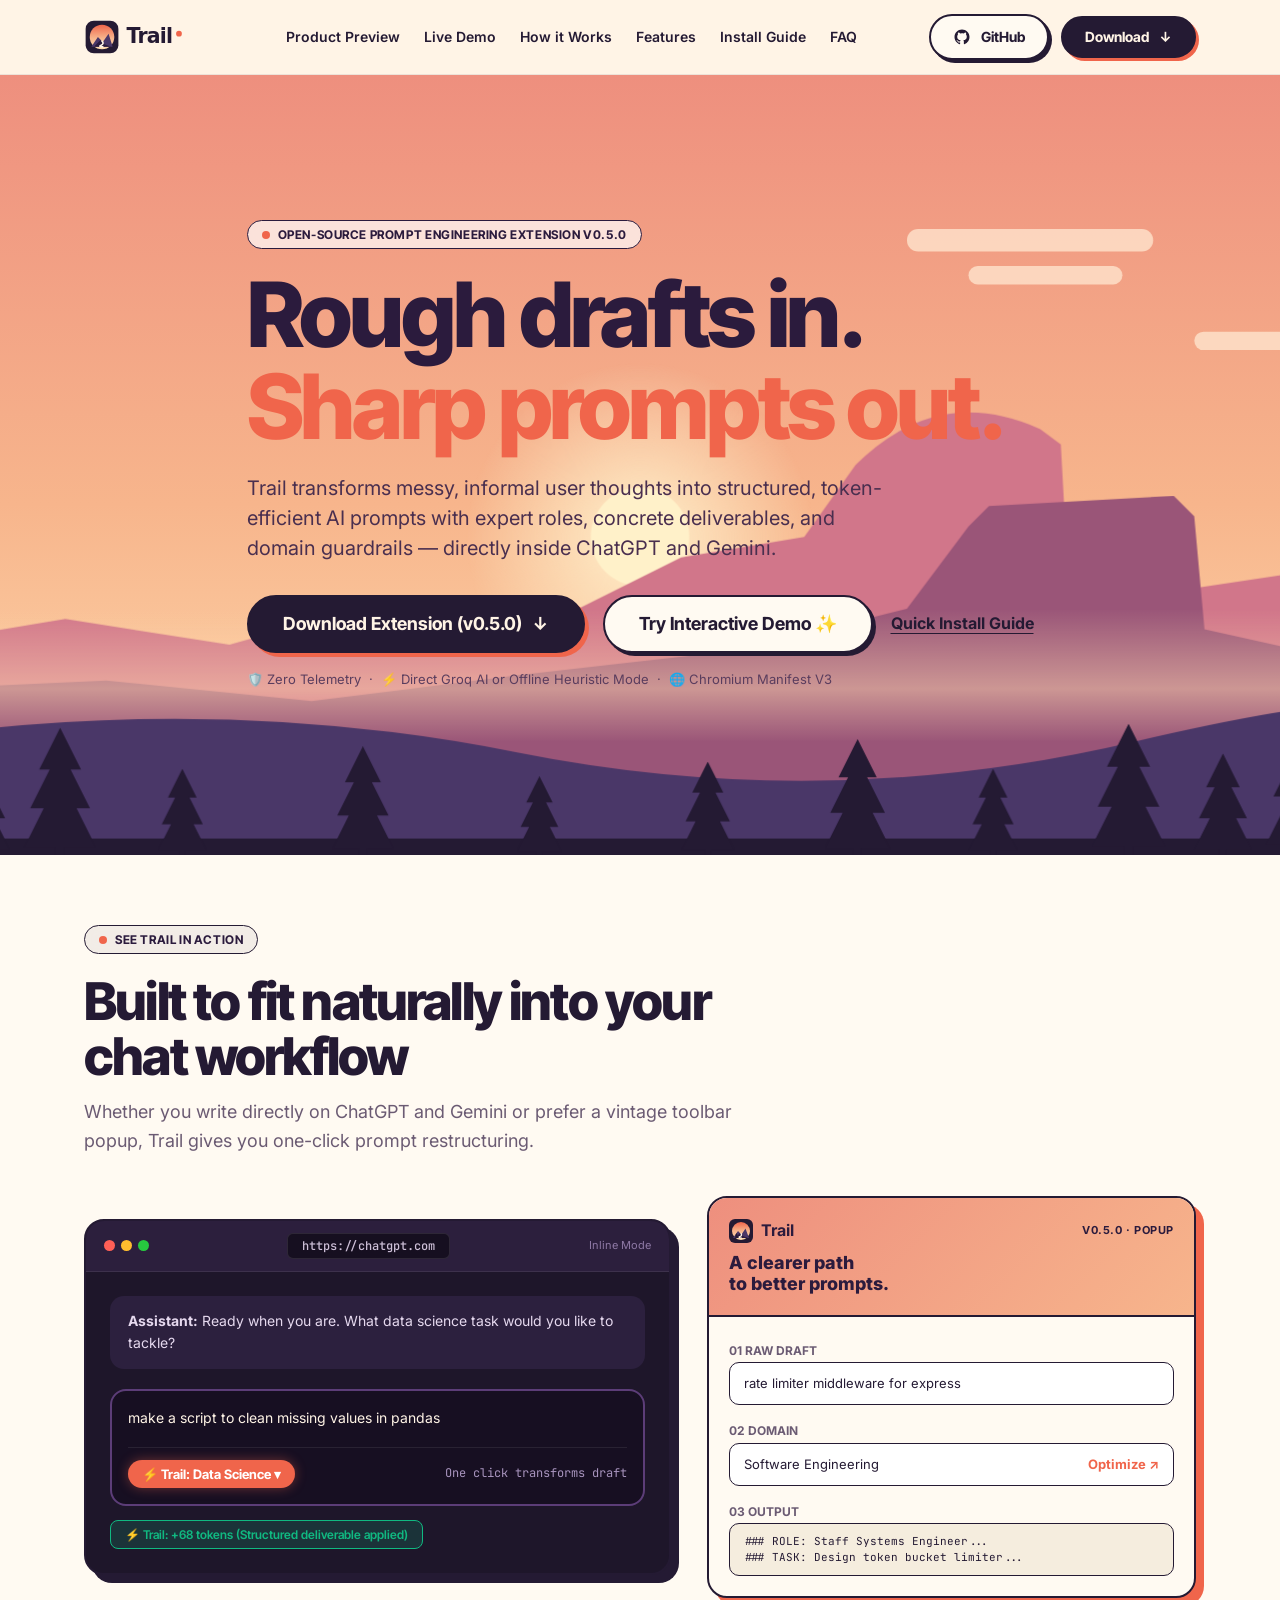
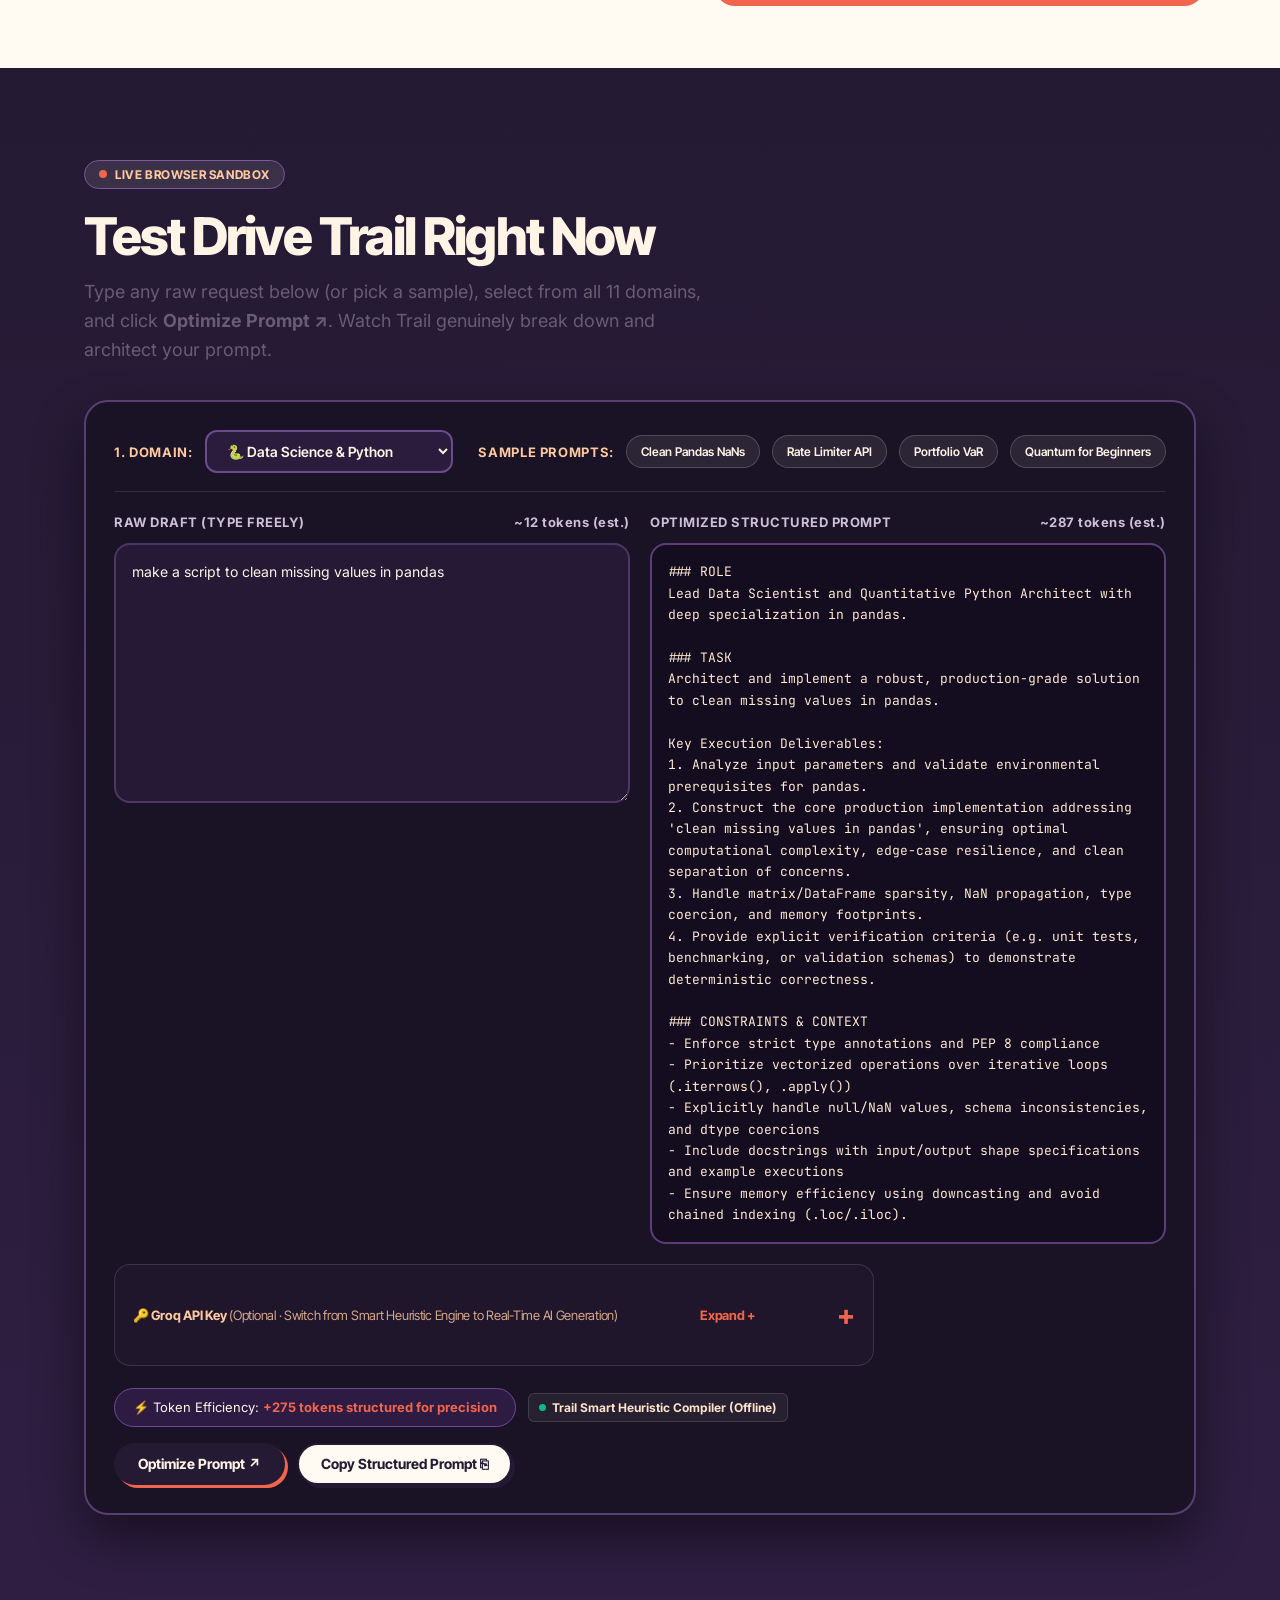
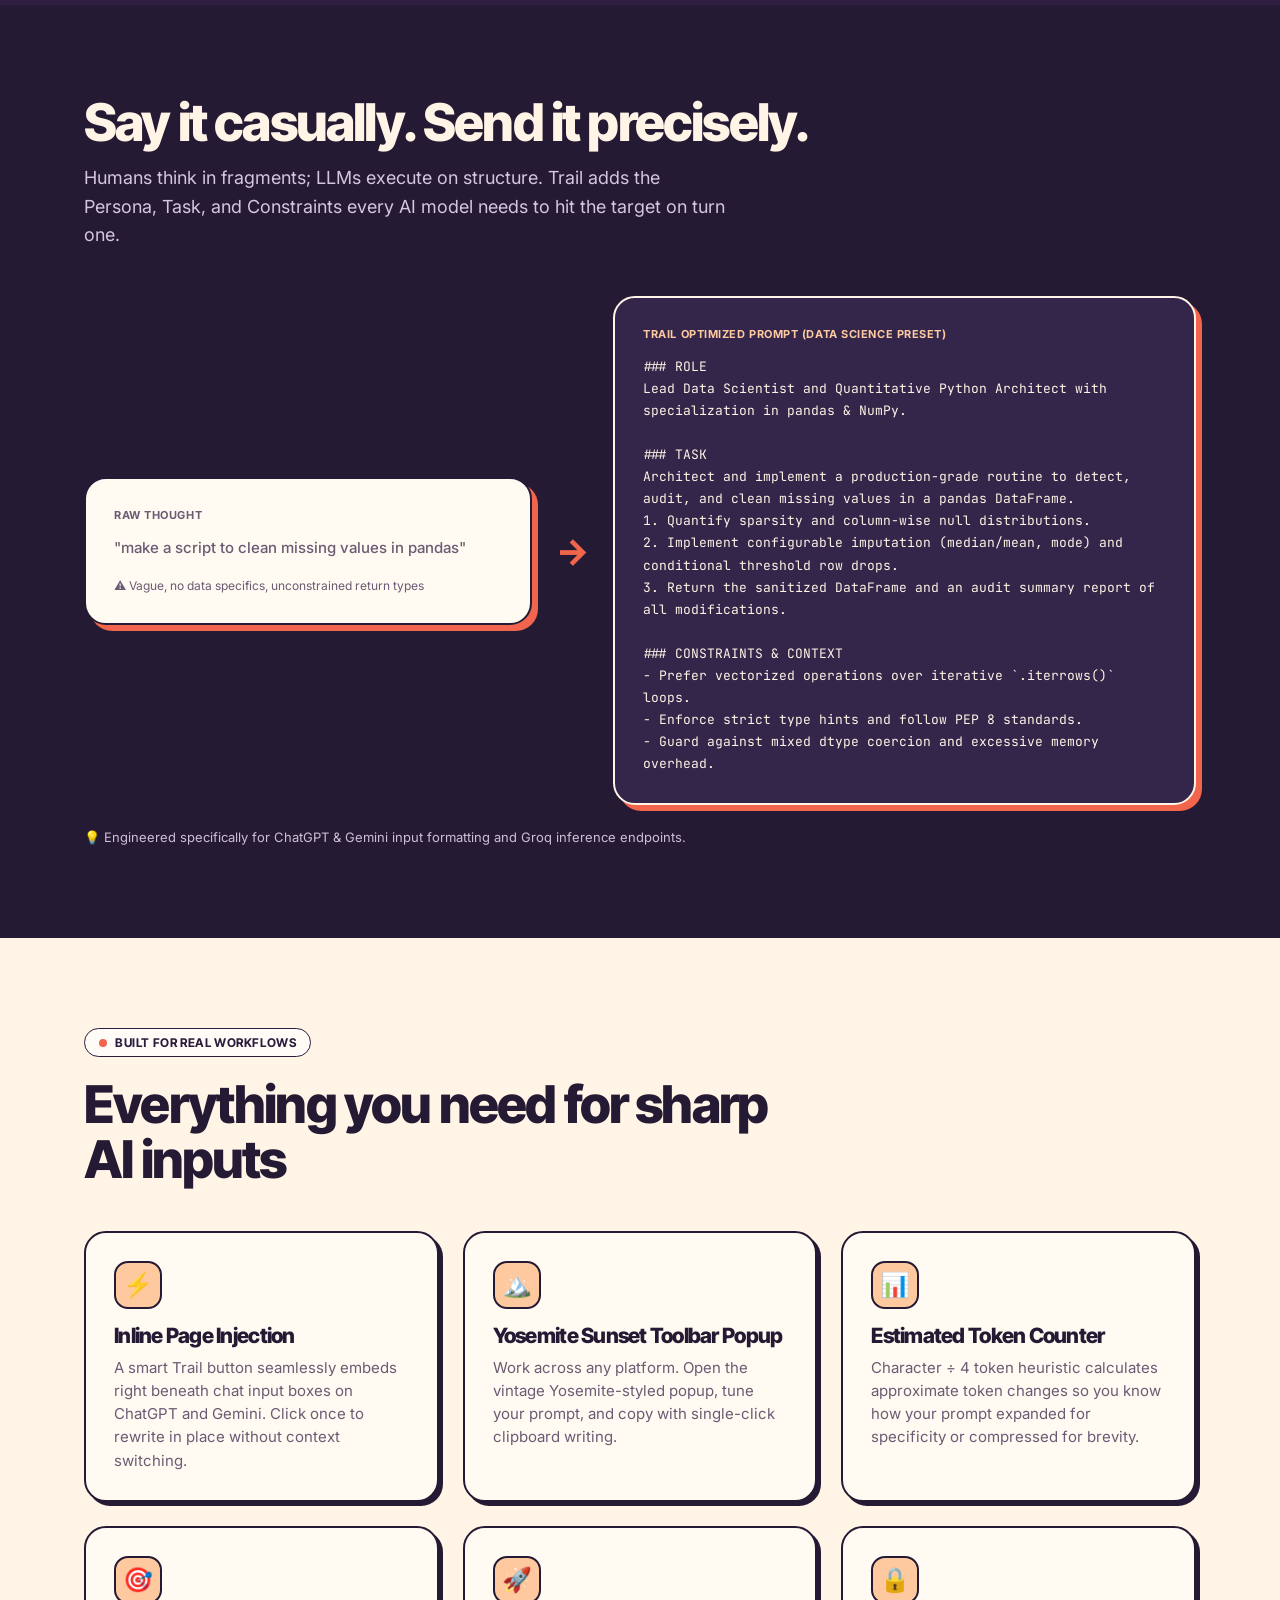
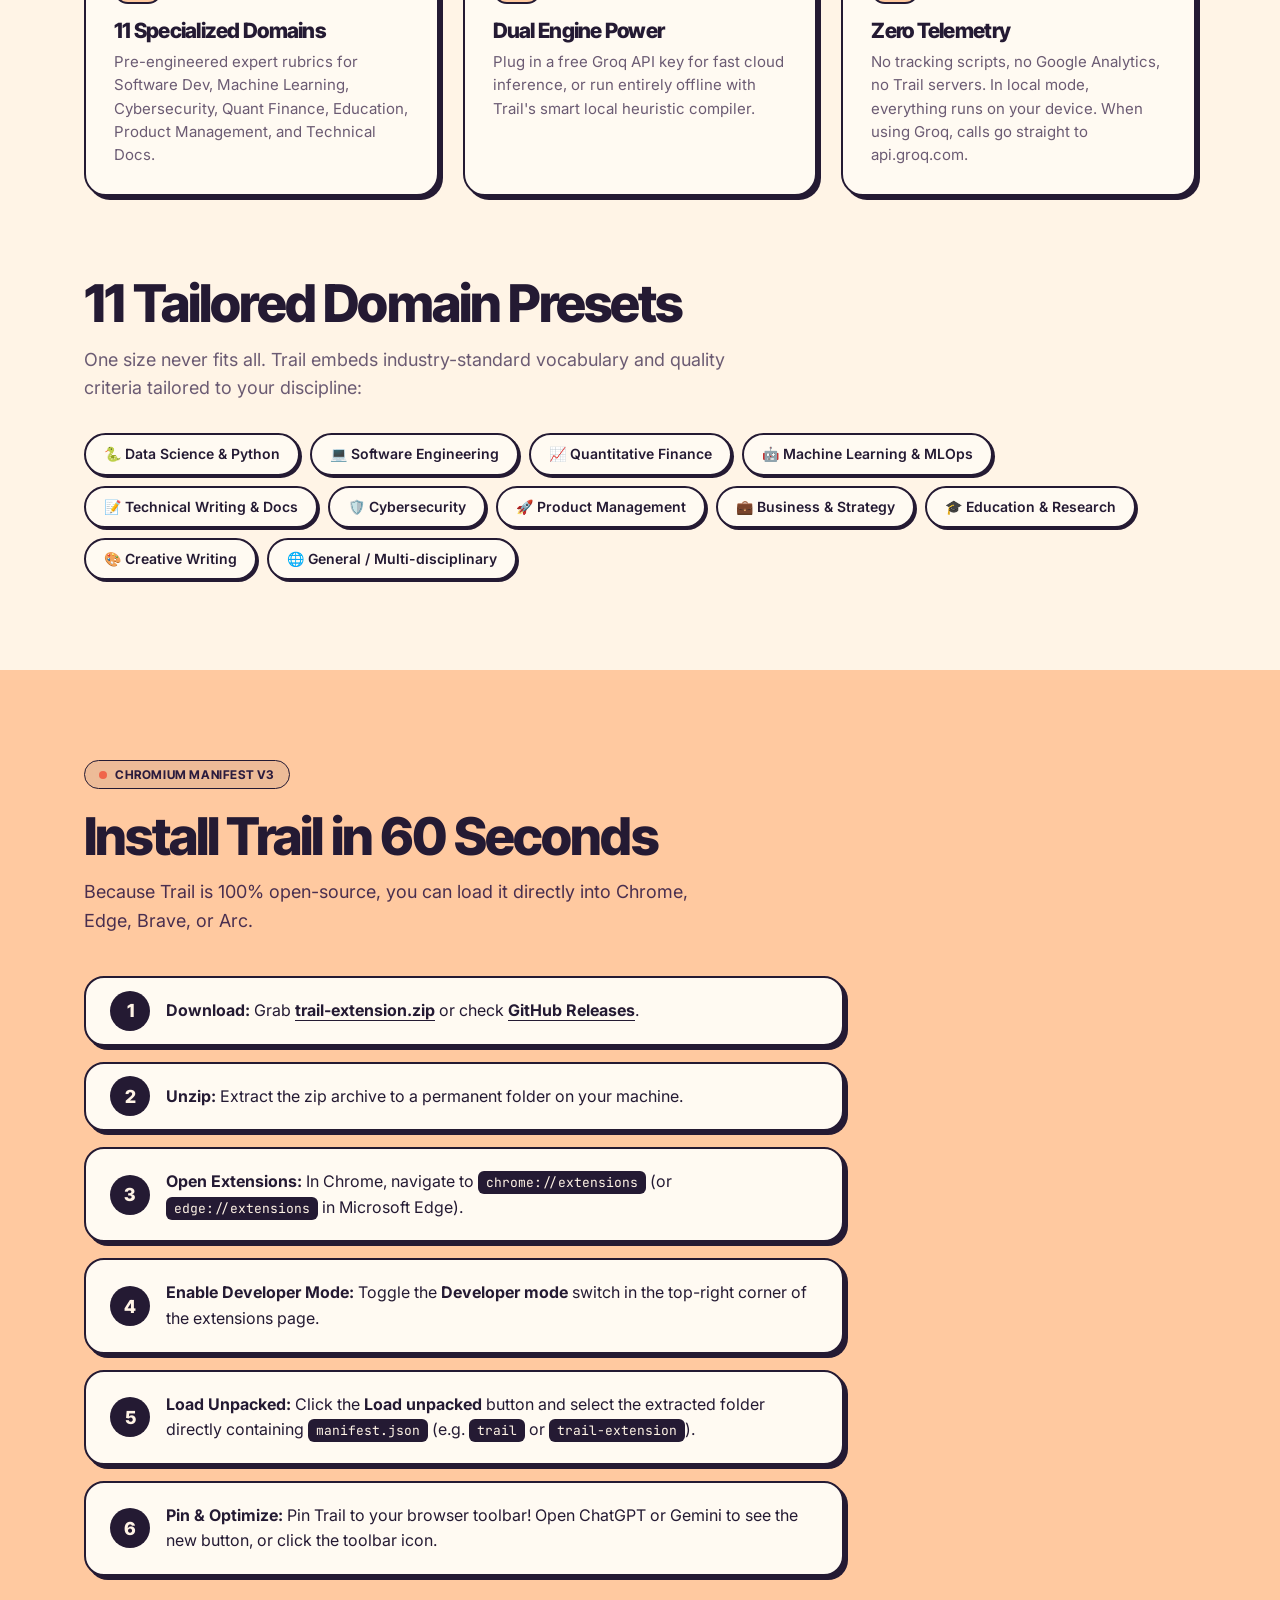
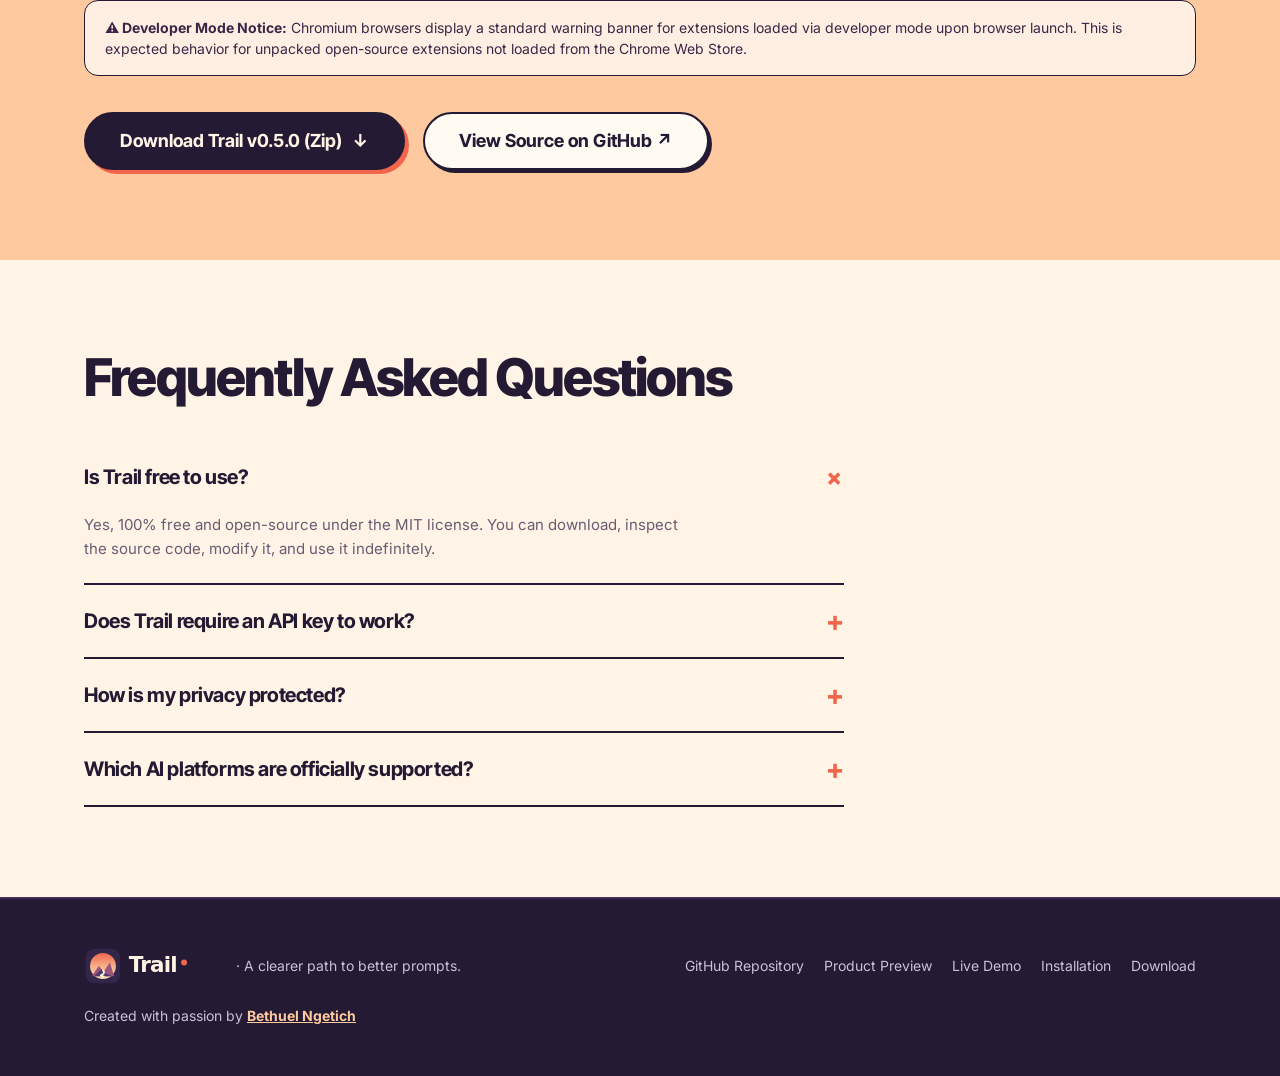
==== commit 96f9d3d1: "v0.5.0: undo, Alt+Shift+T shortcut, smarter local fallback, fixed zip paths" ====
--- a/index.html
+++ b/index.html
@@ -256,11 +256,11 @@
     </g>
   </svg>
   <div class="wrap hero-copy" data-speed=".14">
-    <div class="pill-badge"><span class="pill-dot"></span> Open-Source Prompt Engineering Extension v0.4.1</div>
+    <div class="pill-badge"><span class="pill-dot"></span> Open-Source Prompt Engineering Extension v0.5.0</div>
     <h1>Rough drafts in.<br><span>Sharp prompts out.</span></h1>
     <p>Trail transforms messy, informal user thoughts into structured, token-efficient AI prompts with expert roles, concrete deliverables, and domain guardrails — directly inside ChatGPT and Gemini.</p>
     <div class="cta">
-      <a class="btn btn-lg" href="trail-extension.zip" download>Download Extension (v0.4.1) <span class="arr">↓</span></a>
+      <a class="btn btn-lg" href="trail-extension.zip" download>Download Extension (v0.5.0) <span class="arr">↓</span></a>
       <a class="btn btn-secondary btn-lg" href="#demo">Try Interactive Demo ✨</a>
       <a class="ulink" href="#install">Quick Install Guide</a>
     </div>
@@ -316,7 +316,7 @@
               <img src="assets/trail-mark.svg" width="24" height="24" alt="">
               <strong style="font-size:16px">Trail</strong>
             </div>
-            <span style="font-size:11px;font-weight:700;letter-spacing:.05em">V0.4.1 · POPUP</span>
+            <span style="font-size:11px;font-weight:700;letter-spacing:.05em">V0.5.0 · POPUP</span>
           </div>
           <div style="font-size:18px;font-weight:800;margin-top:10px;line-height:1.15">A clearer path<br>to better prompts.</div>
         </div>
@@ -552,7 +552,7 @@
     </div>
 
     <div class="cta" style="margin-top:36px">
-      <a class="btn btn-lg" href="trail-extension.zip" download>Download Trail v0.4.1 (Zip) <span class="arr">↓</span></a>
+      <a class="btn btn-lg" href="trail-extension.zip" download>Download Trail v0.5.0 (Zip) <span class="arr">↓</span></a>
       <a class="btn btn-secondary btn-lg" href="https://github.com/Bethuel369/Trail-extension" target="_blank" rel="noopener noreferrer">View Source on GitHub ↗</a>
     </div>
   </div>
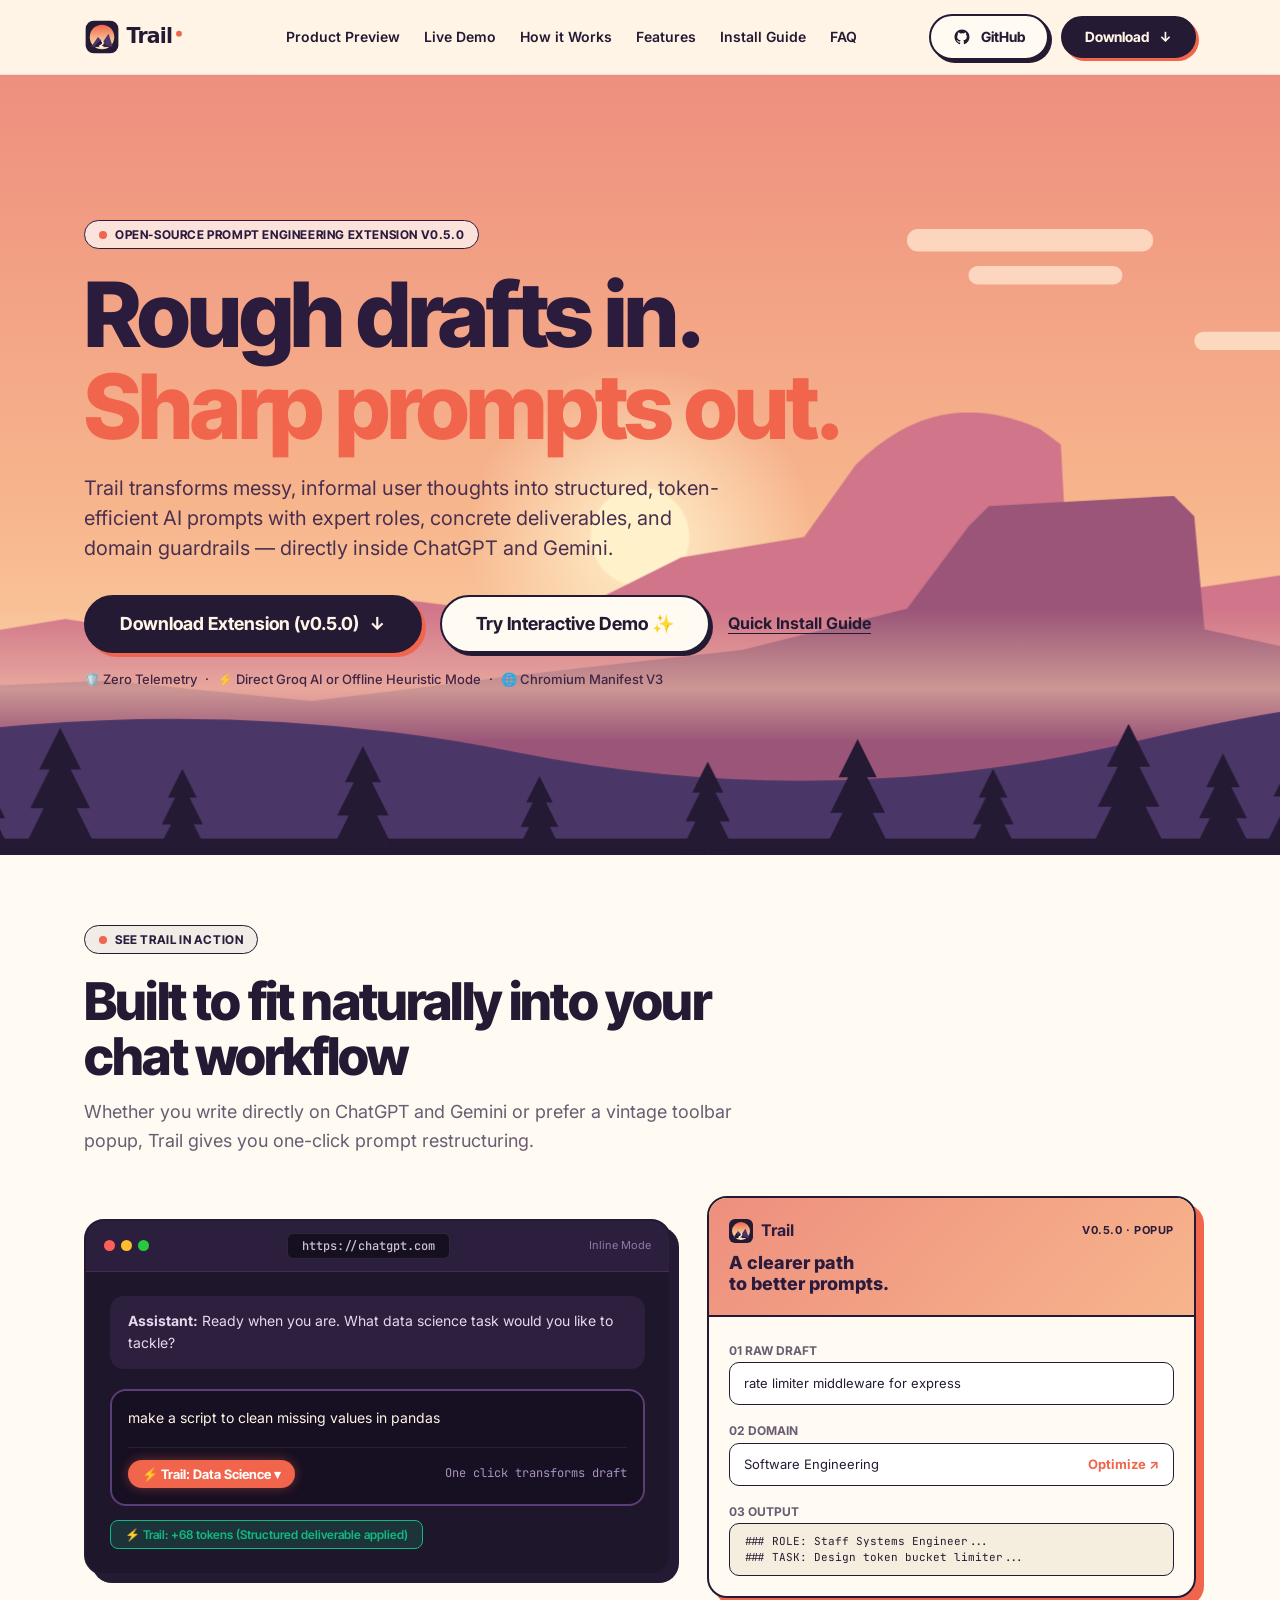
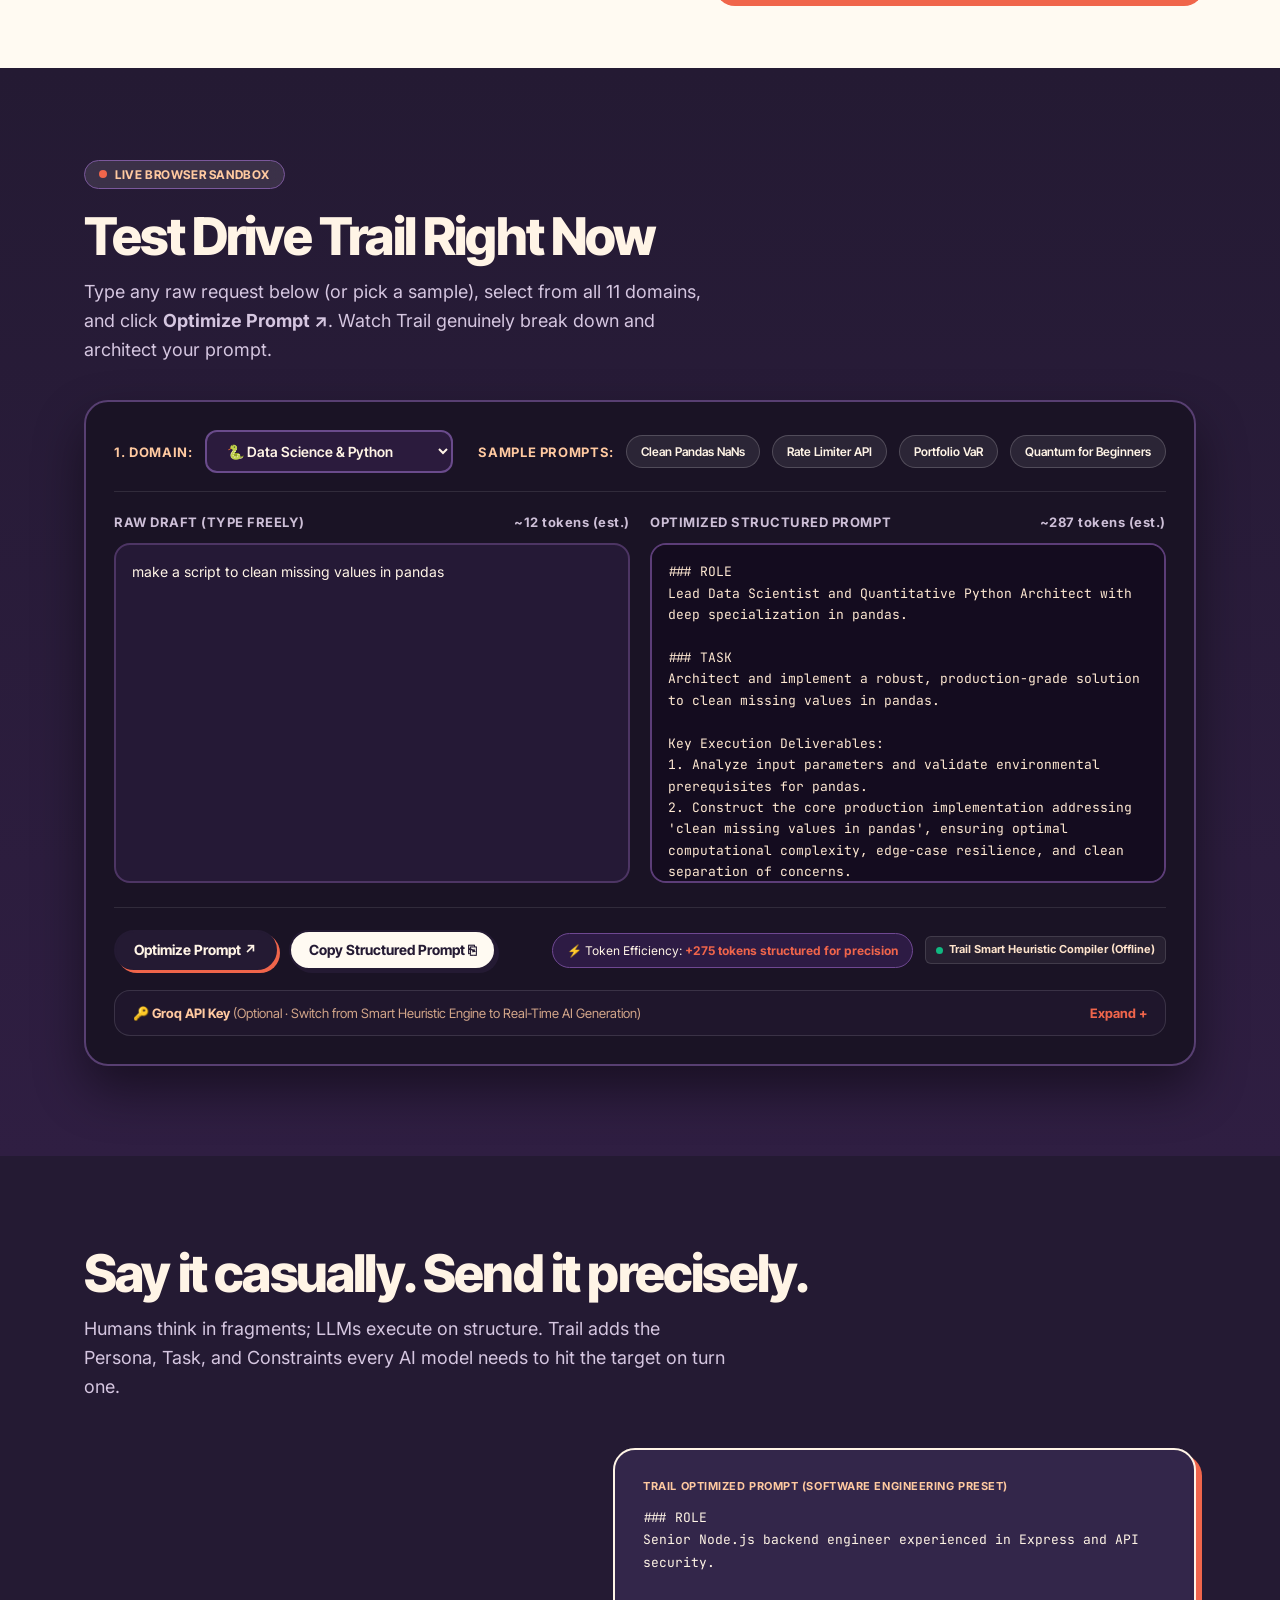
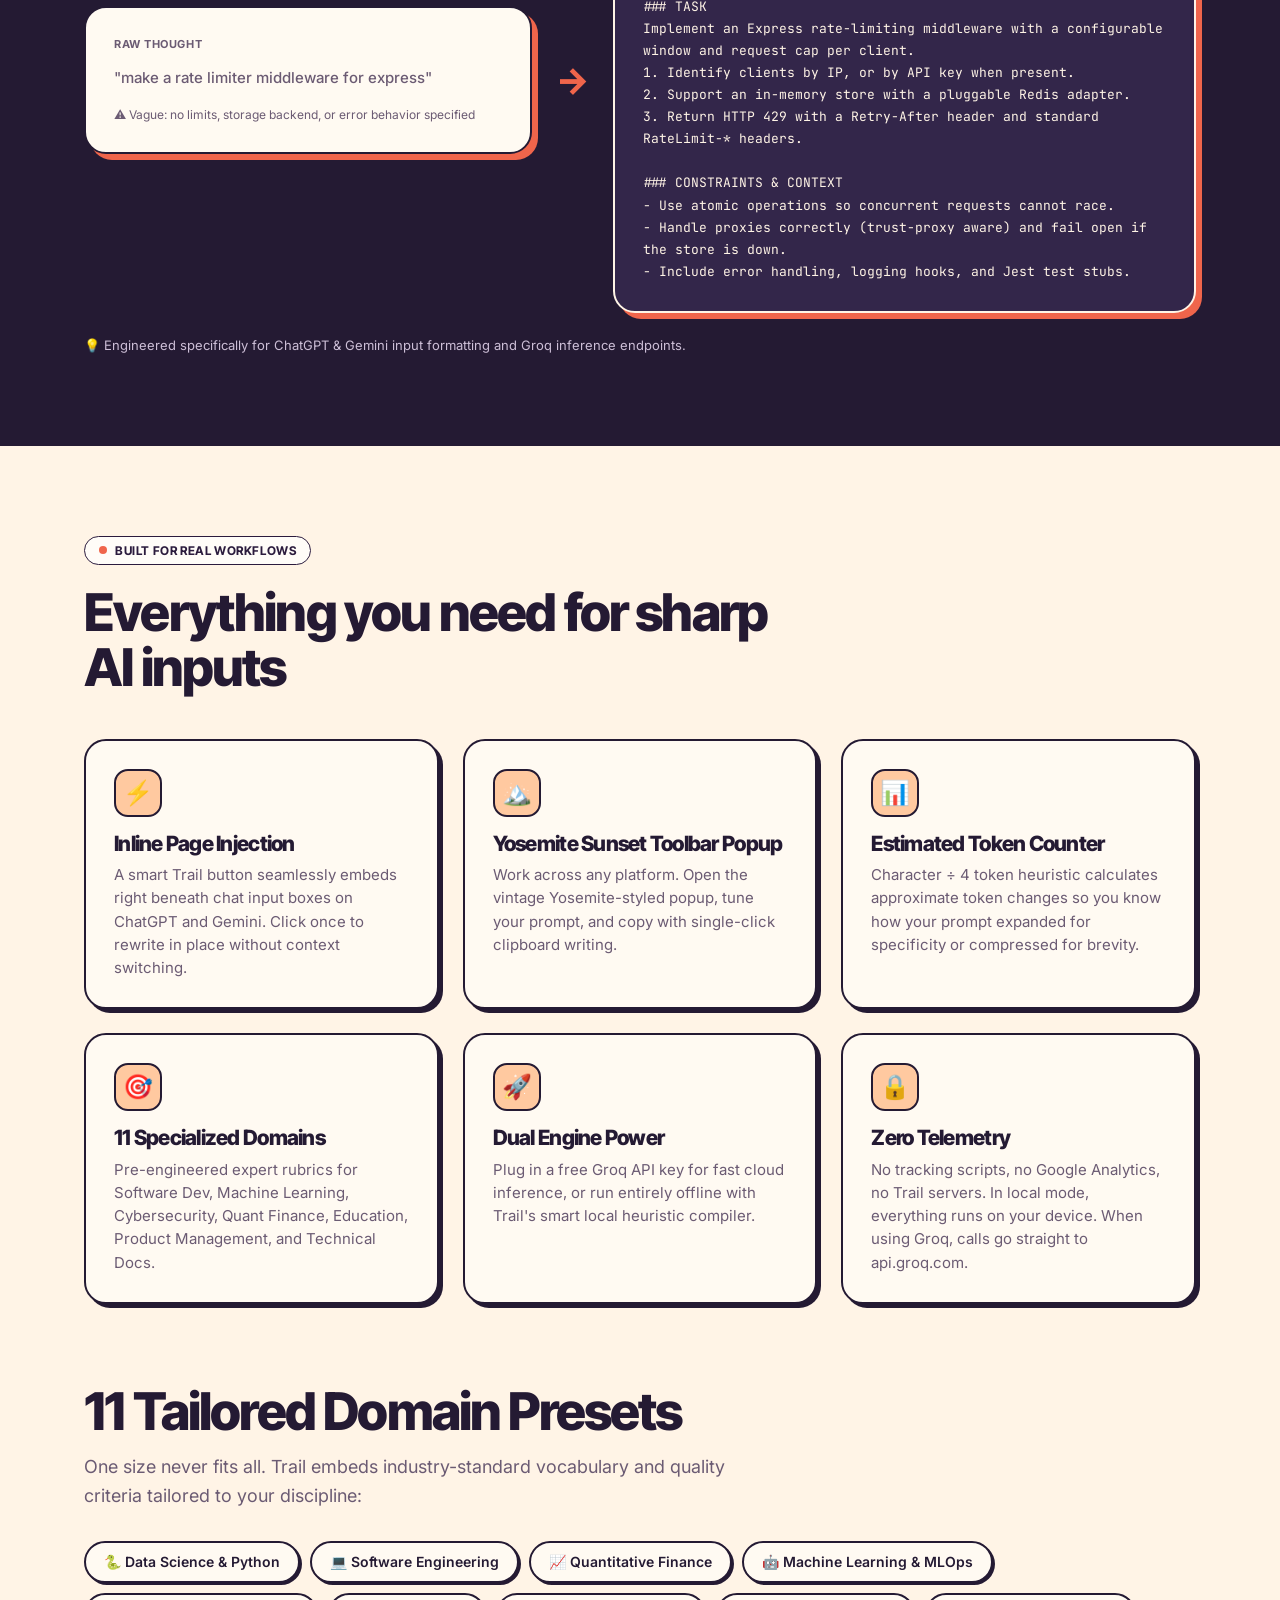
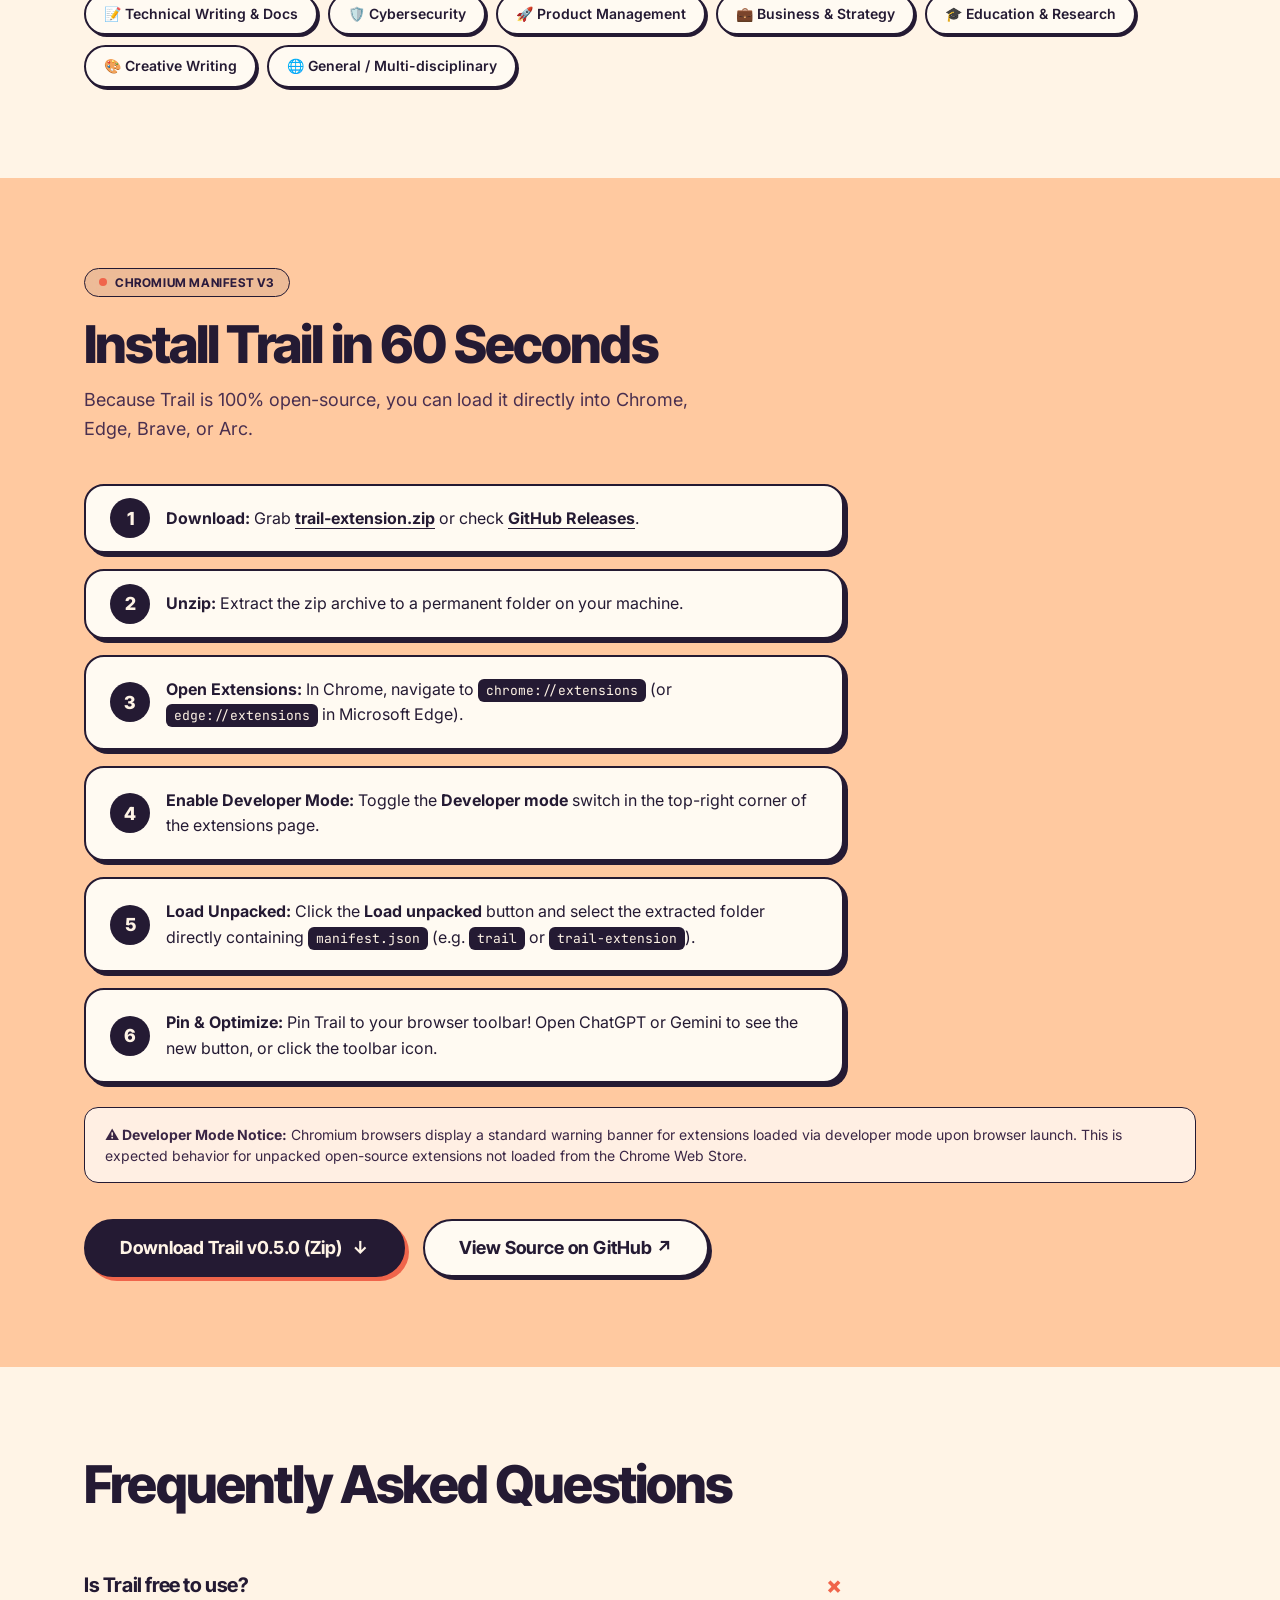
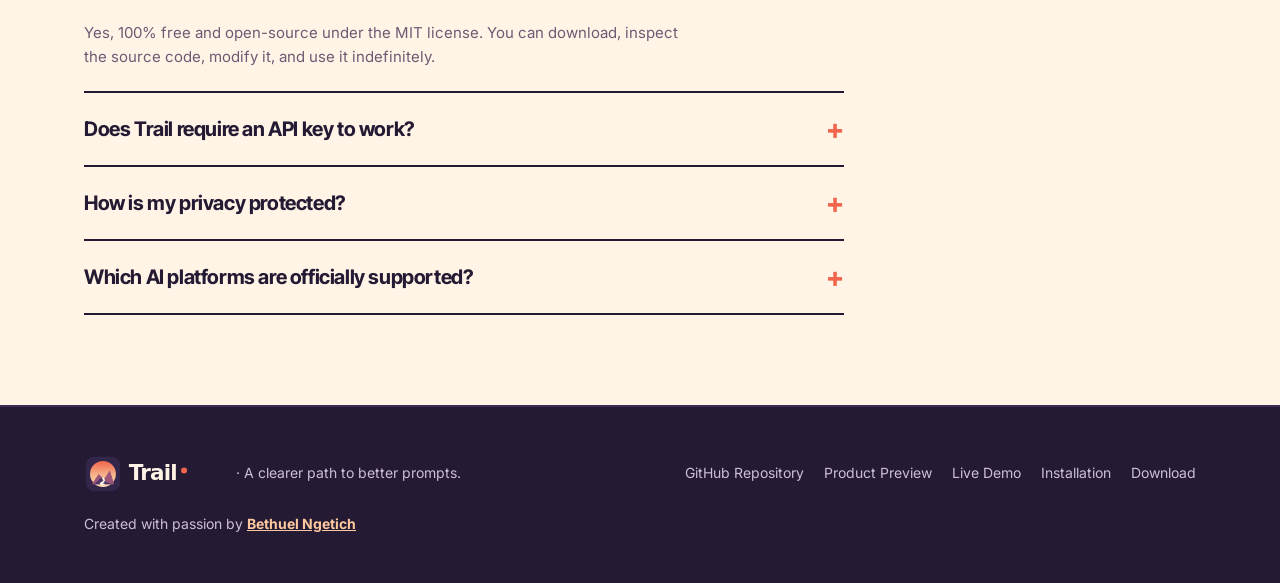
==== commit 6aa0fa50: "Refreshed layout" ====
--- a/index.html
+++ b/index.html
@@ -75,7 +75,7 @@
 /* Hero */
 .hero{position:relative;min-height:min(92vh,780px);overflow:hidden;background:#F7B58C;display:flex;align-items:center}
 .scene{position:absolute;inset:0;width:100%;height:100%;pointer-events:none}
-.hero-copy{position:relative;z-index:2;padding:60px 0 80px;color:var(--plum)}
+.hero-copy{position:relative;z-index:2;width:100%;padding:60px 24px 80px;color:var(--plum)}
 .pill-badge{display:inline-flex;align-items:center;gap:8px;padding:6px 14px;background:rgba(255,255,255,0.7);backdrop-filter:blur(6px);border:1.5px solid var(--plum);border-radius:999px;font:700 12px var(--f);letter-spacing:.05em;text-transform:uppercase;color:var(--plum);margin-bottom:20px}
 .pill-dot{width:8px;height:8px;border-radius:50%;background:var(--coral);animation:pulse 2s infinite}
 @keyframes pulse{0%,100%{opacity:1;transform:scale(1)}50%{opacity:.5;transform:scale(0.8)}}
@@ -83,7 +83,7 @@
 .hero h1 span{color:var(--coral);display:inline-block}
 .hero p{max-width:32em;font-size:20px;color:#4A2F4F;line-height:1.5}
 .cta{display:flex;flex-wrap:wrap;align-items:center;gap:18px;margin-top:32px}
-.note{margin-top:16px;font-size:13px;color:#5A3D5E;display:flex;align-items:center;gap:8px}
+.note{margin-top:16px;font-size:13px;font-weight:500;color:#3E2545;display:flex;flex-wrap:wrap;align-items:center;gap:4px 8px}
 
 /* Sections */
 section{padding:90px 0}
@@ -136,14 +136,17 @@
 .pg-grid{display:grid;grid-template-columns:1fr 1fr;gap:20px}
 .pg-panel{display:flex;flex-direction:column;gap:10px}
 .pg-panel-head{display:flex;align-items:center;justify-content:space-between;font-size:13px;font-weight:700;color:#CDBFD7;letter-spacing:.04em}
-.pg-textarea{width:100%;min-height:260px;padding:16px;border-radius:16px;background:#251936;color:var(--cream);border:2px solid #4D3564;font:14px/1.6 var(--b);resize:vertical;outline:none;transition:border-color .2s}
+.pg-textarea{width:100%;height:340px;padding:16px;border-radius:16px;background:#251936;color:var(--cream);border:2px solid #4D3564;font:14px/1.6 var(--b);resize:none;outline:none;transition:border-color .2s}
 .pg-textarea:focus{border-color:var(--coral)}
-.pg-result{width:100%;min-height:260px;padding:16px;border-radius:16px;background:#140C1F;color:#FFE9D2;border:2px solid #5C3D78;font:13px/1.65 var(--m);white-space:pre-wrap;overflow-y:auto;position:relative}
+.pg-result{width:100%;height:340px;padding:16px;border-radius:16px;background:#140C1F;color:#FFE9D2;border:2px solid #5C3D78;font:13px/1.65 var(--m);white-space:pre-wrap;overflow-y:auto;position:relative}
 
 /* Optional API drawer */
-.pg-api-details{margin-top:20px;border:1.5px solid rgba(255,255,255,0.12);border-radius:16px;background:rgba(36,26,51,0.6);padding:14px 18px}
+.pg-api-details{max-width:none;margin-top:20px;border:1.5px solid rgba(255,255,255,0.12);border-radius:16px;background:rgba(36,26,51,0.6);padding:14px 18px}
 .pg-api-details summary{color:var(--peach);font:700 13px var(--f);cursor:pointer;display:flex;align-items:center;justify-content:space-between;outline:none}
 .pg-api-details summary::-webkit-details-marker{display:none}
+.pg-api-details summary::after{display:none}
+.pg-api-details summary{padding:0;gap:16px;letter-spacing:0}
+.pg-api-details[open]{background:rgba(36,26,51,0.85)}
 .pg-api-drawer{margin-top:14px;display:flex;flex-direction:column;gap:10px}
 .pg-api-drawer p{font-size:13px;color:#CDBFD7}
 .pg-api-row{display:flex;flex-wrap:wrap;gap:12px;align-items:center}
@@ -152,7 +155,13 @@
 .pg-key-link{font-size:13px;color:var(--peach);font-weight:700;text-decoration:none}
 .pg-key-link:hover{text-decoration:underline}
 
-.pg-bottom{display:flex;flex-wrap:wrap;align-items:center;justify-content:space-between;gap:16px;margin-top:22px}
+.pg-bottom{display:flex;flex-wrap:wrap;align-items:center;justify-content:space-between;gap:16px;margin-top:24px;padding-top:22px;border-top:1px solid rgba(255,255,255,0.1)}
+.pg-actions{display:flex;gap:12px;flex-wrap:wrap}
+.pg-status{display:flex;align-items:center;gap:12px;flex-wrap:wrap}
+.playground-section .lead{color:#D5C6E0}
+.pg-bottom .btn{padding:11px 18px}
+.pg-bottom .token-badge{padding:7px 14px;font-size:12px}
+.pg-bottom .engine-indicator{font-size:11px}
 .token-badge{display:inline-flex;align-items:center;gap:10px;padding:8px 18px;border-radius:999px;background:#2D1B44;border:1.5px solid #6F4892;font-size:13px;color:var(--cream)}
 .token-badge b{color:var(--coral)}
 .engine-indicator{display:inline-flex;align-items:center;gap:6px;font-size:12px;font-weight:700;padding:4px 10px;border-radius:6px;background:rgba(255,255,255,0.06);color:#FFE4CC;border:1px solid rgba(255,255,255,0.12)}
@@ -203,6 +212,27 @@
   section{padding:64px 0}
   .hero-copy{padding-top:40px}
   .playground-box{padding:20px}
+  .hero-copy{padding:40px 24px 64px}
+  .pg-textarea,.pg-result{height:260px}
+}
+@media(max-width:560px){
+  .nav-actions .btn-secondary{display:none}
+  nav .nav-brand img{height:32px}
+  .btn-lg{padding:16px 26px;font-size:16px}
+  .hero p{font-size:18px}
+  .mockup-button-row{flex-wrap:wrap;gap:8px}
+  .note{font-size:0;flex-direction:column;align-items:flex-start;gap:6px}
+  .note span{font-size:13px}
+  .hero-copy{padding-bottom:110px}
+  .pg-controls{width:100%}
+  .pg-select{width:100%}
+  .pg-top{flex-direction:column;align-items:flex-start}
+  .pg-actions,.pg-actions .btn{width:100%}
+  .pg-bottom{flex-direction:column;align-items:stretch}
+  .pg-api-details summary{flex-direction:column;align-items:flex-start;gap:6px}
+  .pg-api-input{min-width:0;width:100%}
+  .showcase-grid .mockup-popup-box{box-shadow:5px 5px 0 var(--coral)}
+  .mockup-window{box-shadow:5px 5px 0 var(--ink)}
 }
 @media(prefers-reduced-motion:reduce){
   *,::before,::after{transition-duration:.01ms!important;scroll-behavior:auto!important}
@@ -396,6 +426,21 @@
         </div>
       </div>
 
+      <div class="pg-bottom">
+        <div class="pg-actions">
+          <button type="button" class="btn" id="pgRunBtn">Optimize Prompt ↗</button>
+          <button type="button" class="btn btn-secondary" id="pgCopyBtn">Copy Structured Prompt ⎘</button>
+        </div>
+        <div class="pg-status">
+          <div class="token-badge" id="tokenDeltaBadge">
+            <span>⚡ Token Efficiency: <b id="tokenDeltaText">+75 tokens structured for precision</b></span>
+          </div>
+          <div class="engine-indicator" id="engineBadge">
+            <span class="dot"></span> <span id="engineBadgeText">Trail Smart Heuristic Compiler</span>
+          </div>
+        </div>
+      </div>
+
       <!-- Optional Groq AI Connection -->
       <details class="pg-api-details">
         <summary>
@@ -410,21 +455,6 @@
           </div>
         </div>
       </details>
-
-      <div class="pg-bottom">
-        <div style="display:flex;align-items:center;gap:12px;flex-wrap:wrap">
-          <div class="token-badge" id="tokenDeltaBadge">
-            <span>⚡ Token Efficiency: <b id="tokenDeltaText">+75 tokens structured for precision</b></span>
-          </div>
-          <div class="engine-indicator" id="engineBadge">
-            <span class="dot"></span> <span id="engineBadgeText">Trail Smart Heuristic Compiler</span>
-          </div>
-        </div>
-        <div style="display:flex;gap:12px;flex-wrap:wrap">
-          <button type="button" class="btn" id="pgRunBtn">Optimize Prompt ↗</button>
-          <button type="button" class="btn btn-secondary" id="pgCopyBtn">Copy Structured Prompt ⎘</button>
-        </div>
-      </div>
     </div>
   </div>
 </section>
@@ -438,25 +468,25 @@
     <div class="demo">
       <div class="card">
         <small>Raw Thought</small>
-        <p class="raw">"make a script to clean missing values in pandas"</p>
-        <div style="margin-top:16px;font-size:12px;color:var(--muted)">⚠️ Vague, no data specifics, unconstrained return types</div>
+        <p class="raw">"make a rate limiter middleware for express"</p>
+        <div style="margin-top:16px;font-size:12px;color:var(--muted)">⚠️ Vague: no limits, storage backend, or error behavior specified</div>
       </div>
       <div class="mid" aria-hidden="true">→</div>
       <div class="card out">
-        <small>Trail Optimized Prompt (Data Science Preset)</small>
+        <small>Trail Optimized Prompt (Software Engineering Preset)</small>
 <pre>### ROLE
-Lead Data Scientist and Quantitative Python Architect with specialization in pandas &amp; NumPy.
+Senior Node.js backend engineer experienced in Express and API security.
 
 ### TASK
-Architect and implement a production-grade routine to detect, audit, and clean missing values in a pandas DataFrame.
-1. Quantify sparsity and column-wise null distributions.
-2. Implement configurable imputation (median/mean, mode) and conditional threshold row drops.
-3. Return the sanitized DataFrame and an audit summary report of all modifications.
+Implement an Express rate-limiting middleware with a configurable window and request cap per client.
+1. Identify clients by IP, or by API key when present.
+2. Support an in-memory store with a pluggable Redis adapter.
+3. Return HTTP 429 with a Retry-After header and standard RateLimit-* headers.
 
 ### CONSTRAINTS &amp; CONTEXT
-- Prefer vectorized operations over iterative `.iterrows()` loops.
-- Enforce strict type hints and follow PEP 8 standards.
-- Guard against mixed dtype coercion and excessive memory overhead.</pre>
+- Use atomic operations so concurrent requests cannot race.
+- Handle proxies correctly (trust-proxy aware) and fail open if the store is down.
+- Include error handling, logging hooks, and Jest test stubs.</pre>
       </div>
     </div>
     <p class="fine">💡 Engineered specifically for ChatGPT &amp; Gemini input formatting and Groq inference endpoints.</p>
@@ -826,6 +856,8 @@
 }
 
 // ── Real Groq API Request ────────────────────────────────────────────────────
+const TRAIL_WEB_GROQ_MODEL = "openai/gpt-oss-20b"; // keep in sync with trail/shared.js
+
 async function requestGroq(rawInput, domainKey, apiKey) {
   const d = DOMAIN_DATA[domainKey] || DOMAIN_DATA.general;
   const endpoint = "https://api.groq.com/openai/v1/chat/completions";
@@ -837,12 +869,13 @@
       "Authorization": `Bearer ${apiKey.trim()}`
     },
     body: JSON.stringify({
-      model: "llama-3.3-70b-versatile",
+      model: TRAIL_WEB_GROQ_MODEL,
       messages: [
         { role: "system", content: d.instruction },
         { role: "user", content: `Rewrite the following raw input as an optimized prompt. Do not answer it.\n\n<raw_input>\n${rawInput}\n</raw_input>` }
       ],
-      max_completion_tokens: 1500,
+      max_completion_tokens: 2048,
+      reasoning_effort: "low",
       temperature: 0.3
     })
   });
